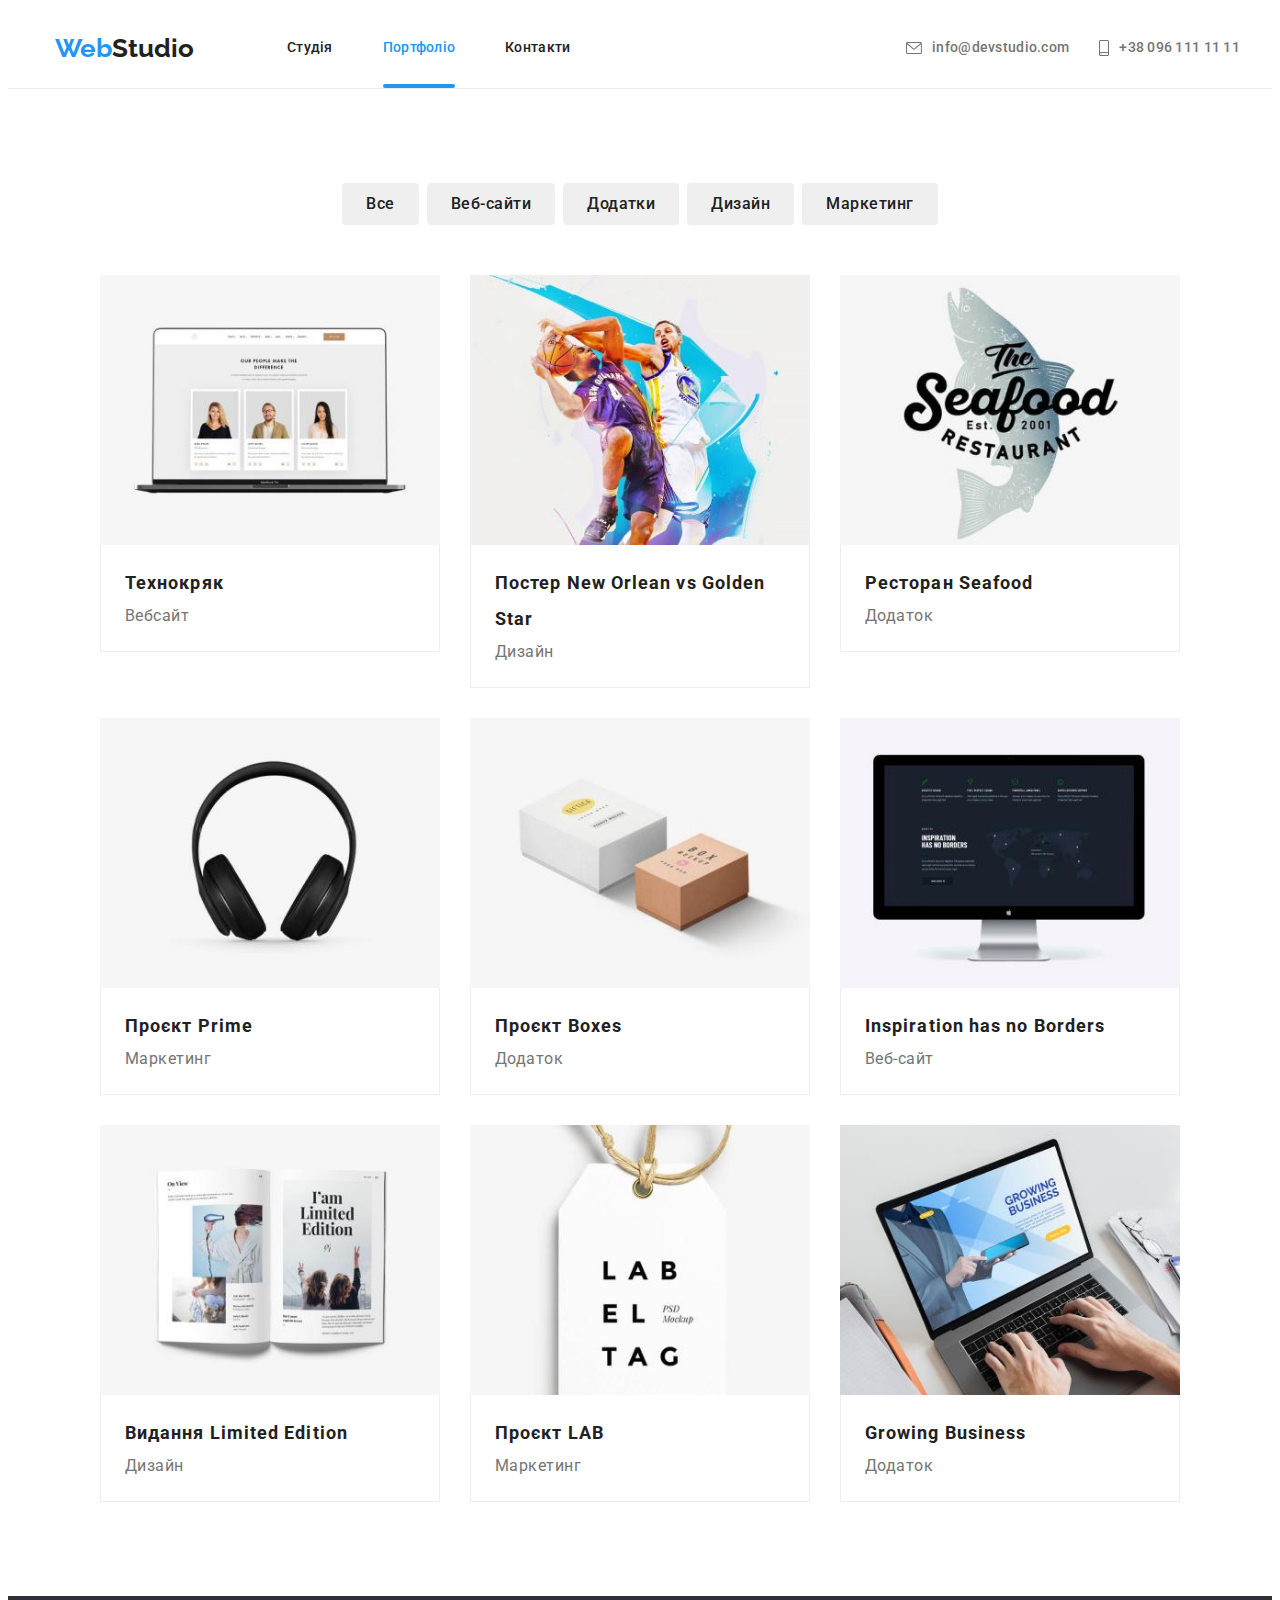
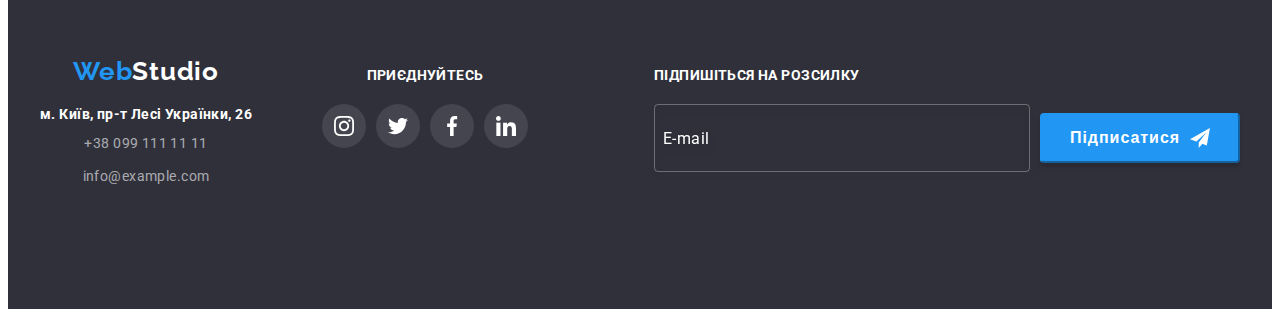
==== portfolio.html @ 53c293bf "Add" ====
<!DOCTYPE html>
<html lang="uk">
  <head>
    <meta charset="UTF-8" />
    <meta http-equiv="X-UA-Compatible" content="IE=edge" />
    <meta name="viewport" content="width=device-width, initial-scale=1.0" />
    <link
      href="https://fonts.googleapis.com/css2?family=Raleway:wght@700&family=Roboto:wght@400;500;700;900&display=swap"
      rel="stylesheet"
    />
    <link
      rel="stylesheet"
      href="https://cdnjs.cloudflare.com/ajax/libs/modern-normalize/1.1.0/modern-normalize.min.css"
      integrity="sha512-wpPYUAdjBVSE4KJnH1VR1HeZfpl1ub8YT/NKx4PuQ5NmX2tKuGu6U/JRp5y+Y8XG2tV+wKQpNHVUX03MfMFn9Q=="
      crossorigin="anonymous"
      referrerpolicy="no-referrer"
    />
    <link rel="stylesheet" href="./css/main.min.css" />
    <title>Document</title>
  </head>
  <body>
    <header class="header">
      <div class="container">
        <a class="web-studio link" href="./index.html" lang="en">
          Web<span class="studio">Studio</span></a
        >
        <button class="menu-open" type="button">
          <svg class="open-icon" width="40" height="40">
            <use href="./images/symbol-defs.svg#icon-menu-icon"></use>
          </svg>
        </button>
        <nav class="navigation">
          <ul class="navigation__list list">
            <li class="navigation__ item">
              <a href="./index.html" class="navigation__link link">Студія</a>
            </li>
            <li class="navigation__item">
              <a href="" class="navigation__link current-page link"
                >Портфоліо</a
              >
            </li>
            <li class="navigation__item">
              <a href="" class="navigation__link link">Контакти</a>
            </li>
          </ul>
        </nav>
        <ul class="contacts list">
          <li class="contacts__item list">
            <a href="mailto:info@devstudio.com" class="contacts__mail link"
              ><svg width="16" height="12" class="contacts__icon">
                <use
                  href="./images/icomoon (1)/contacts.svg#icon-mail"
                ></use></svg
              >info@devstudio.com
            </a>
          </li>
          <li class="contacts__item list">
            <a href="tel:+380961111111" class="contacts__tel link"
              ><svg width="10" height="16" class="contacts__icon">
                <use
                  href="./images/icomoon (1)/contacts.svg#icon-phone"
                ></use></svg
              >+38 096 111 11 11</a
            >
          </li>
        </ul>
      </div>
      <div class="mob-menu is-hidden">
        <div class="container">
          <button class="menu-close" type="button">
            <svg class="close-icon" width="40" height="40">
              <use href="./images/symbol-defs.svg#icon-close-icon"></use>
            </svg>
          </button>
          <nav class="mob-menu-navigation">
            <ul class="mob-menu-list list">
              <li class="mob-menu-item">
                <a href="" class="mob-menu-link link">Студія</a>
              </li>
              <li class="mob-menu-item">
                <a href="./portfolio.html" class="mob-menu-link link"
                  >Портфоліо</a
                >
              </li>
              <li class="mob-menu-item">
                <a href="" class="mob-menu-link link">Контакти</a>
              </li>
            </ul>
          </nav>
          <ul class="mob-contacts list">
            <li class="mob-contacts-item list">
              <a
                href="mailto:info@devstudio.com"
                class="mob-contacts-mail link"
              >
                info@devstudio.com
              </a>
            </li>
            <li class="mob-contacts-item list">
              <a href="tel:+380961111111" class="mob-contacts-tel link">
                +38 096 111 11 11
              </a>
            </li>
          </ul>
          <ul class="mob-soc-list list">
            <li class="mob-soc-item">
              <a href="" class="mob-soc-link link">Instagram</a>
            </li>
            <li class="mob-soc-item"><span class="mob-soc-border"></span></li>
            <li class="mob-soc-item">
              <a href="" class="mob-soc-link link">Twitter</a>
            </li>
            <li class="mob-soc-item"><span class="mob-soc-border"></span></li>
            <li class="mob-soc-item">
              <a href="" class="mob-soc-link link">Facebook</a>
            </li>
            <li class="mob-soc-item"><span class="mob-soc-border"></span></li>
            <li class="mob-soc-item">
              <a href="" class="mob-soc-link link">LinkedIn</a>
            </li>
          </ul>
        </div>
      </div>
    </header>
    <main>
      <section class="page-sections">
        <div class="container">
          <h1 class="visually-hidden">menu</h1>
          <ul class="menu-list list">
            <li class="menu-item">
              <button type="button" class="menu-button current-button">
                Все
              </button>
            </li>
            <li class="menu-item">
              <button type="button" class="menu-button">Веб-сайти</button>
            </li>
            <li class="menu-item">
              <button type="button" class="menu-button">Додатки</button>
            </li>
            <li class="menu-item">
              <button type="button" class="menu-button">Дизайн</button>
            </li>
            <li class="menu-item">
              <button type="button" class="menu-button">Маркетинг</button>
            </li>
          </ul>
          <ul class="projects-list list">
            <li class="project-item">
              <a href="" class="portfolio-icon link">
                <div class="portfolio-overlay">
                  <picture>
                    <img src="./images/технокряк.jpg" alt="employees" />
                    <source srcset="./images/технокряк-mob-1x.jpg 1x,
                    ./images/технокряк-mob-2x.jpg 2x" media="(max-width:767px)
                    /> <source srcset="./images/технокряк-tab-1x.jpg 1x,
                    ./images/технокряк-tab-2x.jpg 2x" media="(min-width:768px)
                    />
                    <source
                      srcset="
                        ./images/технокряк.jpg    1x,
                        ./images/технокряк-2x.jpg 2x
                      "
                      media="(min-width:1200px)"
                    />
                  </picture>

                  <p class="portfolio-text">
                    Ресурс пропонує комплексні пропозиції з різним рівнем
                    функціоналу та сервісів. Все це дозволить відвідувачу
                    отримати вичерпні відомості про компанію чи приватну особу.
                  </p>
                </div>

                <div class="portfolio-box">
                  <h2 class="projects-title">Технокряк</h2>
                  <p id="websites" class="project-description">Вебсайт</p>
                </div>
              </a>
            </li>
            <li class="project-item">
              <a href="" class="portfolio-icon link">
                <div class="portfolio-overlay">
                  <picture>
                    <img src="./images/постер.jpg" alt="basketball" />
                    <source srcset="./images/постер-mob-1x.jpg 1x,
                    ./images/постер-mob-2x.jpg 2x" media="(max-width:767px) />
                    <source srcset="./images/постер-tab-1x.jpg 1x,
                    ./images/постер-tab-2x.jpg 2x" media="(min-width:768px) />
                    <source
                      srcset="./images/постер.jpg 1x, ./images/постер-2x.jpg 2x"
                      media="(min-width:1200px)"
                    />
                  </picture>

                  <p class="portfolio-text">
                    Ресурс пропонує комплексні пропозиції з різним рівнем
                    функціоналу та сервісів. Все це дозволить відвідувачу
                    отримати вичерпні відомості про компанію чи приватну особу.
                  </p>
                </div>

                <div class="portfolio-box">
                  <h2 class="projects-title">
                    Постер <span lang="en">New Orlean vs Golden Star</span>
                  </h2>
                  <p class="project-description">Дизайн</p>
                </div>
              </a>
            </li>
            <li class="project-item">
              <a href="" class="portfolio-icon link">
                <div class="portfolio-overlay">
                  <picture>
                    <img src="./images/ресторан.jpg" alt="restaurant seafood" />
                    <source srcset="./images/ресторан-mob-1x.jpg 1x,
                    ./images/ресторан-mob-2x.jpg 2x" media="(max-width:767px) />
                    <source srcset="./images/ресторан-tab-1x.jpg 1x,
                    ./images/ресторан-tab-2x.jpg 2x" media="(min-width:768px) />
                    <source
                      srcset="
                        ./images/ресторан.jpg    1x,
                        ./images/ресторан-2x.jpg 2x
                      "
                      media="(min-width:1200px)"
                    />
                  </picture>

                  <p class="portfolio-text">
                    Ресурс пропонує комплексні пропозиції з різним рівнем
                    функціоналу та сервісів. Все це дозволить відвідувачу
                    отримати вичерпні відомості про компанію чи приватну особу.
                  </p>
                </div>

                <div class="portfolio-box">
                  <h2 class="projects-title">
                    Ресторан <span lang="en">Seafood</span>
                  </h2>
                  <p class="project-description">Додаток</p>
                </div>
              </a>
            </li>
            <li class="project-item">
              <a href="" class="portfolio-icon link">
                <div class="portfolio-overlay">
                  <picture>
                    <img src="./images/prime.jpg" alt="headphone" />
                    <source srcset="./images/prime-mob-1x.jpg 1x,
                    ./images/prime-mob-2x.jpg 2x" media="(max-width:767px) />
                    <source srcset="./images/prime-tab-1x.jpg 1x,
                    ./images/prime-tab-2x.jpg 2x" media="(min-width:768px) />
                    <source
                      srcset="./images/prime.jpg 1x, ./images/prime-2x.jpg 2x"
                      media="(min-width:1200px)"
                    />
                  </picture>

                  <p class="portfolio-text">
                    Ресурс пропонує комплексні пропозиції з різним рівнем
                    функціоналу та сервісів. Все це дозволить відвідувачу
                    отримати вичерпні відомості про компанію чи приватну особу.
                  </p>
                </div>

                <div class="portfolio-box">
                  <h2 class="projects-title">
                    Проєкт <span lang="en">Prime</span>
                  </h2>
                  <p class="project-description">Маркетинг</p>
                </div>
              </a>
            </li>
            <li class="project-item">
              <a href="" class="portfolio-icon link">
                <div class="portfolio-overlay">
                  <picture>
                    <img src="./images/boxes.jpg" alt="boxes" />
                    <source srcset="./images/boxes-mob-1x.jpg 1x,
                    ./images/boxes-mob-2x.jpg 2x" media="(max-width:767px) />
                    <source srcset="./images/boxes-tab-1x.jpg 1x,
                    ./images/boxes-tab-2x.jpg 2x" media="(min-width:768px) />
                    <source
                      srcset="./images/boxes.jpg 1x, ./images/boxes-2x.jpg 2x"
                      media="(min-width:1200px)"
                    />
                  </picture>

                  <p class="portfolio-text">
                    Ресурс пропонує комплексні пропозиції з різним рівнем
                    функціоналу та сервісів. Все це дозволить відвідувачу
                    отримати вичерпні відомості про компанію чи приватну особу.
                  </p>
                </div>

                <div class="portfolio-box">
                  <h2 class="projects-title">
                    Проєкт <span lang="en">Boxes</span>
                  </h2>
                  <p class="project-description">Додаток</p>
                </div>
              </a>
            </li>
            <li class="project-item">
              <a href="" class="portfolio-icon link">
                <div class="portfolio-overlay">
                  <picture>
                    <img src="./images/inspiration.jpg" alt="mac monitor" />
                    <source srcset="./images/inspiration-mob-1x.jpg 1x,
                    ./images/inspiration-mob-2x.jpg 2x" media="(max-width:767px)
                    /> <source srcset="./images/inspiration-tab-1x.jpg 1x,
                    ./imagesinspirations-tab-2x.jpg 2x" media="(min-width:768px)
                    />
                    <source
                      srcset="
                        ./images/inspiration.jpg    1x,
                        ./images/inspiration-2x.jpg 2x
                      "
                      media="(min-width:1200px)"
                    />
                  </picture>

                  <p class="portfolio-text">
                    Ресурс пропонує комплексні пропозиції з різним рівнем
                    функціоналу та сервісів. Все це дозволить відвідувачу
                    отримати вичерпні відомості про компанію чи приватну особу.
                  </p>
                </div>

                <div class="portfolio-box">
                  <h2 lang="en" class="projects-title">
                    Inspiration has no Borders
                  </h2>
                  <p class="project-description">Веб-сайт</p>
                </div>
              </a>
            </li>
            <li class="project-item">
              <a href="" class="portfolio-icon link">
                <div class="portfolio-overlay">
                  <picture>
                    <img
                      src="./images/limited-edition.jpg"
                      alt="females-hair"
                    />
                    <source srcset="./images/limited-edition-mob-1x.jpg 1x,
                    ./images/limited-edition-mob-2x.jpg 2x"
                    media="(max-width:767px) /> <source
                    srcset="./images/limited-edition-tab-1x.jpg 1x,
                    ./images/ilimited-edition-tab-2x.jpg 2x"
                    media="(min-width:768px) />
                    <source
                      srcset="
                        ./images/limited-edition.jpg    1x,
                        ./images/limited-edition-2x.jpg 2x
                      "
                      media="(min-width:1200px)"
                    />
                  </picture>

                  <p class="portfolio-text">
                    Ресурс пропонує комплексні пропозиції з різним рівнем
                    функціоналу та сервісів. Все це дозволить відвідувачу
                    отримати вичерпні відомості про компанію чи приватну особу.
                  </p>
                </div>

                <div class="portfolio-box">
                  <h2 class="projects-title">
                    Видання <span lang="en">Limited Edition</span>
                  </h2>
                  <p class="project-description">Дизайн</p>
                </div>
              </a>
            </li>
            <li class="project-item">
              <a href="" class="portfolio-icon link">
                <div class="portfolio-overlay">
                  <picture>
                    <img src="./images/lab.jpg" alt="label" />
                    <source srcset="./images/lab-mob-1x.jpg 1x,
                    ./images/lab-mob-2x.jpg 2x" media="(max-width:767px) />
                    <source srcset="./images/lab-tab-1x.jpg 1x,
                    ./images/ilab-tab-2x.jpg 2x" media="(min-width:768px) />
                    <source
                      srcset="./images/lab.jpg 1x, ./images/lab-2x.jpg 2x"
                      media="(min-width:1200px)"
                    />
                  </picture>

                  <p class="portfolio-text">
                    Ресурс пропонує комплексні пропозиції з різним рівнем
                    функціоналу та сервісів. Все це дозволить відвідувачу
                    отримати вичерпні відомості про компанію чи приватну особу.
                  </p>
                </div>

                <div class="portfolio-box">
                  <h2 class="projects-title">
                    Проєкт <span lang="en">LAB</span>
                  </h2>
                  <p class="project-description">Маркетинг</p>
                </div>
              </a>
            </li>
            <li class="project-item">
              <a href="" class="portfolio-icon link">
                <div class="portfolio-overlay">
                  <picture>
                    <img
                      src="./images/growing-bussness.jpg"
                      alt="arms on the laptop"
                    />
                    <source srcset="./images/growing-bussness-mob-1x.jpg 1x,
                    ./images/growing-bussness-mob-2x.jpg 2x"
                    media="(max-width:767px) /> <source
                    srcset="./images/growing-bussness-tab-1x.jpg 1x,
                    ./images/igrowing-bussness-tab-2x.jpg 2x"
                    media="(min-width:768px) />
                    <source
                      srcset="
                        ./images/growing-bussness.jpg    1x,
                        ./images/growing-bussness-2x.jpg 2x
                      "
                      media="(min-width:1200px)"
                    />
                  </picture>

                  <p class="portfolio-text">
                    Ресурс пропонує комплексні пропозиції з різним рівнем
                    функціоналу та сервісів. Все це дозволить відвідувачу
                    отримати вичерпні відомості про компанію чи приватну особу.
                  </p>
                </div>

                <div class="portfolio-box">
                  <h2 lang="en" class="projects-title">Growing Business</h2>
                  <p class="project-description">Додаток</p>
                </div>
              </a>
            </li>
          </ul>
        </div>
      </section>
    </main>
    <footer class="footer">
      <div class="container footer-display">
        <div class="footer-mob">
          <div class="footer-contacts">
            <a href="./index.html" lang="en" class="footer-logo"
              >Web<span class="studio-footer link">Studio</span></a
            >
            <address class="address">
              <ul class="footer-list list">
                <li class="footer-address">м. Київ, пр-т Лесі Українки, 26</li>
                <li class="footer-item">
                  <a href="tel:+380991111111" class="footer-tel link"
                    >+38 099 111 11 11</a
                  >
                </li>
                <li class="footer-item">
                  <a href="mailto:info@example.com" class="footer-mail link"
                    >info@example.com</a
                  >
                </li>
              </ul>
            </address>
          </div>
          <div class="join-us">
            <p class="join-us-title">приєднуйтесь</p>
            <ul class="join-us-list list">
              <li class="join-us-item">
                <a href="" class="join-us-link link">
                  <svg class="join-us-icon" width="20" height="20">
                    <use
                      href="./images/icomoon 4/join-us.svg#icon-instagram-2"
                    ></use>
                  </svg>
                </a>
              </li>
              <li class="join-us-item">
                <a href="" class="join-us-link link">
                  <svg class="join-us-icon" width="20" height="20">
                    <use
                      href="./images/icomoon 4/join-us.svg#icon-twitter-2"
                    ></use>
                  </svg>
                </a>
              </li>
              <li class="join-us-item">
                <a href="" class="join-us-link link">
                  <svg class="join-us-icon" width="20" height="20">
                    <use
                      href="./images/icomoon 4/join-us.svg#icon-facebook-2"
                    ></use>
                  </svg>
                </a>
              </li>
              <li class="join-us-item">
                <a href="" class="join-us-link link">
                  <svg class="join-us-icon" width="20" height="20">
                    <use
                      href="./images/icomoon 4/join-us.svg#icon-linkedin-2"
                    ></use>
                  </svg>
                </a>
              </li>
            </ul>
          </div>
        </div>
        <div class="subscribe">
          <p class="subscribe__text">Підпишіться на розсилку</p>
          <form class="subscribe__form">
            <input
              type="email"
              class="subscribe__input"
              name="email"
              placeholder="E-mail"
            />
            <button type="submit" class="subscribe__button">
              Підписатися
              <svg class="subscribe__icon" width="24" height="24">
                <use href="./images/symbol-defs.svg#icon-telegram"></use>
              </svg>
            </button>
          </form>
        </div>
      </div>
    </footer>
    <script src="./js/menu.js"></script>
  </body>
</html>
---- css/main.min.css ----
:root{--primary-text-color: #212121;--secondary-text-color: #757575;--hover-color: #2196f3;--background-color: #ffffff;--footer-background: #2f303a;--our-team-background: #f5f4fa;--features-background: #2f303a;--button-bacground: #188ce8;--our-job-bacground: #e5e5e5;--button-text: #ffffff;--hover-button: #188ce8;--icon-color: #afb1b8}body{background-color:var(--background-color);font-family:"Roboto"}.list{list-style:none}.link{text-decoration:none}p,h1,h2,h3,h4,h5,h6{margin:0}ul,ol{margin:0;padding-left:0}a{color:currentColor}input{padding:8px;font-family:inherit;width:440px;top:50px;left:50px}label{display:flex;flex-direction:column;margin-bottom:18px}img{display:block;max-width:100%;height:auto}.visually-hidden{position:absolute;white-space:nowrap;width:1px;height:1px;overflow:hidden;border:0;padding:0;clip:rect(0 0 0 0);clip-path:inset(50%);margin:-1px}.container{min-width:320px;margin:0 auto;padding:0 15px}@media screen and (max-width: 767px){.container{max-width:480px}}@media screen and (min-width: 768px){.container{max-width:768px}}@media screen and (min-width: 1200px){.container{max-width:1200px}}.web-studio{display:block;margin-left:15px;padding-top:24px;padding-bottom:24px;text-align:center;font-family:Raleway;font-weight:700;font-size:26px;line-height:1.19;text-decoration:none;color:var(--hover-color)}@media screen and (min-width: 1200px){.web-studio{font-size:26px}}.studio{color:var(--primary-text-color)}.button{padding:10px 32px;text-align:center;font-family:inherit;display:block;margin:0 auto;font-weight:700;font-size:16px;line-height:1.87;letter-spacing:.06em;color:var(--button-text);background-color:var(--button-bacground);box-sizing:border-box;border-radius:5px;border:none;min-width:200px;height:50px;box-shadow:0px 4px 4px rgba(0,0,0,.15);transition:background-color 250ms cubic-bezier(0.4, 0, 0.2, 1)}.button:hover,.button:focus{background-color:var(--hover-color)}.menu{background-color:var(--background-color)}@media screen and (min-width: 480px){.menu{padding-left:0;padding-top:60px;padding-right:124px;padding-bottom:40px}}@media screen and (min-width: 768px){.menu{padding-left:71px;padding-top:60px;padding-right:71px;padding-bottom:30px}}@media screen and (min-width: 1200px){.menu{padding-left:282px;padding-top:94px;padding-right:282px;padding-bottom:34px}}.menu-list{display:flex;flex-wrap:wrap;gap:8px;margin-bottom:50px}@media screen and (min-width: 768px){.menu-list{display:flex;justify-content:center}}@media screen and (min-width: 768px){.menu-item{max-width:calc(33.3333333333% - 16px)}}.menu-button{font-family:inherit;font-weight:500;font-size:16px;line-height:1.62;letter-spacing:.03em;text-align:center;cursor:pointer;color:var(--primary-text-color);padding:6px 22px;border-radius:4px;border-color:rgba(0,0,0,0);transition:box-shadow 250ms cubic-bezier(0.4, 0, 0.2, 1),color 250ms cubic-bezier(0.4, 0, 0.2, 1),background-color 250ms cubic-bezier(0.4, 0, 0.2, 1)}.menu-button .current-button,.menu-button:hover,.menu-button:focus{color:var(--button-text);background-color:var(--hover-button);box-shadow:0px 1px 1px rgba(0,0,0,.12),0px 4px 4px rgba(0,0,0,.06),1px 4px 6px rgba(0,0,0,.16)}.footer-logo{display:block;margin-bottom:20px;font-family:"Raleway";font-style:normal;font-weight:700;font-size:26px;line-height:1.19;letter-spacing:.03em;text-decoration:none;color:var(--hover-color)}@media screen and (min-width: 480px){.footer-logo{display:block;align-items:center;justify-content:center}}.studio-footer{color:var(--button-text)}.backdrop{position:fixed;top:0;width:100vw;height:100vh;background-color:rgba(0,0,0,.2);transition:opacity 250ms cubic-bezier(0.4, 0, 0.2, 1),visibility 250ms cubic-bezier(0.4, 0, 0.2, 1)}.backdrop.is-hidden .modal{transform:translate(-50%, -50%) scale(0) rotate(360deg)}.modal{background-color:var(--background-color);border-radius:4px;width:528px;height:581px;position:absolute;top:50%;left:50%;transform:translate(-50%, -50%) scale(1) rotate(0);transition:transform 250ms cubic-bezier(0.4, 0, 0.2, 1);padding:40px;box-shadow:0px 1px 3px rgba(0,0,0,.12),0px 1px 1px rgba(0,0,0,.14),0px 2px 1px rgba(0,0,0,.2);border-radius:4px}.close-button{position:absolute;top:10px;right:10px;width:30px;height:30px;border:1px solid rgba(0,0,0,.1);border-radius:50%;background-color:rgba(0,0,0,0);display:flex;align-items:center;justify-content:center}.close-button:hover,.close-button:focus{color:var(--icon-color)}.is-hidden{opacity:0;visibility:hidden;pointer-events:none}.modal-title{display:block;font-weight:700;font-size:20px;line-height:1.15;letter-spacing:.03em;text-align:center;color:var(--primary-text-color);margin-bottom:12px}.modal-input{width:448px;height:40px;border:1px solid rgba(33,33,33,.2);border-radius:4px;padding-left:35px;transition:border 250ms cubic-bezier(0.4, 0, 0.2, 1);outline:rgba(0,0,0,0);transition:border-color 250ms cubic-bezier(0.4, 0, 0.2, 1)}.modal-input:hover,.modal-input:focus{border-color:var(--hover-color)}.modal-icon{position:relative}.icon-input{position:absolute;left:8px;top:50%;transform:translateY(-50%);transition:fill 250ms cubic-bezier(0.4, 0, 0.2, 1)}.icon-input:hover,.icon-input:focus{fill:var(--hover-color)}.modal-input:hover+.icon-input,.modal-input:focus+.icon-input{fill:var(--hover-color)}.modal-label{font-weight:400;font-size:12px;line-height:1.16;letter-spacing:.01em;color:var(--secondary-text-color);margin-bottom:4px}.modal-window{margin-bottom:10px}.modal-comment{display:block;width:100%;height:120px;border:1px solid rgba(33,33,33,.2);border-radius:4px;resize:none;padding:12px 16px;outline:rgba(0,0,0,0)}.modal-comment:hover,.modal-comment:focus{border-color:var(--hover-color)}.modal-comment::placeholder{font-weight:400;font-size:12px;line-height:1.16;letter-spacing:.01em;color:rgba(117,117,117,.5)}.checkbox{margin-bottom:30px;padding:0 12px}.modal-checkbox{position:relative;left:30px;display:block;align-items:center;justify-content:center;margin:0;font-weight:400;font-size:14px;line-height:1.71;letter-spacing:.03em;color:var(--secondary-text-color);transition:color 250ms cubic-bezier(0.4, 0, 0.2, 1)}.icon-checkbox{position:absolute;left:-28px;top:3px;width:16px;height:15px;border:2px solid var(--primary-text-color);border-radius:3px;display:flex;align-items:center;justify-content:center;transition:border-color 250ms cubic-bezier(0.4, 0, 0.2, 1)}.checkbox-input:checked+.modal-checkbox .icon-checkbox{background-color:var(--hover-color);border-color:var(--hover-color)}.checkbox-input:focus+.icon-checkbox{border-color:var(--hover-color)}.icon-check{fill:rgba(0,0,0,0)}.checkbox-input:checked+.modal-checkbox .icon-check{fill:var(--background-color)}.checkbox-link-span{top:0;margin-left:28px;padding:0}.checkbox-link{color:var(--hover-color)}.send-button{display:flex;align-items:center;justify-content:center}.checkbox-button{margin-left:124px;margin:0;width:200px;height:50px;font-weight:700;font-size:16px;line-height:1.87;letter-spacing:.06em;justify-content:center;color:var(--button-text);background-color:var(--hover-color);box-shadow:0px 4px 4px rgba(0,0,0,.15);border-radius:4px;border:1px solid var(--hover-color);transition:color 250ms cubic-bezier(0.4, 0, 0.2, 1),bacground-color 250ms cubic-bezier(0.4, 0, 0.2, 1),box-shadow 250ms cubic-bezier(0.4, 0, 0.2, 1)}.checkbox-button:hover,.checkbox-button:focus{color:var(--hover-button);background-color:var(--hover-color);box-shadow:0px 4px 4px rgba(0,0,0,.15)}.close-icon{fill:currentColor}.close-icon:hover,.close-icon:focus{fill:var(--button-bacground)}.header{display:flex;align-items:center;justify-content:center;background-color:var(--background-color);border-bottom:1px solid #ececec;width:100%}.header>.container{display:flex;align-items:center;width:100%}.navigation{align-items:center;margin-left:93px}.navigation__list{display:none}@media screen and (min-width: 768px){.navigation__list{display:flex;gap:50px}}@media screen and (min-width: 1200px){.navigation__list{display:flex}}.navigation__item{display:block}.navigation__link{padding:30px 0;display:block;font-weight:500;font-size:14px;line-height:1.14;letter-spacing:.02em;color:var(--primary-text-color);transition:color 250ms cubic-bezier(0.4, 0, 0.2, 1)}.current-page{color:var(--hover-color);position:relative}.current-page::after{content:"";position:absolute;left:0;bottom:-2px;display:block;width:100%;height:4px;background-color:var(--hover-color);border-radius:2px}.current-page,.header-link:hover,.header-link:focus{color:var(--hover-color)}.contacts{display:none}@media screen and (min-width: 768px){.contacts{display:block;margin-left:auto}}@media screen and (min-width: 1200px){.contacts{display:flex;gap:30px;margin-left:auto}}.contacts__mail{padding-top:32px;padding-bottom:32px;display:flex;align-items:center;font-weight:500;font-size:14px;line-height:1.14;letter-spacing:.02em;color:var(--secondary-text-color);transition:color 250ms cubic-bezier(0.4, 0, 0.2, 1)}.contacts__mail:hover,.contacts__mail:focus{color:var(--hover-color)}@media screen and (min-width: 768px){.contacts__mail{display:flex;padding:0;margin-bottom:10px}}@media screen and (min-width: 1200px){.contacts__mail{display:flex;padding:32px 0;margin-bottom:0}}.contacts__tel{padding-top:32px;padding-bottom:32px;display:flex;align-items:center;font-weight:500;font-size:14px;line-height:1.14;letter-spacing:.02em;color:var(--secondary-text-color);transition:color 250ms cubic-bezier(0.4, 0, 0.2, 1)}.contacts__tel:hover,.contacts__tel:focus{color:var(--hover-color)}@media screen and (min-width: 768px){.contacts__tel{padding:0}}@media screen and (min-width: 1200px){.contacts__tel{padding:32px 0}}.contacts__icon{display:inline-block;margin-right:10px;fill:currentColor}.menu-open{position:relative;display:inline-flex;margin-left:276px;padding:0;border:none;background-color:var(--background-color)}@media screen and (min-width: 768px){.menu-open{display:none}}@media screen and (min-width: 1200px){.menu-open{display:none}}.mob-menu{position:fixed;z-index:2;width:100%;height:100%;top:0;padding:48px 40px;background-color:var(--background-color);transition:transform 250ms cubic-bezier(0.4, 0, 0.2, 1)}@media screen and (min-width: 768px){.mob-menu{display:none}}@media screen and (min-width: 1200px){.mob-menu{display:none}}.menu-close{display:block;margin-left:auto;margin-bottom:10px;border:none;background-color:rgba(0,0,0,0)}.close-icon{background-color:rgba(0,0,0,0)}.close-icon:hover,.close-icon:focus{color:var(--hover-color)}.mob-menu-list{margin-bottom:306px}.mob-menu-item:not(:last-child){margin-bottom:32px}.mob-menu-link{font-weight:500;font-size:40px;line-height:1.17;letter-spacing:.02em;color:var(--primary-text-color)}.mob-contacts{margin-bottom:64px}.mob-contacts-item:not(:last-child){margin-bottom:32px}.mob-contacts-mail{font-weight:500;font-size:34px;line-height:1.17;letter-spacing:.02em;color:var(--hover-color)}.mob-contacts-tel{font-weight:500;font-size:24px;line-height:1.16;letter-spacing:.02em;color:var(--secondary-text-color)}.mob-soc-list{display:flex;gap:20px}.mob-soc-link{font-weight:500;font-size:18px;line-height:1.22;letter-spacing:.02em;color:var(--hover-color)}.mob-soc-border{border:1px solid rgba(33,33,33,.2)}.hero{margin:0 auto;background-color:var(--features-background);padding:118px 60px;background-image:linear-gradient(rgba(47, 48, 58, 0.4), rgba(47, 48, 58, 0.4)),url(../images/Hero-bg-mob.jpg);background-repeat:no-repeat;background-position:center;background-size:cover;width:100%;height:400px}@media(min-device-pixel-ratio: 2),(min-resolution: 192dpi),(min-resolution: 2dppx){.hero{background-image:linear-gradient(rgba(47, 48, 58, 0.4), rgba(47, 48, 58, 0.4)),url(../images/Hero-bg-mob-2x.jpg)}}@media screen and (min-width: 768px){.hero{margin:0 auto;padding:118px 204px;background-color:var(--features-background);background-image:linear-gradient(rgba(47, 48, 58, 0.4), rgba(47, 48, 58, 0.4)),url(../images/Hero-bg-tab.jpg);background-repeat:no-repeat;background-position:center;background-size:cover;width:100%;height:400px}}@media screen and (min-width: 768px)and (min-device-pixel-ratio: 2),screen and (min-width: 768px)and (min-resolution: 192dpi),screen and (min-width: 768px)and (min-resolution: 2dppx){.hero{background-image:linear-gradient(rgba(47, 48, 58, 0.4), rgba(47, 48, 58, 0.4)),url(../images/Hero-bg-tab-2x.jpg)}}@media screen and (min-width: 1200px){.hero{margin:0 auto;width:100%;height:600px;background-color:var(--features-background);padding:200px 0;background-image:linear-gradient(rgba(47, 48, 58, 0.4), rgba(47, 48, 58, 0.4)),url(../images/Fone.jpg);background-repeat:no-repeat;background-position:center;background-size:cover}}@media screen and (min-width: 1200px)and (min-device-pixel-ratio: 2),screen and (min-width: 1200px)and (min-resolution: 192dpi),screen and (min-width: 1200px)and (min-resolution: 2dppx){.hero{background-image:linear-gradient(rgba(47, 48, 58, 0.4), rgba(47, 48, 58, 0.4)),url(../images/Fone-2x.jpg)}}.hero .container{width:100%}@media screen and (min-width: 1200px){.hero .container{width:696px;padding:0}}.features-main{margin-bottom:30px;color:var(--button-text);text-align:center;display:flex;align-items:center;justify-content:center;font-weight:900;font-size:26px;line-height:1.61;letter-spacing:.06em;text-transform:uppercase}@media screen and (min-width: 1200px){.features-main{margin-bottom:20px;text-align:center;font-weight:900;font-size:44px;line-height:1.36;letter-spacing:.06em;text-transform:uppercase;color:var(--background-color)}}@media screen and (min-width: 480px){.page-sections{padding:60px 0}}@media screen and (min-width: 768px){.page-sections{padding:60px 0}}@media screen and (min-width: 1200px){.page-sections{padding:94px 0}}.features-list{display:flex;flex-wrap:wrap;gap:30px}.features-item{width:100%}@media screen and (min-width: 768px){.features-item{width:calc((100% - 30px)/2)}}@media screen and (min-width: 1200px){.features-item{width:calc(25% - 30px)}}.page-icons{margin-bottom:30px;gap:30px;width:100%;height:120px;background-color:var(--our-team-background);border-radius:4px;display:flex;align-items:center;justify-content:center}.page-social-icon{fill:var(--primary-text-color)}.features-sub-title{display:flex;align-items:center;justify-content:center;margin-bottom:10px;font-weight:700;font-size:14px;line-height:1.14;letter-spacing:.03em;text-transform:uppercase;color:var(--primary-text-color)}.features-description{font-size:14px;line-height:1.71;letter-spacing:.03em;color:var(--secondary-text-color)}.our-job{display:none}@media screen and (min-width: 768px){.our-job{display:none}}@media screen and (min-width: 1200px){.our-job{display:flex;padding-top:0}}.our-job-title{text-align:center;margin-bottom:50px;font-weight:700;font-size:36px;line-height:1.16;letter-spacing:.03em;color:var(--primary-text-color)}.our-job-list{display:flex;gap:30px}.our-job-item{background-color:var(--background-color);position:relative}.our-job-element{background-color:rgba(47,48,58,.8);width:370px;height:70px;position:absolute;bottom:0;font-weight:700;font-size:14px;line-height:1.14;letter-spacing:.03em;display:flex;align-items:center;justify-content:center;text-align:center;text-transform:uppercase;color:var(--button-text)}.our-team{background-color:var(--our-team-background)}@media screen and (min-width: 480px){.our-team{padding:60px 15px}}@media screen and (min-width: 768px){.our-team{padding:60px 15px}}@media screen and (min-width: 1200px){.our-team{padding:94px 0}}.our-team__title{font-weight:700;font-size:28px;line-height:1.17;letter-spacing:.03em;text-align:center;margin-bottom:30px}@media screen and (min-width: 768px){.our-team__title{font-weight:700;font-size:28px;line-height:1.17;letter-spacing:.03em;text-align:center;margin-bottom:30px}}@media screen and (min-width: 1200px){.our-team__title{text-align:center;margin-bottom:50px;font-weight:700;font-size:36px;line-height:1.16;letter-spacing:.03em;color:var(--primary-text-color)}}.our-team__list{display:flex;flex-wrap:wrap;gap:30px}.our-team__item{width:100%;background-color:var(--background-color);box-shadow:0px 1px 3px rgba(0,0,0,.12),0px 1px 1px rgba(0,0,0,.14),0px 2px 1px rgba(0,0,0,.2);border-radius:0px 0px 4px 4px}@media screen and (min-width: 768px){.our-team__item{width:calc(50% - 30px)}}@media screen and (min-width: 1200px){.our-team__item{width:calc(25% - 30px)}}.team{padding:30px 0}.team__emoloyees{margin-bottom:10px;font-weight:500;font-size:16px;line-height:1.18;letter-spacing:.03em;text-align:center;color:var(--primary-text-color)}.team__position{margin-bottom:16px;line-height:1.19;text-align:center;letter-spacing:.03em;color:var(--secondary-text-color)}.networks{display:flex;justify-content:center;gap:10px}.networks__link{border-radius:50%;width:44px;height:44px;display:flex;align-items:center;justify-content:center;background-color:rgba(0,0,0,0);transition:background-color 250ms cubic-bezier(0.4, 0, 0.2, 1)}.networks__link:hover,.networks__link:focus{background-color:var(--hover-color)}.networks__icon{display:inline-flex;fill:var(--icon-color);transition:fill 250ms cubic-bezier(0.4, 0, 0.2, 1)}.networks__link:hover .networks__icon,.networks__link:focus .networks__icon{fill:var(--button-text)}@media screen and (min-width: 480px){.regular-clients{padding-left:15px;padding-top:123px;padding-right:15px;padding-bottom:60px}}@media screen and (min-width: 768px){.regular-clients{padding-left:15px;padding-top:123px;padding-right:15px;padding-bottom:60px}}@media screen and (min-width: 1200px){.regular-clients{padding:94px 0}}.regular-clients__title{font-weight:700;font-size:28px;line-height:1.17;letter-spacing:.03em;text-align:center;margin-bottom:30px}@media screen and (min-width: 768px){.regular-clients__title{font-weight:700;font-size:28px;line-height:1.17;letter-spacing:.03em;text-align:center;margin-bottom:30px}}@media screen and (min-width: 1200px){.regular-clients__title{font-weight:700;font-size:36px;line-height:1.16;letter-spacing:.03em;text-align:center;color:var(--primary-text-color);margin-bottom:50px}}.regular-clients__list{display:flex;flex-wrap:wrap;gap:30px}.regular-clients__item{width:100%;width:calc((100% - 30px)/2)}@media screen and (min-width: 768px){.regular-clients__item{width:calc((100% - 60px)/3)}}@media screen and (min-width: 1200px){.regular-clients__item{width:calc((100% - 150px)/6)}}.regular-clients__link{border:1px solid #afb1b8;border-radius:4px;width:170px;height:92px;outline:rgba(0,0,0,0);display:flex;align-items:center;justify-content:center;transition:border 250ms cubic-bezier(0.4, 0, 0.2, 1)}@media screen and (min-width: 480px){.regular-clients__link{width:100%}}@media screen and (min-width: 768px){.regular-clients__link{width:100%}}@media screen and (min-width: 1200px){.regular-clients__link{width:100%}}.regular-clients__link:hover,.regular-clients__link:focus{border:1px solid var(--hover-color);fill:var(--hover-color)}.regular-clients__icon{display:inline-flex;fill:var(--icon-color);transition:fill 250ms cubic-bezier(0.4, 0, 0.2, 1)}.regular-clients__link:hover .regular-clients__icon,.regular-clients__link:focus .regular-clients__icon{fill:var(--hover-color)}.footer{padding:60px 0;background-color:var(--footer-background)}.footer-display{display:block}@media screen and (min-width: 1200px){.footer-display{display:flex;align-items:baseline}}.footer-mob{display:flex;flex-direction:column;flex-wrap:wrap;text-align:center;align-items:center;justify-content:center}@media screen and (min-width: 768px){.footer-mob{display:flex;align-items:baseline;flex-direction:row}}@media screen and (min-width: 1200px){.footer-mob{display:flex;align-items:baseline;flex-direction:row}}.footer-contacts{display:block;align-items:center;justify-content:center;margin-bottom:60px}@media screen and (min-width: 768px){.footer-contacts{display:block}}@media screen and (min-width: 1200px){.footer-contacts{display:block}}.address{color:var(--button-text);font-style:normal;font-size:14px;line-height:1.7}.footer-list{display:block;align-items:center;justify-content:center}.footer-item:not(:last-child){margin-bottom:9px}.footer-address{margin-bottom:9px;font-weight:700;font-size:14px;line-height:1.14;letter-spacing:.03em;color:var(--button-text);transition:color 250ms cubic-bezier(0.4, 0, 0.2, 1)}.footer-address:hover,.footer-address:focus{color:var(--hover-color)}.footer-tel{font-size:14px;line-height:1.71;letter-spacing:.03em;color:rgba(255,255,255,.6);transition:color 250ms cubic-bezier(0.4, 0, 0.2, 1)}.footer-tel:hover,.footer-tel:focus{color:var(--hover-color)}.footer-mail{font-size:14px;line-height:1.71;letter-spacing:.03em;color:rgba(255,255,255,.6);transition:color 250ms cubic-bezier(0.4, 0, 0.2, 1)}.footer-mail:hover,.footer-mail:focus{color:var(--hover-color)}.join-us{margin-bottom:60px}@media screen and (min-width: 768px){.join-us{display:block;margin-left:70px}}@media screen and (min-width: 1200px){.join-us{display:block;margin-left:70px}}.join-us-title{display:flex;align-items:center;justify-content:center;margin-bottom:20px;font-weight:700;font-size:14px;line-height:1.14;letter-spacing:.03em;text-transform:uppercase;color:var(--button-text);transition:color 250ms cubic-bezier(0.4, 0, 0.2, 1)}.join-us-list{display:flex;align-items:center;justify-content:center;gap:10px}@media screen and (min-width: 768px){.join-us-list{display:flex;gap:10px}}@media screen and (min-width: 1200px){.join-us-list{display:flex;gap:10px}}.join-us-link{border-radius:50%;background-color:rgba(255,255,255,.1);width:44px;height:44px;display:flex;align-items:center;justify-content:center;transition:bacground-color 250ms cubic-bezier(0.4, 0, 0.2, 1)}.join-us-link:hover,.join-us-link:focus{background-color:var(--hover-color)}.join-us-icon{fill:var(--button-text)}.subscribe{margin-left:auto;display:flex;flex-direction:column}.subscribe__form{display:flex;align-items:center;justify-content:center;flex-direction:column;gap:20px}@media screen and (min-width: 768px){.subscribe__form{display:flex;align-items:center;justify-content:center;width:auto;flex-direction:column;gap:20px}}@media screen and (min-width: 1200px){.subscribe__form{display:flex;flex-direction:row;gap:0}}.subscribe__text{display:flex;align-items:center;justify-content:center;margin-bottom:20px;font-weight:700;font-size:14px;line-height:1.14;letter-spacing:.03em;text-transform:uppercase;color:var(--button-text)}@media screen and (min-width: 1200px){.subscribe__text{display:flex;align-items:start;justify-content:start}}.subscribe__input{display:flex;margin-right:10px;width:480px;height:50px;color:var(--button-text);font-weight:400;font-size:16px;line-height:1.25;letter-spacing:.03em;background-color:rgba(0,0,0,0);border:1px solid rgba(255,255,255,.3);filter:drop-shadow(0px 4px 4px rgba(0, 0, 0, 0.15));border-radius:4px;outline:rgba(0,0,0,0)}@media screen and (min-width: 768px){.subscribe__input{width:450px}}@media screen and (min-width: 1200px){.subscribe__input{width:358px}}.subscribe__input::placeholder{font-size:16px;line-height:1.25;letter-spacing:.03em;color:var(--button-text)}.subscribe__input:hover,.subscribe__input:focus{border:1px solid var(--hover-color)}.subscribe__button{padding:10px 28px;width:200px;height:50px;background-color:var(--hover-color);box-shadow:0px 4px 4px rgba(0,0,0,.15);border-radius:4px;border-color:var(--hover-color);font-weight:700;font-size:16px;line-height:1.87;letter-spacing:.06em;color:var(--button-text);display:flex;align-items:center;transition:background-color 250ms cubic-bezier(0.4, 0, 0.2, 1)}.subscribe__button:hover,.subscribe__button:focus{background-color:var(--hover-color)}.subscribe__icon{fill:var(--background-color);margin-left:10px}.projects{background-color:var(--background-color)}@media screen and (min-width: 480px){.projects{padding:60px 15px}}@media screen and (min-width: 768px){.projects{padding:60px 15px}}@media screen and (min-width: 1200px){.projects{padding:94px 0}}.projects-list{display:flex;flex-wrap:wrap}@media screen and (min-width: 480px){.projects-list{display:flex;flex-wrap:wrap;gap:30px}}@media screen and (min-width: 768px){.projects-list{display:flex;flex-wrap:wrap;justify-content:center;gap:30px}}@media screen and (min-width: 1200px){.projects-list{display:flex;flex-wrap:wrap;justify-content:center;gap:30px}}.project-item{max-width:450px;height:100%}@media screen and (min-width: 768px){.project-item{max-width:calc(50% - 60px)}}@media screen and (min-width: 1200px){.project-item{max-width:calc(33.3333333333% - 60px);display:flex;flex-direction:column;height:100%}}.portfolio-icon{display:flex;flex-direction:column;height:100%;outline:rgba(0,0,0,0);transition:transform 250ms cubic-bezier(0.4, 0, 0.2, 1),box-shadow 250ms cubic-bezier(0.4, 0, 0.2, 1)}@media screen and (min-width: 768px){.portfolio-icon{display:flex;flex-direction:column;height:100%}}@media screen and (min-width: 768px){.portfolio-icon{display:flex;flex-direction:column;height:100%}}.portfolio-icon:hover,.portfolio-icon:focus{box-shadow:0px 1px 1px rgba(0,0,0,.12),0px 4px 4px rgba(0,0,0,.06),1px 4px 6px rgba(0,0,0,.16)}.portfolio-icon:hover,.portfolio-icon:focus{display:block;box-shadow:0px 1px 1px rgba(0,0,0,.12),0px 4px 4px rgba(0,0,0,.06),1px 4px 6px rgba(0,0,0,.16)}.portfolio-box{padding:20px 24px;border:1px solid #eee;border-top:0}.portfolio-overlay{position:relative;overflow:hidden}.portfolio-text{top:0;left:0;width:100%;height:100%;flex-grow:1;padding:63px 24px;color:var(--button-text);font-size:18px;line-height:1.56;background-color:rgba(33,150,243,.9);content:"";position:absolute;transform:translateY(101%);transition:transform 250ms cubic-bezier(0.4, 0, 0.2, 1)}.portfolio-icon:hover .portfolio-text,.portfolio-icon:focus .portfolio-text{transform:translateY(0);box-shadow:0px 1px 1px rgba(0,0,0,.12),0px 4px 4px rgba(0,0,0,.06),1px 4px 6px rgba(0,0,0,.16)}.projects-title{font-weight:700;font-size:18px;line-height:2;letter-spacing:.06em;color:var(--primary-text-color)}.project-description{font-weight:400;font-size:16px;line-height:1.87;letter-spacing:.03em;color:var(--secondary-text-color)}/*# sourceMappingURL=main.min.css.map */
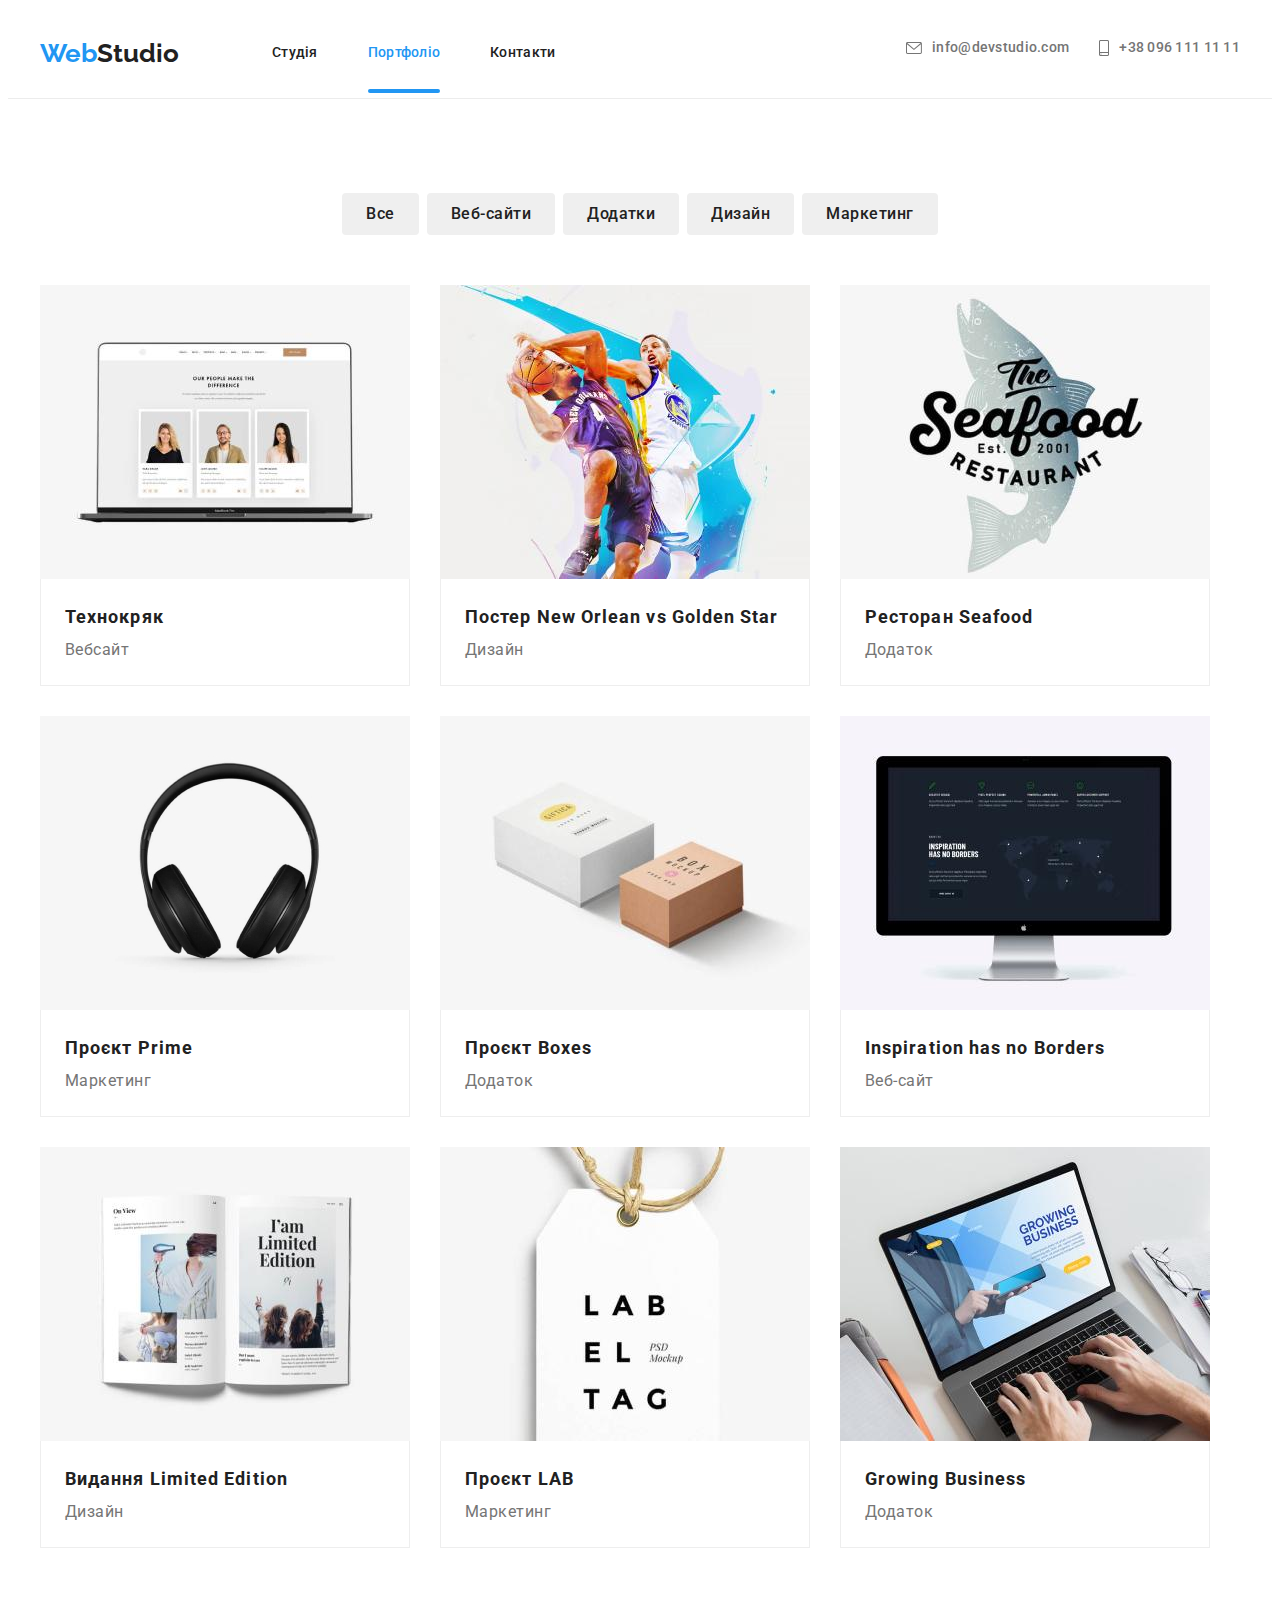
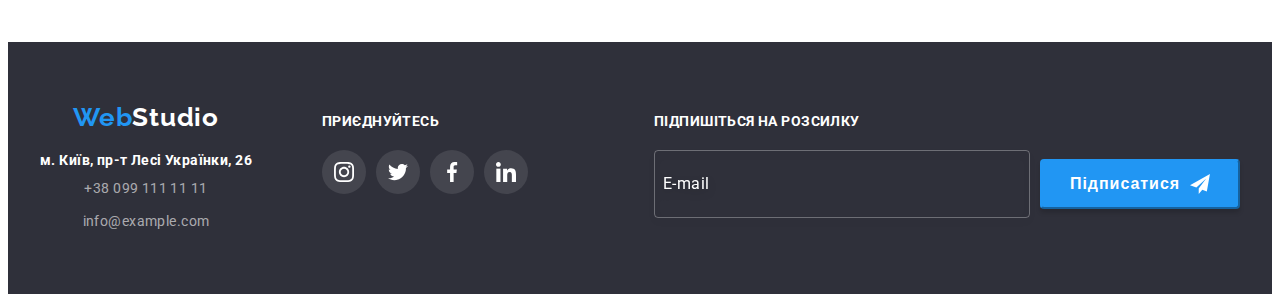
==== commit 3951cf89: "Edited" ====
--- a/portfolio.html
+++ b/portfolio.html
@@ -66,12 +66,12 @@
         </ul>
       </div>
       <div class="mob-menu is-hidden">
-        <div class="container">
-          <button class="menu-close" type="button">
-            <svg class="close-icon" width="40" height="40">
-              <use href="./images/symbol-defs.svg#icon-close-icon"></use>
-            </svg>
-          </button>
+        <button class="menu-close" type="button">
+          <svg class="close-icon" width="40" height="40">
+            <use href="./images/symbol-defs.svg#icon-close-icon"></use>
+          </svg>
+        </button>
+        <div class="container mobile-menu">
           <nav class="mob-menu-navigation">
             <ul class="mob-menu-list list">
               <li class="mob-menu-item">
@@ -87,38 +87,40 @@
               </li>
             </ul>
           </nav>
-          <ul class="mob-contacts list">
-            <li class="mob-contacts-item list">
-              <a
-                href="mailto:info@devstudio.com"
-                class="mob-contacts-mail link"
-              >
-                info@devstudio.com
-              </a>
-            </li>
-            <li class="mob-contacts-item list">
-              <a href="tel:+380961111111" class="mob-contacts-tel link">
-                +38 096 111 11 11
-              </a>
-            </li>
-          </ul>
-          <ul class="mob-soc-list list">
-            <li class="mob-soc-item">
-              <a href="" class="mob-soc-link link">Instagram</a>
-            </li>
-            <li class="mob-soc-item"><span class="mob-soc-border"></span></li>
-            <li class="mob-soc-item">
-              <a href="" class="mob-soc-link link">Twitter</a>
-            </li>
-            <li class="mob-soc-item"><span class="mob-soc-border"></span></li>
-            <li class="mob-soc-item">
-              <a href="" class="mob-soc-link link">Facebook</a>
-            </li>
-            <li class="mob-soc-item"><span class="mob-soc-border"></span></li>
-            <li class="mob-soc-item">
-              <a href="" class="mob-soc-link link">LinkedIn</a>
-            </li>
-          </ul>
+          <div class="mobile-contacts">
+            <ul class="mob-contacts list">
+              <li class="mob-contacts-item list">
+                <a href="tel:+380961111111" class="mob-contacts-tel link">
+                  +38 096 111 11 11
+                </a>
+              </li>
+              <li class="mob-contacts-item list">
+                <a
+                  href="mailto:info@devstudio.com"
+                  class="mob-contacts-mail link"
+                >
+                  info@devstudio.com
+                </a>
+              </li>
+            </ul>
+            <ul class="mob-soc-list list">
+              <li class="mob-soc-item">
+                <a href="" class="mob-soc-link link">Instagram</a>
+              </li>
+
+              <li class="mob-soc-item">
+                <a href="" class="mob-soc-link link">Twitter</a>
+              </li>
+
+              <li class="mob-soc-item">
+                <a href="" class="mob-soc-link link">Facebook</a>
+              </li>
+
+              <li class="mob-soc-item">
+                <a href="" class="mob-soc-link link">LinkedIn</a>
+              </li>
+            </ul>
+          </div>
         </div>
       </div>
     </header>
@@ -150,19 +152,29 @@
               <a href="" class="portfolio-icon link">
                 <div class="portfolio-overlay">
                   <picture>
-                    <img src="./images/технокряк.jpg" alt="employees" />
-                    <source srcset="./images/технокряк-mob-1x.jpg 1x,
-                    ./images/технокряк-mob-2x.jpg 2x" media="(max-width:767px)
-                    /> <source srcset="./images/технокряк-tab-1x.jpg 1x,
-                    ./images/технокряк-tab-2x.jpg 2x" media="(min-width:768px)
-                    />
-                    <source
-                      srcset="
-                        ./images/технокряк.jpg    1x,
-                        ./images/технокряк-2x.jpg 2x
-                      "
-                      media="(min-width:1200px)"
-                    />
+                    <source
+                      srcset="
+                        ./images/tehnokrak.jpg    1x,
+                        ./images/tehnokrak-2x.jpg 2x
+                      "
+                      media="(min-width:1200px)"
+                    />
+                    <source
+                      srcset="
+                        ./images/tehnokrak-tab-1x.jpg 1x,
+                        ./images/tehnokrak-tab-2x.jpg 2x
+                      "
+                      media="(min-width:768px)"
+                    />
+                    <source
+                      srcset="
+                        ./images/tehnokrak-mob-1x.jpg 1x,
+                        ./images/tehnokrak-mob-2x.jpg 2x
+                      "
+                      media="(max-width:767px)"
+                    />
+
+                    <img src="./images/tehnokrak.jpg" alt="marketing" />
                   </picture>
 
                   <p class="portfolio-text">
@@ -182,15 +194,26 @@
               <a href="" class="portfolio-icon link">
                 <div class="portfolio-overlay">
                   <picture>
-                    <img src="./images/постер.jpg" alt="basketball" />
-                    <source srcset="./images/постер-mob-1x.jpg 1x,
-                    ./images/постер-mob-2x.jpg 2x" media="(max-width:767px) />
-                    <source srcset="./images/постер-tab-1x.jpg 1x,
-                    ./images/постер-tab-2x.jpg 2x" media="(min-width:768px) />
-                    <source
-                      srcset="./images/постер.jpg 1x, ./images/постер-2x.jpg 2x"
-                      media="(min-width:1200px)"
-                    />
+                    <source
+                      srcset="./images/poster.jpg 1x, ./images/poster-2x.jpg 2x"
+                      media="(min-width:1200px)"
+                    />
+                    <source
+                      srcset="
+                        ./images/poster-tab-1x.jpg 1x,
+                        ./images/poster-tab-2x.jpg 2x
+                      "
+                      media="(min-width:768px)"
+                    />
+                    <source
+                      srcset="
+                        ./images/poster-mob-1x.jpg 1x,
+                        ./images/poster-mob-2x.jpg 2x
+                      "
+                      media="(max-width:767px)"
+                    />
+
+                    <img src="./images/poster.jpg" alt="marketing" />
                   </picture>
 
                   <p class="portfolio-text">
@@ -212,18 +235,29 @@
               <a href="" class="portfolio-icon link">
                 <div class="portfolio-overlay">
                   <picture>
-                    <img src="./images/ресторан.jpg" alt="restaurant seafood" />
-                    <source srcset="./images/ресторан-mob-1x.jpg 1x,
-                    ./images/ресторан-mob-2x.jpg 2x" media="(max-width:767px) />
-                    <source srcset="./images/ресторан-tab-1x.jpg 1x,
-                    ./images/ресторан-tab-2x.jpg 2x" media="(min-width:768px) />
-                    <source
-                      srcset="
-                        ./images/ресторан.jpg    1x,
-                        ./images/ресторан-2x.jpg 2x
-                      "
-                      media="(min-width:1200px)"
-                    />
+                    <source
+                      srcset="
+                        ./images/restoran.jpg    1x,
+                        ./images/restoran-2x.jpg 2x
+                      "
+                      media="(min-width:1200px)"
+                    />
+                    <source
+                      srcset="
+                        ./images/restoran-tab-1x.jpg 1x,
+                        ./images/restoran-tab-2x.jpg 2x
+                      "
+                      media="(min-width:768px)"
+                    />
+                    <source
+                      srcset="
+                        ./images/restoran-mob-1x.jpg 1x,
+                        ./images/restoran-mob-2x.jpg 2x
+                      "
+                      media="(max-width:767px)"
+                    />
+
+                    <img src="./images/restoran.jpg" alt="marketing" />
                   </picture>
 
                   <p class="portfolio-text">
@@ -245,15 +279,26 @@
               <a href="" class="portfolio-icon link">
                 <div class="portfolio-overlay">
                   <picture>
-                    <img src="./images/prime.jpg" alt="headphone" />
-                    <source srcset="./images/prime-mob-1x.jpg 1x,
-                    ./images/prime-mob-2x.jpg 2x" media="(max-width:767px) />
-                    <source srcset="./images/prime-tab-1x.jpg 1x,
-                    ./images/prime-tab-2x.jpg 2x" media="(min-width:768px) />
                     <source
                       srcset="./images/prime.jpg 1x, ./images/prime-2x.jpg 2x"
                       media="(min-width:1200px)"
                     />
+                    <source
+                      srcset="
+                        ./images/prime-tab-1x.jpg 1x,
+                        ./images/prime-tab-2x.jpg 2x
+                      "
+                      media="(min-width:768px)"
+                    />
+                    <source
+                      srcset="
+                        ./images/prime-mob-1x.jpg 1x,
+                        ./images/prime-mob-2x.jpg 2x
+                      "
+                      media="(max-width:767px)"
+                    />
+
+                    <img src="./images/prime.jpg" alt="marketing" />
                   </picture>
 
                   <p class="portfolio-text">
@@ -271,19 +316,71 @@
                 </div>
               </a>
             </li>
-            <li class="project-item">
-              <a href="" class="portfolio-icon link">
-                <div class="portfolio-overlay">
-                  <picture>
-                    <img src="./images/boxes.jpg" alt="boxes" />
-                    <source srcset="./images/boxes-mob-1x.jpg 1x,
-                    ./images/boxes-mob-2x.jpg 2x" media="(max-width:767px) />
-                    <source srcset="./images/boxes-tab-1x.jpg 1x,
-                    ./images/boxes-tab-2x.jpg 2x" media="(min-width:768px) />
+            <!-- <li class="project-item">
+              <a href="" class="portfolio-icon link">
+                <div class="portfolio-overlay">
+                  <picture>
+                    <source
+                      srcset="./images/prime.jpg 1x, ./images/prime-2x.jpg 2x"
+                      media="(min-width:1200px)"
+                    />
+                    <source
+                      srcset="
+                        ./images/prime-tab-1x.jpg 1x,
+                        ./images/prime-tab-2x.jpg 2x
+                      "
+                      media="(min-width:768px)"
+                    />
+                    <source
+                      srcset="
+                        ./images/prime-mob-1x.jpg 1x,
+                        ./images/prime-mob-2x.jpg 2x
+                      "
+                      media="(max-width:767px)"
+                    />
+
+                    <img src="./images/prime.jpg" alt="marketing" />
+                  </picture>
+
+                  <p class="portfolio-text">
+                    Ресурс пропонує комплексні пропозиції з різним рівнем
+                    функціоналу та сервісів. Все це дозволить відвідувачу
+                    отримати вичерпні відомості про компанію чи приватну особу.
+                  </p>
+                </div>
+
+                <div class="portfolio-box">
+                  <h2 class="projects-title">
+                    Проєкт <span lang="en">Prime</span>
+                  </h2>
+                  <p class="project-description">Маркетинг</p>
+                </div>
+              </a>
+            </li> -->
+            <li class="project-item">
+              <a href="" class="portfolio-icon link">
+                <div class="portfolio-overlay">
+                  <picture>
                     <source
                       srcset="./images/boxes.jpg 1x, ./images/boxes-2x.jpg 2x"
                       media="(min-width:1200px)"
                     />
+                    <source
+                      srcset="
+                        ./images/boxes-tab-1x.jpg 1x,
+                        ./images/boxes-tab-2x.jpg 2x
+                      "
+                      media="(min-width:768px)"
+                    />
+                    <source
+                      srcset="
+                        ./images/boxes-mob-1x.jpg 1x,
+                        ./images/boxes-mob-2x.jpg 2x
+                      "
+                      media="(max-width:767px)"
+                    />
+
+                    <img src="./images/boxes.jpg" alt="marketing" />
                   </picture>
 
                   <p class="portfolio-text">
@@ -305,12 +402,6 @@
               <a href="" class="portfolio-icon link">
                 <div class="portfolio-overlay">
                   <picture>
-                    <img src="./images/inspiration.jpg" alt="mac monitor" />
-                    <source srcset="./images/inspiration-mob-1x.jpg 1x,
-                    ./images/inspiration-mob-2x.jpg 2x" media="(max-width:767px)
-                    /> <source srcset="./images/inspiration-tab-1x.jpg 1x,
-                    ./imagesinspirations-tab-2x.jpg 2x" media="(min-width:768px)
-                    />
                     <source
                       srcset="
                         ./images/inspiration.jpg    1x,
@@ -318,6 +409,21 @@
                       "
                       media="(min-width:1200px)"
                     />
+                    <source
+                      srcset="
+                        ./images/inspiration-tab-1x.jpg 1x,
+                        ./images/inspiration-tab-2x.jpg 2x
+                      "
+                      media="(min-width:768px)"
+                    />
+                    <source
+                      srcset="
+                        ./images/inspiration-mob-1x.jpg 1x,
+                        ./images/inspiration-mob-2x.jpg 2x
+                      "
+                      media="(max-width:767px)"
+                    />
+                    <img src="./images/inspiration.jpg" alt="marketing" />
                   </picture>
 
                   <p class="portfolio-text">
@@ -339,16 +445,6 @@
               <a href="" class="portfolio-icon link">
                 <div class="portfolio-overlay">
                   <picture>
-                    <img
-                      src="./images/limited-edition.jpg"
-                      alt="females-hair"
-                    />
-                    <source srcset="./images/limited-edition-mob-1x.jpg 1x,
-                    ./images/limited-edition-mob-2x.jpg 2x"
-                    media="(max-width:767px) /> <source
-                    srcset="./images/limited-edition-tab-1x.jpg 1x,
-                    ./images/ilimited-edition-tab-2x.jpg 2x"
-                    media="(min-width:768px) />
                     <source
                       srcset="
                         ./images/limited-edition.jpg    1x,
@@ -356,6 +452,22 @@
                       "
                       media="(min-width:1200px)"
                     />
+                    <source
+                      srcset="
+                        ./images/limited-edition-tab-1x.jpg 1x,
+                        ./images/limited-edition-tab-2x.jpg 2x
+                      "
+                      media="(min-width:768px)"
+                    />
+                    <source
+                      srcset="
+                        ./images/limited-edition-mob-1x.jpg 1x,
+                        ./images/limited-edition-mob-2x.jpg 2x
+                      "
+                      media="(max-width:767px)"
+                    />
+
+                    <img src="./images/limited-edition.jpg" alt="marketing" />
                   </picture>
 
                   <p class="portfolio-text">
@@ -377,15 +489,26 @@
               <a href="" class="portfolio-icon link">
                 <div class="portfolio-overlay">
                   <picture>
-                    <img src="./images/lab.jpg" alt="label" />
-                    <source srcset="./images/lab-mob-1x.jpg 1x,
-                    ./images/lab-mob-2x.jpg 2x" media="(max-width:767px) />
-                    <source srcset="./images/lab-tab-1x.jpg 1x,
-                    ./images/ilab-tab-2x.jpg 2x" media="(min-width:768px) />
                     <source
                       srcset="./images/lab.jpg 1x, ./images/lab-2x.jpg 2x"
                       media="(min-width:1200px)"
                     />
+                    <source
+                      srcset="
+                        ./images/lab-tab-1x.jpg 1x,
+                        ./images/lab-tab-2x.jpg 2x
+                      "
+                      media="(min-width:768px)"
+                    />
+                    <source
+                      srcset="
+                        ./images/lab-mob-1x.jpg 1x,
+                        ./images/lab-mob-2x.jpg 2x
+                      "
+                      media="(max-width:767px)"
+                    />
+
+                    <img src="./images/lab.jpg" alt="marketing" />
                   </picture>
 
                   <p class="portfolio-text">
@@ -407,16 +530,6 @@
               <a href="" class="portfolio-icon link">
                 <div class="portfolio-overlay">
                   <picture>
-                    <img
-                      src="./images/growing-bussness.jpg"
-                      alt="arms on the laptop"
-                    />
-                    <source srcset="./images/growing-bussness-mob-1x.jpg 1x,
-                    ./images/growing-bussness-mob-2x.jpg 2x"
-                    media="(max-width:767px) /> <source
-                    srcset="./images/growing-bussness-tab-1x.jpg 1x,
-                    ./images/igrowing-bussness-tab-2x.jpg 2x"
-                    media="(min-width:768px) />
                     <source
                       srcset="
                         ./images/growing-bussness.jpg    1x,
@@ -424,6 +537,22 @@
                       "
                       media="(min-width:1200px)"
                     />
+                    <source
+                      srcset="
+                        ./images/growing-bussness-tab-1x.jpg 1x,
+                        ./images/growing-bussness-tab-2x.jpg 2x
+                      "
+                      media="(min-width:768px)"
+                    />
+                    <source
+                      srcset="
+                        ./images/growing-bussness-mob-1x.jpg 1x,
+                        ./images/growing-bussness-mob-2x.jpg 2x
+                      "
+                      media="(max-width:767px)"
+                    />
+
+                    <img src="./images/growing-bussness.jpg" alt="marketing" />
                   </picture>
 
                   <p class="portfolio-text">
--- a/css/main.min.css
+++ b/css/main.min.css
@@ -1 +1 @@
-:root{--primary-text-color: #212121;--secondary-text-color: #757575;--hover-color: #2196f3;--background-color: #ffffff;--footer-background: #2f303a;--our-team-background: #f5f4fa;--features-background: #2f303a;--button-bacground: #188ce8;--our-job-bacground: #e5e5e5;--button-text: #ffffff;--hover-button: #188ce8;--icon-color: #afb1b8}body{background-color:var(--background-color);font-family:"Roboto"}.list{list-style:none}.link{text-decoration:none}p,h1,h2,h3,h4,h5,h6{margin:0}ul,ol{margin:0;padding-left:0}a{color:currentColor}input{padding:8px;font-family:inherit;width:440px;top:50px;left:50px}label{display:flex;flex-direction:column;margin-bottom:18px}img{display:block;max-width:100%;height:auto}.visually-hidden{position:absolute;white-space:nowrap;width:1px;height:1px;overflow:hidden;border:0;padding:0;clip:rect(0 0 0 0);clip-path:inset(50%);margin:-1px}.container{min-width:320px;margin:0 auto;padding:0 15px}@media screen and (max-width: 767px){.container{max-width:480px}}@media screen and (min-width: 768px){.container{max-width:768px}}@media screen and (min-width: 1200px){.container{max-width:1200px}}.web-studio{display:block;margin-left:15px;padding-top:24px;padding-bottom:24px;text-align:center;font-family:Raleway;font-weight:700;font-size:26px;line-height:1.19;text-decoration:none;color:var(--hover-color)}@media screen and (min-width: 1200px){.web-studio{font-size:26px}}.studio{color:var(--primary-text-color)}.button{padding:10px 32px;text-align:center;font-family:inherit;display:block;margin:0 auto;font-weight:700;font-size:16px;line-height:1.87;letter-spacing:.06em;color:var(--button-text);background-color:var(--button-bacground);box-sizing:border-box;border-radius:5px;border:none;min-width:200px;height:50px;box-shadow:0px 4px 4px rgba(0,0,0,.15);transition:background-color 250ms cubic-bezier(0.4, 0, 0.2, 1)}.button:hover,.button:focus{background-color:var(--hover-color)}.menu{background-color:var(--background-color)}@media screen and (min-width: 480px){.menu{padding-left:0;padding-top:60px;padding-right:124px;padding-bottom:40px}}@media screen and (min-width: 768px){.menu{padding-left:71px;padding-top:60px;padding-right:71px;padding-bottom:30px}}@media screen and (min-width: 1200px){.menu{padding-left:282px;padding-top:94px;padding-right:282px;padding-bottom:34px}}.menu-list{display:flex;flex-wrap:wrap;gap:8px;margin-bottom:50px}@media screen and (min-width: 768px){.menu-list{display:flex;justify-content:center}}@media screen and (min-width: 768px){.menu-item{max-width:calc(33.3333333333% - 16px)}}.menu-button{font-family:inherit;font-weight:500;font-size:16px;line-height:1.62;letter-spacing:.03em;text-align:center;cursor:pointer;color:var(--primary-text-color);padding:6px 22px;border-radius:4px;border-color:rgba(0,0,0,0);transition:box-shadow 250ms cubic-bezier(0.4, 0, 0.2, 1),color 250ms cubic-bezier(0.4, 0, 0.2, 1),background-color 250ms cubic-bezier(0.4, 0, 0.2, 1)}.menu-button .current-button,.menu-button:hover,.menu-button:focus{color:var(--button-text);background-color:var(--hover-button);box-shadow:0px 1px 1px rgba(0,0,0,.12),0px 4px 4px rgba(0,0,0,.06),1px 4px 6px rgba(0,0,0,.16)}.footer-logo{display:block;margin-bottom:20px;font-family:"Raleway";font-style:normal;font-weight:700;font-size:26px;line-height:1.19;letter-spacing:.03em;text-decoration:none;color:var(--hover-color)}@media screen and (min-width: 480px){.footer-logo{display:block;align-items:center;justify-content:center}}.studio-footer{color:var(--button-text)}.backdrop{position:fixed;top:0;width:100vw;height:100vh;background-color:rgba(0,0,0,.2);transition:opacity 250ms cubic-bezier(0.4, 0, 0.2, 1),visibility 250ms cubic-bezier(0.4, 0, 0.2, 1)}.backdrop.is-hidden .modal{transform:translate(-50%, -50%) scale(0) rotate(360deg)}.modal{background-color:var(--background-color);border-radius:4px;width:528px;height:581px;position:absolute;top:50%;left:50%;transform:translate(-50%, -50%) scale(1) rotate(0);transition:transform 250ms cubic-bezier(0.4, 0, 0.2, 1);padding:40px;box-shadow:0px 1px 3px rgba(0,0,0,.12),0px 1px 1px rgba(0,0,0,.14),0px 2px 1px rgba(0,0,0,.2);border-radius:4px}.close-button{position:absolute;top:10px;right:10px;width:30px;height:30px;border:1px solid rgba(0,0,0,.1);border-radius:50%;background-color:rgba(0,0,0,0);display:flex;align-items:center;justify-content:center}.close-button:hover,.close-button:focus{color:var(--icon-color)}.is-hidden{opacity:0;visibility:hidden;pointer-events:none}.modal-title{display:block;font-weight:700;font-size:20px;line-height:1.15;letter-spacing:.03em;text-align:center;color:var(--primary-text-color);margin-bottom:12px}.modal-input{width:448px;height:40px;border:1px solid rgba(33,33,33,.2);border-radius:4px;padding-left:35px;transition:border 250ms cubic-bezier(0.4, 0, 0.2, 1);outline:rgba(0,0,0,0);transition:border-color 250ms cubic-bezier(0.4, 0, 0.2, 1)}.modal-input:hover,.modal-input:focus{border-color:var(--hover-color)}.modal-icon{position:relative}.icon-input{position:absolute;left:8px;top:50%;transform:translateY(-50%);transition:fill 250ms cubic-bezier(0.4, 0, 0.2, 1)}.icon-input:hover,.icon-input:focus{fill:var(--hover-color)}.modal-input:hover+.icon-input,.modal-input:focus+.icon-input{fill:var(--hover-color)}.modal-label{font-weight:400;font-size:12px;line-height:1.16;letter-spacing:.01em;color:var(--secondary-text-color);margin-bottom:4px}.modal-window{margin-bottom:10px}.modal-comment{display:block;width:100%;height:120px;border:1px solid rgba(33,33,33,.2);border-radius:4px;resize:none;padding:12px 16px;outline:rgba(0,0,0,0)}.modal-comment:hover,.modal-comment:focus{border-color:var(--hover-color)}.modal-comment::placeholder{font-weight:400;font-size:12px;line-height:1.16;letter-spacing:.01em;color:rgba(117,117,117,.5)}.checkbox{margin-bottom:30px;padding:0 12px}.modal-checkbox{position:relative;left:30px;display:block;align-items:center;justify-content:center;margin:0;font-weight:400;font-size:14px;line-height:1.71;letter-spacing:.03em;color:var(--secondary-text-color);transition:color 250ms cubic-bezier(0.4, 0, 0.2, 1)}.icon-checkbox{position:absolute;left:-28px;top:3px;width:16px;height:15px;border:2px solid var(--primary-text-color);border-radius:3px;display:flex;align-items:center;justify-content:center;transition:border-color 250ms cubic-bezier(0.4, 0, 0.2, 1)}.checkbox-input:checked+.modal-checkbox .icon-checkbox{background-color:var(--hover-color);border-color:var(--hover-color)}.checkbox-input:focus+.icon-checkbox{border-color:var(--hover-color)}.icon-check{fill:rgba(0,0,0,0)}.checkbox-input:checked+.modal-checkbox .icon-check{fill:var(--background-color)}.checkbox-link-span{top:0;margin-left:28px;padding:0}.checkbox-link{color:var(--hover-color)}.send-button{display:flex;align-items:center;justify-content:center}.checkbox-button{margin-left:124px;margin:0;width:200px;height:50px;font-weight:700;font-size:16px;line-height:1.87;letter-spacing:.06em;justify-content:center;color:var(--button-text);background-color:var(--hover-color);box-shadow:0px 4px 4px rgba(0,0,0,.15);border-radius:4px;border:1px solid var(--hover-color);transition:color 250ms cubic-bezier(0.4, 0, 0.2, 1),bacground-color 250ms cubic-bezier(0.4, 0, 0.2, 1),box-shadow 250ms cubic-bezier(0.4, 0, 0.2, 1)}.checkbox-button:hover,.checkbox-button:focus{color:var(--hover-button);background-color:var(--hover-color);box-shadow:0px 4px 4px rgba(0,0,0,.15)}.close-icon{fill:currentColor}.close-icon:hover,.close-icon:focus{fill:var(--button-bacground)}.header{display:flex;align-items:center;justify-content:center;background-color:var(--background-color);border-bottom:1px solid #ececec;width:100%}.header>.container{display:flex;align-items:center;width:100%}.navigation{align-items:center;margin-left:93px}.navigation__list{display:none}@media screen and (min-width: 768px){.navigation__list{display:flex;gap:50px}}@media screen and (min-width: 1200px){.navigation__list{display:flex}}.navigation__item{display:block}.navigation__link{padding:30px 0;display:block;font-weight:500;font-size:14px;line-height:1.14;letter-spacing:.02em;color:var(--primary-text-color);transition:color 250ms cubic-bezier(0.4, 0, 0.2, 1)}.current-page{color:var(--hover-color);position:relative}.current-page::after{content:"";position:absolute;left:0;bottom:-2px;display:block;width:100%;height:4px;background-color:var(--hover-color);border-radius:2px}.current-page,.header-link:hover,.header-link:focus{color:var(--hover-color)}.contacts{display:none}@media screen and (min-width: 768px){.contacts{display:block;margin-left:auto}}@media screen and (min-width: 1200px){.contacts{display:flex;gap:30px;margin-left:auto}}.contacts__mail{padding-top:32px;padding-bottom:32px;display:flex;align-items:center;font-weight:500;font-size:14px;line-height:1.14;letter-spacing:.02em;color:var(--secondary-text-color);transition:color 250ms cubic-bezier(0.4, 0, 0.2, 1)}.contacts__mail:hover,.contacts__mail:focus{color:var(--hover-color)}@media screen and (min-width: 768px){.contacts__mail{display:flex;padding:0;margin-bottom:10px}}@media screen and (min-width: 1200px){.contacts__mail{display:flex;padding:32px 0;margin-bottom:0}}.contacts__tel{padding-top:32px;padding-bottom:32px;display:flex;align-items:center;font-weight:500;font-size:14px;line-height:1.14;letter-spacing:.02em;color:var(--secondary-text-color);transition:color 250ms cubic-bezier(0.4, 0, 0.2, 1)}.contacts__tel:hover,.contacts__tel:focus{color:var(--hover-color)}@media screen and (min-width: 768px){.contacts__tel{padding:0}}@media screen and (min-width: 1200px){.contacts__tel{padding:32px 0}}.contacts__icon{display:inline-block;margin-right:10px;fill:currentColor}.menu-open{position:relative;display:inline-flex;margin-left:276px;padding:0;border:none;background-color:var(--background-color)}@media screen and (min-width: 768px){.menu-open{display:none}}@media screen and (min-width: 1200px){.menu-open{display:none}}.mob-menu{position:fixed;z-index:2;width:100%;height:100%;top:0;padding:48px 40px;background-color:var(--background-color);transition:transform 250ms cubic-bezier(0.4, 0, 0.2, 1)}@media screen and (min-width: 768px){.mob-menu{display:none}}@media screen and (min-width: 1200px){.mob-menu{display:none}}.menu-close{display:block;margin-left:auto;margin-bottom:10px;border:none;background-color:rgba(0,0,0,0)}.close-icon{background-color:rgba(0,0,0,0)}.close-icon:hover,.close-icon:focus{color:var(--hover-color)}.mob-menu-list{margin-bottom:306px}.mob-menu-item:not(:last-child){margin-bottom:32px}.mob-menu-link{font-weight:500;font-size:40px;line-height:1.17;letter-spacing:.02em;color:var(--primary-text-color)}.mob-contacts{margin-bottom:64px}.mob-contacts-item:not(:last-child){margin-bottom:32px}.mob-contacts-mail{font-weight:500;font-size:34px;line-height:1.17;letter-spacing:.02em;color:var(--hover-color)}.mob-contacts-tel{font-weight:500;font-size:24px;line-height:1.16;letter-spacing:.02em;color:var(--secondary-text-color)}.mob-soc-list{display:flex;gap:20px}.mob-soc-link{font-weight:500;font-size:18px;line-height:1.22;letter-spacing:.02em;color:var(--hover-color)}.mob-soc-border{border:1px solid rgba(33,33,33,.2)}.hero{margin:0 auto;background-color:var(--features-background);padding:118px 60px;background-image:linear-gradient(rgba(47, 48, 58, 0.4), rgba(47, 48, 58, 0.4)),url(../images/Hero-bg-mob.jpg);background-repeat:no-repeat;background-position:center;background-size:cover;width:100%;height:400px}@media(min-device-pixel-ratio: 2),(min-resolution: 192dpi),(min-resolution: 2dppx){.hero{background-image:linear-gradient(rgba(47, 48, 58, 0.4), rgba(47, 48, 58, 0.4)),url(../images/Hero-bg-mob-2x.jpg)}}@media screen and (min-width: 768px){.hero{margin:0 auto;padding:118px 204px;background-color:var(--features-background);background-image:linear-gradient(rgba(47, 48, 58, 0.4), rgba(47, 48, 58, 0.4)),url(../images/Hero-bg-tab.jpg);background-repeat:no-repeat;background-position:center;background-size:cover;width:100%;height:400px}}@media screen and (min-width: 768px)and (min-device-pixel-ratio: 2),screen and (min-width: 768px)and (min-resolution: 192dpi),screen and (min-width: 768px)and (min-resolution: 2dppx){.hero{background-image:linear-gradient(rgba(47, 48, 58, 0.4), rgba(47, 48, 58, 0.4)),url(../images/Hero-bg-tab-2x.jpg)}}@media screen and (min-width: 1200px){.hero{margin:0 auto;width:100%;height:600px;background-color:var(--features-background);padding:200px 0;background-image:linear-gradient(rgba(47, 48, 58, 0.4), rgba(47, 48, 58, 0.4)),url(../images/Fone.jpg);background-repeat:no-repeat;background-position:center;background-size:cover}}@media screen and (min-width: 1200px)and (min-device-pixel-ratio: 2),screen and (min-width: 1200px)and (min-resolution: 192dpi),screen and (min-width: 1200px)and (min-resolution: 2dppx){.hero{background-image:linear-gradient(rgba(47, 48, 58, 0.4), rgba(47, 48, 58, 0.4)),url(../images/Fone-2x.jpg)}}.hero .container{width:100%}@media screen and (min-width: 1200px){.hero .container{width:696px;padding:0}}.features-main{margin-bottom:30px;color:var(--button-text);text-align:center;display:flex;align-items:center;justify-content:center;font-weight:900;font-size:26px;line-height:1.61;letter-spacing:.06em;text-transform:uppercase}@media screen and (min-width: 1200px){.features-main{margin-bottom:20px;text-align:center;font-weight:900;font-size:44px;line-height:1.36;letter-spacing:.06em;text-transform:uppercase;color:var(--background-color)}}@media screen and (min-width: 480px){.page-sections{padding:60px 0}}@media screen and (min-width: 768px){.page-sections{padding:60px 0}}@media screen and (min-width: 1200px){.page-sections{padding:94px 0}}.features-list{display:flex;flex-wrap:wrap;gap:30px}.features-item{width:100%}@media screen and (min-width: 768px){.features-item{width:calc((100% - 30px)/2)}}@media screen and (min-width: 1200px){.features-item{width:calc(25% - 30px)}}.page-icons{margin-bottom:30px;gap:30px;width:100%;height:120px;background-color:var(--our-team-background);border-radius:4px;display:flex;align-items:center;justify-content:center}.page-social-icon{fill:var(--primary-text-color)}.features-sub-title{display:flex;align-items:center;justify-content:center;margin-bottom:10px;font-weight:700;font-size:14px;line-height:1.14;letter-spacing:.03em;text-transform:uppercase;color:var(--primary-text-color)}.features-description{font-size:14px;line-height:1.71;letter-spacing:.03em;color:var(--secondary-text-color)}.our-job{display:none}@media screen and (min-width: 768px){.our-job{display:none}}@media screen and (min-width: 1200px){.our-job{display:flex;padding-top:0}}.our-job-title{text-align:center;margin-bottom:50px;font-weight:700;font-size:36px;line-height:1.16;letter-spacing:.03em;color:var(--primary-text-color)}.our-job-list{display:flex;gap:30px}.our-job-item{background-color:var(--background-color);position:relative}.our-job-element{background-color:rgba(47,48,58,.8);width:370px;height:70px;position:absolute;bottom:0;font-weight:700;font-size:14px;line-height:1.14;letter-spacing:.03em;display:flex;align-items:center;justify-content:center;text-align:center;text-transform:uppercase;color:var(--button-text)}.our-team{background-color:var(--our-team-background)}@media screen and (min-width: 480px){.our-team{padding:60px 15px}}@media screen and (min-width: 768px){.our-team{padding:60px 15px}}@media screen and (min-width: 1200px){.our-team{padding:94px 0}}.our-team__title{font-weight:700;font-size:28px;line-height:1.17;letter-spacing:.03em;text-align:center;margin-bottom:30px}@media screen and (min-width: 768px){.our-team__title{font-weight:700;font-size:28px;line-height:1.17;letter-spacing:.03em;text-align:center;margin-bottom:30px}}@media screen and (min-width: 1200px){.our-team__title{text-align:center;margin-bottom:50px;font-weight:700;font-size:36px;line-height:1.16;letter-spacing:.03em;color:var(--primary-text-color)}}.our-team__list{display:flex;flex-wrap:wrap;gap:30px}.our-team__item{width:100%;background-color:var(--background-color);box-shadow:0px 1px 3px rgba(0,0,0,.12),0px 1px 1px rgba(0,0,0,.14),0px 2px 1px rgba(0,0,0,.2);border-radius:0px 0px 4px 4px}@media screen and (min-width: 768px){.our-team__item{width:calc(50% - 30px)}}@media screen and (min-width: 1200px){.our-team__item{width:calc(25% - 30px)}}.team{padding:30px 0}.team__emoloyees{margin-bottom:10px;font-weight:500;font-size:16px;line-height:1.18;letter-spacing:.03em;text-align:center;color:var(--primary-text-color)}.team__position{margin-bottom:16px;line-height:1.19;text-align:center;letter-spacing:.03em;color:var(--secondary-text-color)}.networks{display:flex;justify-content:center;gap:10px}.networks__link{border-radius:50%;width:44px;height:44px;display:flex;align-items:center;justify-content:center;background-color:rgba(0,0,0,0);transition:background-color 250ms cubic-bezier(0.4, 0, 0.2, 1)}.networks__link:hover,.networks__link:focus{background-color:var(--hover-color)}.networks__icon{display:inline-flex;fill:var(--icon-color);transition:fill 250ms cubic-bezier(0.4, 0, 0.2, 1)}.networks__link:hover .networks__icon,.networks__link:focus .networks__icon{fill:var(--button-text)}@media screen and (min-width: 480px){.regular-clients{padding-left:15px;padding-top:123px;padding-right:15px;padding-bottom:60px}}@media screen and (min-width: 768px){.regular-clients{padding-left:15px;padding-top:123px;padding-right:15px;padding-bottom:60px}}@media screen and (min-width: 1200px){.regular-clients{padding:94px 0}}.regular-clients__title{font-weight:700;font-size:28px;line-height:1.17;letter-spacing:.03em;text-align:center;margin-bottom:30px}@media screen and (min-width: 768px){.regular-clients__title{font-weight:700;font-size:28px;line-height:1.17;letter-spacing:.03em;text-align:center;margin-bottom:30px}}@media screen and (min-width: 1200px){.regular-clients__title{font-weight:700;font-size:36px;line-height:1.16;letter-spacing:.03em;text-align:center;color:var(--primary-text-color);margin-bottom:50px}}.regular-clients__list{display:flex;flex-wrap:wrap;gap:30px}.regular-clients__item{width:100%;width:calc((100% - 30px)/2)}@media screen and (min-width: 768px){.regular-clients__item{width:calc((100% - 60px)/3)}}@media screen and (min-width: 1200px){.regular-clients__item{width:calc((100% - 150px)/6)}}.regular-clients__link{border:1px solid #afb1b8;border-radius:4px;width:170px;height:92px;outline:rgba(0,0,0,0);display:flex;align-items:center;justify-content:center;transition:border 250ms cubic-bezier(0.4, 0, 0.2, 1)}@media screen and (min-width: 480px){.regular-clients__link{width:100%}}@media screen and (min-width: 768px){.regular-clients__link{width:100%}}@media screen and (min-width: 1200px){.regular-clients__link{width:100%}}.regular-clients__link:hover,.regular-clients__link:focus{border:1px solid var(--hover-color);fill:var(--hover-color)}.regular-clients__icon{display:inline-flex;fill:var(--icon-color);transition:fill 250ms cubic-bezier(0.4, 0, 0.2, 1)}.regular-clients__link:hover .regular-clients__icon,.regular-clients__link:focus .regular-clients__icon{fill:var(--hover-color)}.footer{padding:60px 0;background-color:var(--footer-background)}.footer-display{display:block}@media screen and (min-width: 1200px){.footer-display{display:flex;align-items:baseline}}.footer-mob{display:flex;flex-direction:column;flex-wrap:wrap;text-align:center;align-items:center;justify-content:center}@media screen and (min-width: 768px){.footer-mob{display:flex;align-items:baseline;flex-direction:row}}@media screen and (min-width: 1200px){.footer-mob{display:flex;align-items:baseline;flex-direction:row}}.footer-contacts{display:block;align-items:center;justify-content:center;margin-bottom:60px}@media screen and (min-width: 768px){.footer-contacts{display:block}}@media screen and (min-width: 1200px){.footer-contacts{display:block}}.address{color:var(--button-text);font-style:normal;font-size:14px;line-height:1.7}.footer-list{display:block;align-items:center;justify-content:center}.footer-item:not(:last-child){margin-bottom:9px}.footer-address{margin-bottom:9px;font-weight:700;font-size:14px;line-height:1.14;letter-spacing:.03em;color:var(--button-text);transition:color 250ms cubic-bezier(0.4, 0, 0.2, 1)}.footer-address:hover,.footer-address:focus{color:var(--hover-color)}.footer-tel{font-size:14px;line-height:1.71;letter-spacing:.03em;color:rgba(255,255,255,.6);transition:color 250ms cubic-bezier(0.4, 0, 0.2, 1)}.footer-tel:hover,.footer-tel:focus{color:var(--hover-color)}.footer-mail{font-size:14px;line-height:1.71;letter-spacing:.03em;color:rgba(255,255,255,.6);transition:color 250ms cubic-bezier(0.4, 0, 0.2, 1)}.footer-mail:hover,.footer-mail:focus{color:var(--hover-color)}.join-us{margin-bottom:60px}@media screen and (min-width: 768px){.join-us{display:block;margin-left:70px}}@media screen and (min-width: 1200px){.join-us{display:block;margin-left:70px}}.join-us-title{display:flex;align-items:center;justify-content:center;margin-bottom:20px;font-weight:700;font-size:14px;line-height:1.14;letter-spacing:.03em;text-transform:uppercase;color:var(--button-text);transition:color 250ms cubic-bezier(0.4, 0, 0.2, 1)}.join-us-list{display:flex;align-items:center;justify-content:center;gap:10px}@media screen and (min-width: 768px){.join-us-list{display:flex;gap:10px}}@media screen and (min-width: 1200px){.join-us-list{display:flex;gap:10px}}.join-us-link{border-radius:50%;background-color:rgba(255,255,255,.1);width:44px;height:44px;display:flex;align-items:center;justify-content:center;transition:bacground-color 250ms cubic-bezier(0.4, 0, 0.2, 1)}.join-us-link:hover,.join-us-link:focus{background-color:var(--hover-color)}.join-us-icon{fill:var(--button-text)}.subscribe{margin-left:auto;display:flex;flex-direction:column}.subscribe__form{display:flex;align-items:center;justify-content:center;flex-direction:column;gap:20px}@media screen and (min-width: 768px){.subscribe__form{display:flex;align-items:center;justify-content:center;width:auto;flex-direction:column;gap:20px}}@media screen and (min-width: 1200px){.subscribe__form{display:flex;flex-direction:row;gap:0}}.subscribe__text{display:flex;align-items:center;justify-content:center;margin-bottom:20px;font-weight:700;font-size:14px;line-height:1.14;letter-spacing:.03em;text-transform:uppercase;color:var(--button-text)}@media screen and (min-width: 1200px){.subscribe__text{display:flex;align-items:start;justify-content:start}}.subscribe__input{display:flex;margin-right:10px;width:480px;height:50px;color:var(--button-text);font-weight:400;font-size:16px;line-height:1.25;letter-spacing:.03em;background-color:rgba(0,0,0,0);border:1px solid rgba(255,255,255,.3);filter:drop-shadow(0px 4px 4px rgba(0, 0, 0, 0.15));border-radius:4px;outline:rgba(0,0,0,0)}@media screen and (min-width: 768px){.subscribe__input{width:450px}}@media screen and (min-width: 1200px){.subscribe__input{width:358px}}.subscribe__input::placeholder{font-size:16px;line-height:1.25;letter-spacing:.03em;color:var(--button-text)}.subscribe__input:hover,.subscribe__input:focus{border:1px solid var(--hover-color)}.subscribe__button{padding:10px 28px;width:200px;height:50px;background-color:var(--hover-color);box-shadow:0px 4px 4px rgba(0,0,0,.15);border-radius:4px;border-color:var(--hover-color);font-weight:700;font-size:16px;line-height:1.87;letter-spacing:.06em;color:var(--button-text);display:flex;align-items:center;transition:background-color 250ms cubic-bezier(0.4, 0, 0.2, 1)}.subscribe__button:hover,.subscribe__button:focus{background-color:var(--hover-color)}.subscribe__icon{fill:var(--background-color);margin-left:10px}.projects{background-color:var(--background-color)}@media screen and (min-width: 480px){.projects{padding:60px 15px}}@media screen and (min-width: 768px){.projects{padding:60px 15px}}@media screen and (min-width: 1200px){.projects{padding:94px 0}}.projects-list{display:flex;flex-wrap:wrap}@media screen and (min-width: 480px){.projects-list{display:flex;flex-wrap:wrap;gap:30px}}@media screen and (min-width: 768px){.projects-list{display:flex;flex-wrap:wrap;justify-content:center;gap:30px}}@media screen and (min-width: 1200px){.projects-list{display:flex;flex-wrap:wrap;justify-content:center;gap:30px}}.project-item{max-width:450px;height:100%}@media screen and (min-width: 768px){.project-item{max-width:calc(50% - 60px)}}@media screen and (min-width: 1200px){.project-item{max-width:calc(33.3333333333% - 60px);display:flex;flex-direction:column;height:100%}}.portfolio-icon{display:flex;flex-direction:column;height:100%;outline:rgba(0,0,0,0);transition:transform 250ms cubic-bezier(0.4, 0, 0.2, 1),box-shadow 250ms cubic-bezier(0.4, 0, 0.2, 1)}@media screen and (min-width: 768px){.portfolio-icon{display:flex;flex-direction:column;height:100%}}@media screen and (min-width: 768px){.portfolio-icon{display:flex;flex-direction:column;height:100%}}.portfolio-icon:hover,.portfolio-icon:focus{box-shadow:0px 1px 1px rgba(0,0,0,.12),0px 4px 4px rgba(0,0,0,.06),1px 4px 6px rgba(0,0,0,.16)}.portfolio-icon:hover,.portfolio-icon:focus{display:block;box-shadow:0px 1px 1px rgba(0,0,0,.12),0px 4px 4px rgba(0,0,0,.06),1px 4px 6px rgba(0,0,0,.16)}.portfolio-box{padding:20px 24px;border:1px solid #eee;border-top:0}.portfolio-overlay{position:relative;overflow:hidden}.portfolio-text{top:0;left:0;width:100%;height:100%;flex-grow:1;padding:63px 24px;color:var(--button-text);font-size:18px;line-height:1.56;background-color:rgba(33,150,243,.9);content:"";position:absolute;transform:translateY(101%);transition:transform 250ms cubic-bezier(0.4, 0, 0.2, 1)}.portfolio-icon:hover .portfolio-text,.portfolio-icon:focus .portfolio-text{transform:translateY(0);box-shadow:0px 1px 1px rgba(0,0,0,.12),0px 4px 4px rgba(0,0,0,.06),1px 4px 6px rgba(0,0,0,.16)}.projects-title{font-weight:700;font-size:18px;line-height:2;letter-spacing:.06em;color:var(--primary-text-color)}.project-description{font-weight:400;font-size:16px;line-height:1.87;letter-spacing:.03em;color:var(--secondary-text-color)}/*# sourceMappingURL=main.min.css.map */+:root{--primary-text-color: #212121;--secondary-text-color: #757575;--hover-color: #2196f3;--background-color: #ffffff;--footer-background: #2f303a;--our-team-background: #f5f4fa;--features-background: #2f303a;--button-bacground: #188ce8;--our-job-bacground: #e5e5e5;--button-text: #ffffff;--hover-button: #188ce8;--icon-color: #afb1b8}body{background-color:var(--background-color);font-family:"Roboto"}.list{list-style:none}.link{text-decoration:none}p,h1,h2,h3,h4,h5,h6{margin:0}ul,ol{margin:0;padding-left:0}a{color:currentColor}input{padding:8px;font-family:inherit;width:440px;top:50px;left:50px}label{display:flex;flex-direction:column;margin-bottom:18px}img{display:block;max-width:100%;height:auto}.visually-hidden{position:absolute;white-space:nowrap;width:1px;height:1px;overflow:hidden;border:0;padding:0;clip:rect(0 0 0 0);clip-path:inset(50%);margin:-1px}.container{min-width:320px;margin:0 auto;padding:0 15px}@media screen and (max-width: 767px){.container{max-width:480px}}@media screen and (min-width: 768px){.container{max-width:768px}}@media screen and (min-width: 1200px){.container{max-width:1200px}}.web-studio{display:block;padding-top:24px;padding-bottom:24px;text-align:center;font-family:Raleway;font-weight:700;font-size:26px;line-height:1.19;text-decoration:none;color:var(--hover-color)}@media screen and (min-width: 1200px){.web-studio{font-size:26px}}.studio{color:var(--primary-text-color)}.button{padding:10px 32px;text-align:center;align-items:center;justify-content:center;font-family:inherit;display:block;margin:0 auto;margin-left:auto;margin-right:auto;font-weight:700;font-size:16px;line-height:1.87;letter-spacing:.06em;color:var(--button-text);background-color:var(--button-bacground);box-sizing:border-box;border-radius:5px;border:none;min-width:200px;height:50px;box-shadow:0px 4px 4px rgba(0,0,0,.15);transition:background-color 250ms cubic-bezier(0.4, 0, 0.2, 1)}.button:hover,.button:focus{background-color:var(--hover-color)}.menu{transition:transform 550ms cubic-bezier(0.4, 0, 0.2, 1);background-color:var(--background-color)}@media screen and (max-width: 330px){.menu{padding:40px 10px}}@media screen and (min-width: 480px){.menu{padding-left:0;padding-top:60px;padding-right:124px;padding-bottom:40px}}@media screen and (min-width: 768px){.menu{padding-left:71px;padding-top:60px;padding-right:71px;padding-bottom:30px}}@media screen and (min-width: 1200px){.menu{padding-left:282px;padding-top:94px;padding-right:282px;padding-bottom:34px}}.menu-list{display:flex;flex-wrap:wrap;gap:8px;margin-bottom:50px}@media screen and (min-width: 768px){.menu-list{display:flex;justify-content:center}}@media screen and (min-width: 768px){.menu-item{max-width:calc(33.3333333333% - 16px)}}.menu-button{font-family:inherit;font-weight:500;font-size:16px;line-height:1.62;letter-spacing:.03em;text-align:center;cursor:pointer;color:var(--primary-text-color);padding:6px 22px;border-radius:4px;border-color:rgba(0,0,0,0);transition:box-shadow 250ms cubic-bezier(0.4, 0, 0.2, 1),color 250ms cubic-bezier(0.4, 0, 0.2, 1),background-color 250ms cubic-bezier(0.4, 0, 0.2, 1)}.menu-button .current-button,.menu-button:hover,.menu-button:focus{color:var(--button-text);background-color:var(--hover-button);box-shadow:0px 1px 1px rgba(0,0,0,.12),0px 4px 4px rgba(0,0,0,.06),1px 4px 6px rgba(0,0,0,.16)}.footer-logo{display:block;margin-bottom:20px;font-family:"Raleway";font-style:normal;font-weight:700;font-size:26px;line-height:1.19;letter-spacing:.03em;text-decoration:none;color:var(--hover-color)}@media screen and (min-width: 480px){.footer-logo{display:block;align-items:center;justify-content:center}}.studio-footer{color:var(--button-text)}.backdrop{position:fixed;top:0;width:100vw;height:100vh;background-color:rgba(0,0,0,.2);transition:opacity 250ms cubic-bezier(0.4, 0, 0.2, 1),visibility 250ms cubic-bezier(0.4, 0, 0.2, 1)}.backdrop.is-hidden .modal{transform:translate(-50%, -50%) scale(0) rotate(360deg)}.modal{background-color:var(--background-color);border-radius:4px;width:100%;height:609px;position:absolute;top:50%;left:50%;transform:translate(-50%, -50%) scale(1) rotate(0);transition:transform 250ms cubic-bezier(0.4, 0, 0.2, 1);padding:40px;box-shadow:0px 1px 3px rgba(0,0,0,.12),0px 1px 1px rgba(0,0,0,.14),0px 2px 1px rgba(0,0,0,.2);border-radius:4px}@media screen and (max-width: 330px){.modal{padding:40px 10px}}@media screen and (min-width: 450px){.modal{width:450px;padding:40px}}@media screen and (min-width: 768px){.modal{width:450px;height:609px}}@media screen and (min-width: 1200px){.modal{width:528px;height:581px}}.modal-form{display:block;align-items:center;justify-content:center}.close-button{position:absolute;top:10px;right:10px;width:30px;height:30px;border:1px solid rgba(0,0,0,.1);border-radius:50%;background-color:rgba(0,0,0,0);display:flex;align-items:center;justify-content:center}.close-button:hover,.close-button:focus{color:var(--hover-color)}.is-hidden{opacity:0;visibility:hidden;pointer-events:none}.modal-title{display:block;font-weight:700;font-size:20px;line-height:1.5;text-align:center;letter-spacing:.03em;color:var(--primary-text-color);margin-bottom:12px}@media screen and (min-width: 1200px){.modal-title{font-weight:700;font-size:20px;line-height:1.15;letter-spacing:.03em;text-align:center}}.modal-input{width:100%;height:40px;border:1px solid rgba(33,33,33,.2);border-radius:4px;padding-left:35px;transition:border 250ms cubic-bezier(0.4, 0, 0.2, 1);outline:rgba(0,0,0,0);transition:border-color 250ms cubic-bezier(0.4, 0, 0.2, 1)}.modal-input:hover,.modal-input:focus{border-color:var(--hover-color)}.modal-icon{position:relative}.icon-input{position:absolute;left:8px;top:50%;transform:translateY(-50%);transition:fill 250ms cubic-bezier(0.4, 0, 0.2, 1)}.icon-input:hover,.icon-input:focus{fill:var(--hover-color)}.modal-input:hover+.icon-input,.modal-input:focus+.icon-input{fill:var(--hover-color)}.modal-label{font-weight:400;font-size:12px;line-height:1.16;letter-spacing:.01em;color:var(--secondary-text-color);margin-bottom:4px}.modal-window{margin-bottom:10px}.modal-window-comment{margin-bottom:20px}.modal-comment{display:block;width:100%;height:120px;border:1px solid rgba(33,33,33,.2);border-radius:4px;resize:none;padding:12px 16px;outline:rgba(0,0,0,0)}.modal-comment:hover,.modal-comment:focus{border-color:var(--hover-color)}.modal-comment::placeholder{font-weight:400;font-size:12px;line-height:1.16;letter-spacing:.01em;color:rgba(117,117,117,.5)}.checkbox{margin-bottom:30px;padding:0 12px}.modal-checkbox{position:relative;left:20px;display:block;align-items:center;justify-content:center;margin:0;font-weight:400;font-size:12px;line-height:1.16;letter-spacing:.03em;color:var(--secondary-text-color);transition:color 250ms cubic-bezier(0.4, 0, 0.2, 1)}@media screen and (min-width: 1200px){.modal-checkbox{font-weight:400;font-size:14px;line-height:1.71;letter-spacing:.03em}}.icon-checkbox{position:absolute;left:-28px;top:0;width:16px;height:15px;border:2px solid var(--primary-text-color);border-radius:3px;display:flex;align-items:center;justify-content:center;transition:border-color 250ms cubic-bezier(0.4, 0, 0.2, 1)}@media screen and (min-width: 1200px){.icon-checkbox{top:3px}}.checkbox-input:checked+.modal-checkbox .icon-checkbox{background-color:var(--hover-color);border-color:var(--hover-color)}.checkbox-input:focus+.icon-checkbox{border-color:var(--hover-color)}.icon-checkbox:hover,.icon-checkbox:focus{border-color:var(--hover-color)}.icon-check{fill:rgba(0,0,0,0)}.checkbox-input:checked+.modal-checkbox .icon-check{fill:var(--background-color)}.checkbox-link-span{top:0;margin-left:28px;padding:0}.checkbox-link{color:var(--hover-color)}.checkbox-button{display:flex;text-align:center;align-items:center;justify-content:center;margin:0 84px;width:200px;height:50px;font-weight:700;font-size:16px;line-height:1.87;letter-spacing:.06em;color:var(--button-text);background-color:var(--hover-color);box-shadow:0px 4px 4px rgba(0,0,0,.15);border-radius:4px;border:1px solid var(--hover-color);transition:color 250ms cubic-bezier(0.4, 0, 0.2, 1),bacground-color 250ms cubic-bezier(0.4, 0, 0.2, 1),box-shadow 250ms cubic-bezier(0.4, 0, 0.2, 1)}@media screen and (min-width: 1200px){.checkbox-button{margin:0 124px}}.checkbox-button:hover,.checkbox-button:focus{background-color:var(--hover-color);box-shadow:0px 4px 4px rgba(0,0,0,.15)}.close-icon{fill:currentColor}.close-icon:hover,.close-icon:focus{fill:var(--button-bacground)}.header{display:flex;align-items:center;justify-content:center;background-color:var(--background-color);border-bottom:1px solid #ececec;width:100%}.header>.container{display:flex;align-items:center;width:100%}.navigation{align-items:center;margin-left:93px}.navigation__list{display:none}@media screen and (min-width: 768px){.navigation__list{display:flex;gap:50px}}@media screen and (min-width: 1200px){.navigation__list{display:flex}}.navigation__item{display:block}.navigation__link{padding:30px 0;display:block;font-weight:500;font-size:14px;line-height:1.14;letter-spacing:.02em;color:var(--primary-text-color);transition:color 250ms cubic-bezier(0.4, 0, 0.2, 1)}.navigation__link:hover,.navigation__link:focus{color:var(--hover-color)}.current-page{color:var(--hover-color);position:relative}.current-page::after{content:"";position:absolute;left:0;bottom:-2px;display:block;width:100%;height:4px;background-color:var(--hover-color);border-radius:2px}.current-page,.header-link:hover,.header-link:focus{color:var(--hover-color)}.contacts{display:none}@media screen and (min-width: 768px){.contacts{display:block;margin-left:auto}}@media screen and (min-width: 1200px){.contacts{display:flex;gap:30px;margin-left:auto}}.contacts__item:not(:last-child){margin-bottom:10px}.contacts__mail{padding-top:20px;display:flex;align-items:center;font-weight:500;font-size:14px;line-height:1.14;letter-spacing:.02em;color:var(--secondary-text-color);transition:color 250ms cubic-bezier(0.4, 0, 0.2, 1)}.contacts__mail:hover,.contacts__mail:focus{color:var(--hover-color)}@media screen and (min-width: 768px){.contacts__mail{display:flex}}@media screen and (min-width: 1200px){.contacts__mail{display:flex;padding:32px 0}}.contacts__tel{padding-bottom:20px;display:flex;align-items:center;font-weight:500;font-size:14px;line-height:1.14;letter-spacing:.02em;color:var(--secondary-text-color);transition:color 250ms cubic-bezier(0.4, 0, 0.2, 1)}.contacts__tel:hover,.contacts__tel:focus{color:var(--hover-color)}@media screen and (min-width: 1200px){.contacts__tel{padding:32px 0}}.contacts__icon{display:inline-block;margin-right:10px;fill:currentColor}.menu-open{position:relative;display:inline-flex;margin:0;margin-left:auto;padding:0;border:none;color:var(--primary-text-color);background-color:var(--background-color)}@media screen and (min-width: 768px){.menu-open{display:none}}@media screen and (min-width: 1200px){.menu-open{display:none}}.menu-open:hover,.menu-open:focus{fill:var(--hover-color)}.open-icon{margin-left:auto}.mob-menu{display:flex;flex-direction:column;justify-content:space-between;position:fixed;z-index:2;width:100%;height:100%;top:0;padding:48px 40px;background-color:var(--background-color);transition:transform 250ms cubic-bezier(0.4, 0, 0.2, 1)}@media screen and (min-width: 768px){.mob-menu{display:none}}@media screen and (min-width: 1200px){.mob-menu{display:none}}.mobile-menu{display:flex;flex-direction:column;flex-wrap:wrap;justify-content:space-between;width:100%;height:100%}.menu-close{display:block;margin-left:auto;margin-bottom:10px;border:none;background-color:rgba(0,0,0,0)}.close-icon{background-color:rgba(0,0,0,0)}.close-icon:hover,.close-icon:focus{color:var(--hover-color)}.mob-menu-navigation{display:flex;flex-direction:column}.mob-menu-item:not(:last-child){margin-bottom:32px}.mob-menu-link{font-weight:500;font-size:24px;line-height:1.17;letter-spacing:.02em;color:var(--primary-text-color)}@media screen and (min-width: 480px){.mob-menu-link{font-size:40px}}.mob-contacts{margin-bottom:64px}.mob-contacts-item:not(:last-child){margin-bottom:32px}.mob-contacts-tel{font-weight:500;font-size:16px;line-height:1.16;letter-spacing:.02em;color:var(--secondary-text-color)}@media screen and (min-width: 480px){.mob-contacts-tel{font-size:34px}}.mob-contacts-mail{font-weight:500;font-size:16px;line-height:1.17;letter-spacing:.02em;color:var(--hover-color)}@media screen and (min-width: 480px){.mob-contacts-mail{font-size:24px}}.mob-soc-list{display:flex;flex-wrap:wrap;gap:20px}.mob-soc-item:not(:last-child){border-right:1px solid rgba(33,33,33,.2);padding-right:15px}.mob-soc-link{font-weight:500;font-size:14px;line-height:1.22;letter-spacing:.02em;color:var(--hover-color)}.hero{margin:0 auto;background-color:var(--features-background);padding:118px 60px;background-image:linear-gradient(rgba(47, 48, 58, 0.4), rgba(47, 48, 58, 0.4)),url(../images/Hero-bg-mob.jpg);background-repeat:no-repeat;background-position:center;background-size:cover;max-width:1600px;width:100%}@media(min-device-pixel-ratio: 2),(min-resolution: 192dpi),(min-resolution: 2dppx){.hero{background-image:linear-gradient(rgba(47, 48, 58, 0.4), rgba(47, 48, 58, 0.4)),url(../images/Hero-bg-mob-2x.jpg)}}@media screen and (min-width: 768px){.hero{margin:0 auto;padding:118px 204px;background-color:var(--features-background);background-image:linear-gradient(rgba(47, 48, 58, 0.4), rgba(47, 48, 58, 0.4)),url(../images/Hero-bg-tab.jpg);background-repeat:no-repeat;background-position:center;background-size:cover;height:400px}}@media screen and (min-width: 768px)and (min-device-pixel-ratio: 2),screen and (min-width: 768px)and (min-resolution: 192dpi),screen and (min-width: 768px)and (min-resolution: 2dppx){.hero{background-image:linear-gradient(rgba(47, 48, 58, 0.4), rgba(47, 48, 58, 0.4)),url(../images/Hero-bg-tab-2x.jpg)}}@media screen and (min-width: 1200px){.hero{margin:0 auto;height:600px;background-color:var(--features-background);padding:200px 0;background-image:linear-gradient(rgba(47, 48, 58, 0.4), rgba(47, 48, 58, 0.4)),url(../images/Fone.jpg);background-repeat:no-repeat;background-position:center;background-size:cover}}@media screen and (min-width: 1200px)and (min-device-pixel-ratio: 2),screen and (min-width: 1200px)and (min-resolution: 192dpi),screen and (min-width: 1200px)and (min-resolution: 2dppx){.hero{background-image:linear-gradient(rgba(47, 48, 58, 0.4), rgba(47, 48, 58, 0.4)),url(../images/Fone-2x.jpg)}}.hero-container{display:flex;flex-direction:column;align-items:center;justify-content:center}.features-main{margin-bottom:30px;color:var(--button-text);text-align:center;display:flex;align-items:center;justify-content:center;font-weight:900;font-size:26px;line-height:1.61;letter-spacing:.06em;text-transform:uppercase}@media screen and (min-width: 1200px){.features-main{margin-bottom:20px;text-align:center;font-weight:900;font-size:44px;line-height:1.36;letter-spacing:.06em;text-transform:uppercase;color:var(--background-color)}}.page-sections{padding:60px 0}@media screen and (min-width: 768px){.page-sections{padding:60px 0}}@media screen and (min-width: 1200px){.page-sections{padding:94px 0}}.features-list{display:flex;flex-wrap:wrap;gap:30px}.features-item{width:100%}@media screen and (min-width: 768px){.features-item{flex-basis:calc((100% - 30px)/2)}}@media screen and (min-width: 1200px){.features-item{flex-basis:calc((100% - 90px)/4)}}.page-icons{margin-bottom:30px;gap:30px;width:100%;height:120px;background-color:var(--our-team-background);border-radius:4px;display:flex;align-items:center;justify-content:center}.page-social-icon{fill:var(--primary-text-color)}.features-sub-title{display:flex;align-items:center;justify-content:center;margin-bottom:10px;font-weight:700;font-size:14px;line-height:1.14;letter-spacing:.03em;text-transform:uppercase;color:var(--primary-text-color)}@media screen and (min-width: 768px){.features-sub-title{display:block;text-align:start;align-items:start}}@media screen and (min-width: 1200px){.features-sub-title{display:block;text-align:start;align-items:start}}.features-description{font-size:14px;line-height:1.71;letter-spacing:.03em;color:var(--secondary-text-color)}.our-job{display:none}@media screen and (min-width: 768px){.our-job{display:none}}@media screen and (min-width: 1200px){.our-job{display:flex;padding-top:0}}.our-job-title{text-align:center;margin-bottom:50px;font-weight:700;font-size:36px;line-height:1.16;letter-spacing:.03em;color:var(--primary-text-color)}.our-job-list{display:flex;gap:30px}.our-job-item{background-color:var(--background-color);position:relative}.our-job-element{background-color:rgba(47,48,58,.8);width:370px;height:70px;position:absolute;bottom:0;font-weight:700;font-size:14px;line-height:1.14;letter-spacing:.03em;display:flex;align-items:center;justify-content:center;text-align:center;text-transform:uppercase;color:var(--button-text)}.our-team{background-color:var(--our-team-background)}@media screen and (min-width: 480px){.our-team{padding:60px 0}}@media screen and (min-width: 768px){.our-team{padding:60px 0}}@media screen and (min-width: 1200px){.our-team{padding:94px 0}}.our-team__title{font-weight:700;font-size:28px;line-height:1.17;letter-spacing:.03em;text-align:center;margin-bottom:30px}@media screen and (min-width: 768px){.our-team__title{font-weight:700;font-size:28px;line-height:1.17;letter-spacing:.03em;text-align:center;margin-bottom:30px}}@media screen and (min-width: 1200px){.our-team__title{text-align:center;margin-bottom:50px;font-weight:700;font-size:36px;line-height:1.16;letter-spacing:.03em;color:var(--primary-text-color)}}.our-team__list{display:flex;flex-wrap:wrap;gap:30px}.our-team__item{width:100%;background-color:var(--background-color);box-shadow:0px 1px 3px rgba(0,0,0,.12),0px 1px 1px rgba(0,0,0,.14),0px 2px 1px rgba(0,0,0,.2);border-radius:0px 0px 4px 4px}@media screen and (min-width: 768px){.our-team__item{width:calc((100% - 30px)/2)}}@media screen and (min-width: 1200px){.our-team__item{width:calc((100% - 90px)/4)}}.team{padding:30px 0}.team__emoloyees{margin-bottom:10px;font-weight:500;font-size:16px;line-height:1.18;letter-spacing:.03em;text-align:center;color:var(--primary-text-color)}.team__position{margin-bottom:16px;line-height:1.19;text-align:center;letter-spacing:.03em;color:var(--secondary-text-color)}.networks{display:flex;justify-content:center;gap:10px}.networks__link{border-radius:50%;width:44px;height:44px;display:flex;align-items:center;justify-content:center;background-color:rgba(0,0,0,0);transition:background-color 250ms cubic-bezier(0.4, 0, 0.2, 1)}.networks__link:hover,.networks__link:focus{background-color:var(--hover-color)}.networks__icon{display:inline-flex;fill:var(--icon-color);transition:fill 250ms cubic-bezier(0.4, 0, 0.2, 1)}.networks__link:hover .networks__icon,.networks__link:focus .networks__icon{fill:var(--button-text)}.regular-clients{padding-top:123px;padding-bottom:60px}@media screen and (min-width: 768px){.regular-clients{padding:60px 0}}@media screen and (min-width: 1200px){.regular-clients{padding:94px 0}}.regular-clients__title{font-weight:700;font-size:28px;line-height:1.17;letter-spacing:.03em;text-align:center;margin-bottom:30px}@media screen and (min-width: 768px){.regular-clients__title{font-weight:700;font-size:28px;line-height:1.17;letter-spacing:.03em;text-align:center;margin-bottom:30px}}@media screen and (min-width: 1200px){.regular-clients__title{font-weight:700;font-size:36px;line-height:1.16;letter-spacing:.03em;text-align:center;color:var(--primary-text-color);margin-bottom:50px}}.regular-clients__list{display:flex;flex-wrap:wrap;gap:30px}.regular-clients__item{width:100%;width:calc((100% - 30px)/2)}@media screen and (min-width: 768px){.regular-clients__item{width:calc((100% - 60px)/3)}}@media screen and (min-width: 1200px){.regular-clients__item{width:calc((100% - 150px)/6)}}.regular-clients__link{border:1px solid #afb1b8;border-radius:4px;width:100%;height:92px;outline:rgba(0,0,0,0);display:flex;align-items:center;justify-content:center;transition:border 250ms cubic-bezier(0.4, 0, 0.2, 1)}@media screen and (min-width: 480px){.regular-clients__link{width:100%}}@media screen and (min-width: 768px){.regular-clients__link{width:100%}}@media screen and (min-width: 1200px){.regular-clients__link{width:100%}}.regular-clients__link:hover,.regular-clients__link:focus{border:1px solid var(--hover-color);fill:var(--hover-color)}.regular-clients__icon{display:inline-flex;fill:var(--icon-color);transition:fill 250ms cubic-bezier(0.4, 0, 0.2, 1)}.regular-clients__link:hover .regular-clients__icon,.regular-clients__link:focus .regular-clients__icon{fill:var(--hover-color)}.footer{padding:60px 0;background-color:var(--footer-background)}.footer-display{display:block}@media screen and (min-width: 1200px){.footer-display{display:flex;align-items:baseline}}.footer-mob{display:block;flex-direction:column;flex-wrap:wrap;text-align:center;align-items:center;justify-content:center;margin-bottom:60px}@media screen and (min-width: 768px){.footer-mob{display:flex;align-items:baseline;flex-direction:row;justify-content:space-around}}@media screen and (min-width: 1200px){.footer-mob{display:flex;align-items:baseline;flex-direction:row;margin-bottom:0}}.footer-contacts{display:block;align-items:center;justify-content:center;margin-bottom:60px}@media screen and (min-width: 768px){.footer-contacts{display:block;margin-bottom:0}}@media screen and (min-width: 1200px){.footer-contacts{display:block;margin-bottom:0}}.address{color:var(--button-text);font-style:normal;font-size:14px;line-height:1.7}.footer-list{display:block;align-items:center;justify-content:center}.footer-item:not(:last-child){margin-bottom:9px}.footer-address{margin-bottom:9px;font-weight:700;font-size:14px;line-height:1.14;letter-spacing:.03em;color:var(--button-text);transition:color 250ms cubic-bezier(0.4, 0, 0.2, 1)}.footer-address:hover,.footer-address:focus{color:var(--hover-color)}.footer-tel{font-size:14px;line-height:1.71;letter-spacing:.03em;color:rgba(255,255,255,.6);transition:color 250ms cubic-bezier(0.4, 0, 0.2, 1)}.footer-tel:hover,.footer-tel:focus{color:var(--hover-color)}.footer-mail{font-size:14px;line-height:1.71;letter-spacing:.03em;color:rgba(255,255,255,.6);transition:color 250ms cubic-bezier(0.4, 0, 0.2, 1)}.footer-mail:hover,.footer-mail:focus{color:var(--hover-color)}@media screen and (min-width: 768px){.join-us{display:block}}@media screen and (min-width: 1200px){.join-us{display:block;margin-left:70px;margin-bottom:0}}.join-us-title{display:flex;align-items:center;justify-content:center;margin-bottom:20px;font-weight:700;font-size:14px;line-height:1.14;letter-spacing:.03em;text-transform:uppercase;color:var(--button-text);transition:color 250ms cubic-bezier(0.4, 0, 0.2, 1)}@media screen and (min-width: 1200px){.join-us-title{display:block;text-align:left}}.join-us-list{display:flex;align-items:center;justify-content:center;gap:10px}@media screen and (min-width: 768px){.join-us-list{display:flex;gap:10px}}@media screen and (min-width: 1200px){.join-us-list{display:flex;gap:10px}}.join-us-link{border-radius:50%;background-color:rgba(255,255,255,.1);width:44px;height:44px;display:flex;align-items:center;justify-content:center;transition:bacground-color 250ms cubic-bezier(0.4, 0, 0.2, 1)}.join-us-link:hover,.join-us-link:focus{background-color:var(--hover-color)}.join-us-icon{fill:var(--button-text)}.subscribe{margin-left:auto;display:flex;flex-direction:column}.subscribe__form{display:flex;align-items:center;justify-content:center;flex-direction:column;gap:20px}@media screen and (min-width: 768px){.subscribe__form{display:flex;align-items:center;justify-content:center;width:auto;flex-direction:column;gap:20px}}@media screen and (min-width: 1200px){.subscribe__form{display:flex;flex-direction:row;gap:0}}.subscribe__text{display:flex;align-items:center;justify-content:center;margin-bottom:20px;font-weight:700;font-size:14px;line-height:1.14;letter-spacing:.03em;text-transform:uppercase;color:var(--button-text)}@media screen and (min-width: 1200px){.subscribe__text{display:flex;align-items:start;justify-content:start}}.subscribe__input{display:flex;margin-right:10px;width:100%;height:50px;color:var(--button-text);font-weight:400;font-size:16px;line-height:1.25;letter-spacing:.03em;background-color:rgba(0,0,0,0);border:1px solid rgba(255,255,255,.3);filter:drop-shadow(0px 4px 4px rgba(0, 0, 0, 0.15));border-radius:4px;outline:rgba(0,0,0,0)}@media screen and (min-width: 768px){.subscribe__input{width:450px}}@media screen and (min-width: 1200px){.subscribe__input{width:358px}}.subscribe__input::placeholder{font-size:16px;line-height:1.25;letter-spacing:.03em;color:var(--button-text)}.subscribe__input:hover,.subscribe__input:focus{border:1px solid var(--hover-color)}.subscribe__button{padding:10px 28px;width:200px;height:50px;background-color:var(--hover-color);box-shadow:0px 4px 4px rgba(0,0,0,.15);border-radius:4px;border-color:var(--hover-color);font-weight:700;font-size:16px;line-height:1.87;letter-spacing:.06em;color:var(--button-text);display:flex;align-items:center;transition:background-color 250ms cubic-bezier(0.4, 0, 0.2, 1)}.subscribe__button:hover,.subscribe__button:focus{background-color:var(--hover-color)}.subscribe__icon{fill:var(--background-color);margin-left:10px}.projects{display:block;background-color:var(--background-color)}@media screen and (min-width: 480px){.projects{padding:60px 15px}}@media screen and (min-width: 768px){.projects{padding:60px 15px}}@media screen and (min-width: 1200px){.projects{padding:94px 0}}.projects-list{display:flex;flex-wrap:wrap;gap:30px}.project-item{max-width:450px}@media screen and (min-width: 768px){.project-item{max-width:calc((100% - 30px)/2)}}@media screen and (min-width: 1200px){.project-item{max-width:calc((100% - 60px)/3)}}.portfolio-icon{display:flex;flex-direction:column;height:100%;outline:rgba(0,0,0,0);transition:transform 250ms cubic-bezier(0.4, 0, 0.2, 1),box-shadow 250ms cubic-bezier(0.4, 0, 0.2, 1)}@media screen and (min-width: 768px){.portfolio-icon{display:flex;flex-direction:column;height:100%}}@media screen and (min-width: 1200px){.portfolio-icon{display:flex;flex-direction:column;height:100%}}.portfolio-icon:hover,.portfolio-icon:focus{box-shadow:0px 1px 1px rgba(0,0,0,.12),0px 4px 4px rgba(0,0,0,.06),1px 4px 6px rgba(0,0,0,.16)}.portfolio-icon:hover,.portfolio-icon:focus{display:block;box-shadow:0px 1px 1px rgba(0,0,0,.12),0px 4px 4px rgba(0,0,0,.06),1px 4px 6px rgba(0,0,0,.16)}.portfolio-box{display:block;flex-grow:1;padding:20px 24px;border:1px solid #eee;border-top:0}.portfolio-overlay{position:relative;overflow:hidden}.portfolio-text{top:0;left:0;overflow-y:scroll;width:100%;height:100%;flex-grow:1;padding:63px 24px;color:var(--button-text);font-size:18px;line-height:1.56;background-color:rgba(33,150,243,.9);content:"";position:absolute;transform:translateY(101%);transition:transform 250ms cubic-bezier(0.4, 0, 0.2, 1)}.portfolio-icon:hover .portfolio-text,.portfolio-icon:focus .portfolio-text{transform:translateY(0);box-shadow:0px 1px 1px rgba(0,0,0,.12),0px 4px 4px rgba(0,0,0,.06),1px 4px 6px rgba(0,0,0,.16)}.projects-title{font-weight:700;font-size:18px;line-height:2;letter-spacing:.06em;color:var(--primary-text-color)}.project-description{font-weight:400;font-size:16px;line-height:1.87;letter-spacing:.03em;color:var(--secondary-text-color)}/*# sourceMappingURL=main.min.css.map */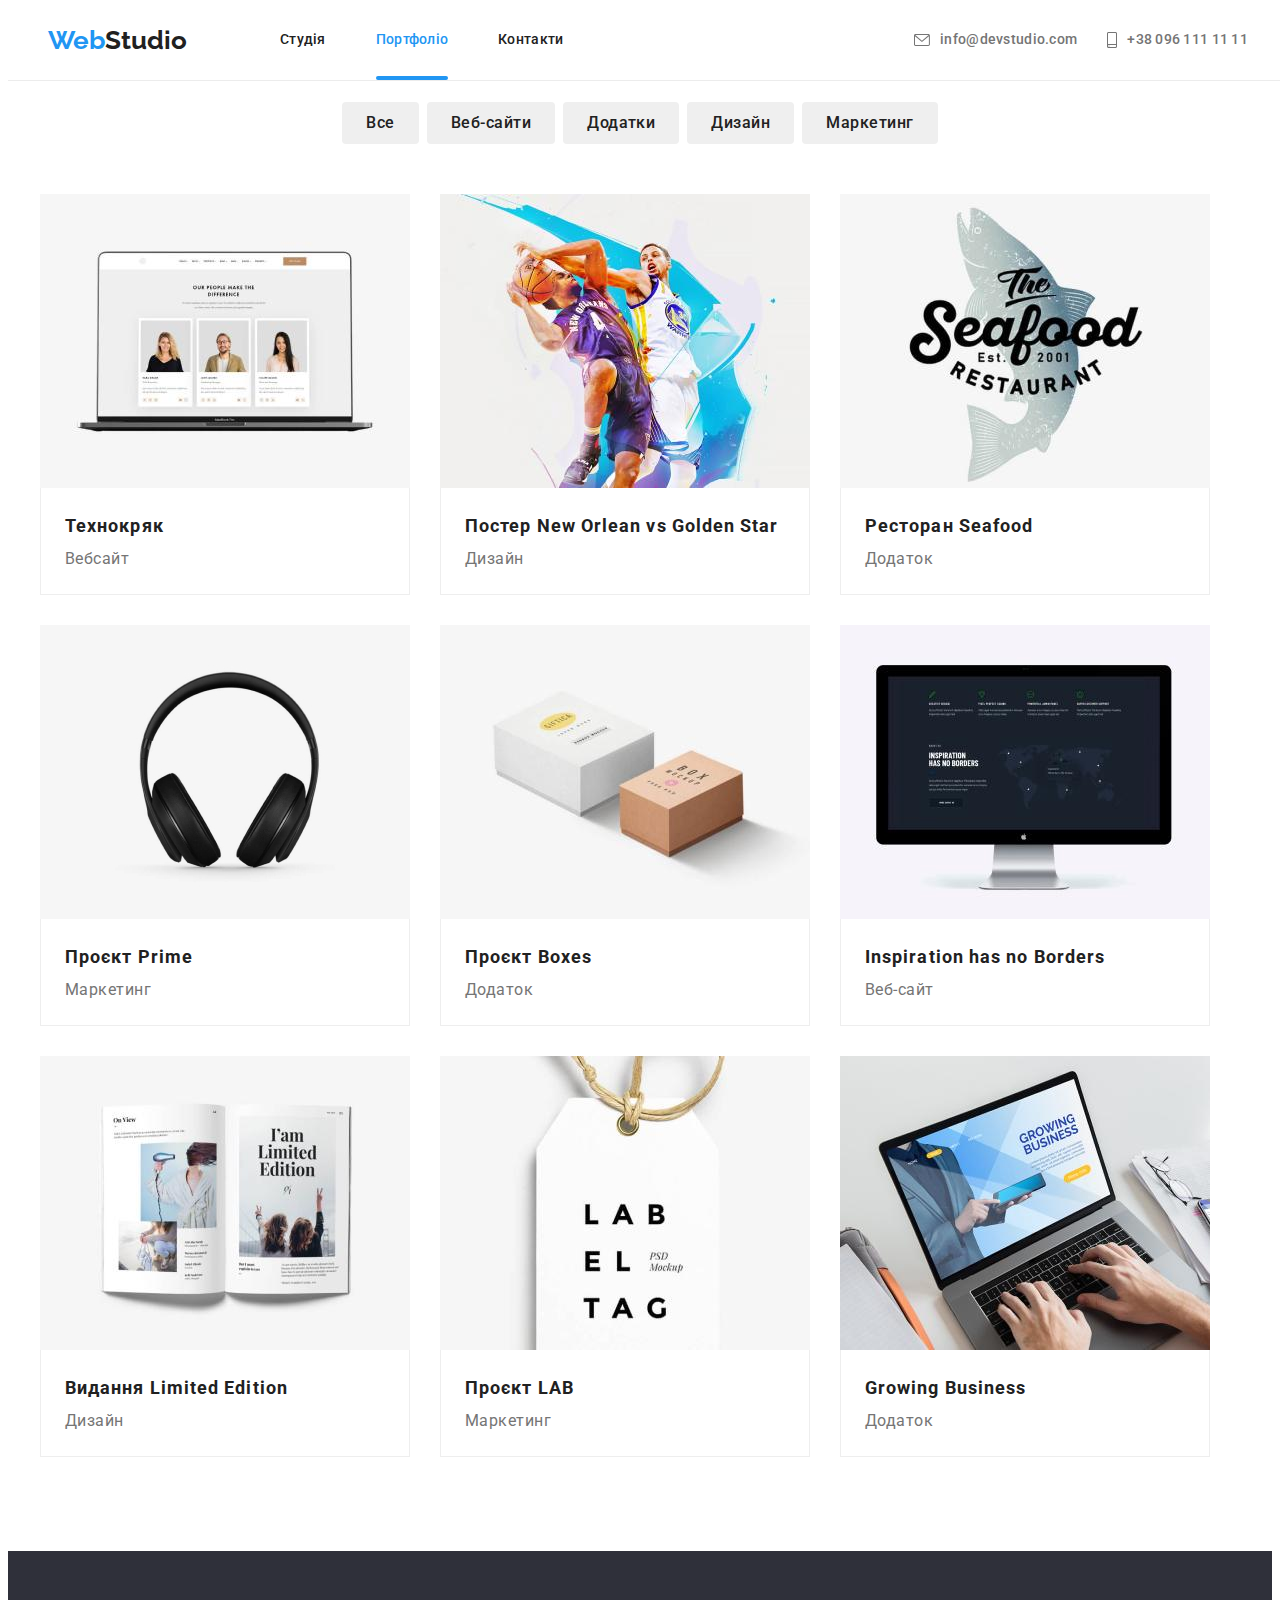
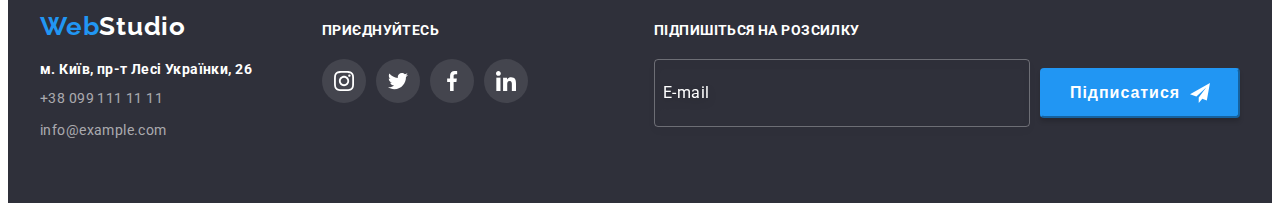
==== commit 8d799f4c: "Edited" ====
--- a/portfolio.html
+++ b/portfolio.html
@@ -20,12 +20,12 @@
   </head>
   <body>
     <header class="header">
-      <div class="container">
+      <div class="container header-container">
         <a class="web-studio link" href="./index.html" lang="en">
           Web<span class="studio">Studio</span></a
         >
         <button class="menu-open" type="button">
-          <svg class="open-icon" width="40" height="40">
+          <svg class="open-icon" width="24" height="16">
             <use href="./images/symbol-defs.svg#icon-menu-icon"></use>
           </svg>
         </button>
@@ -75,10 +75,10 @@
           <nav class="mob-menu-navigation">
             <ul class="mob-menu-list list">
               <li class="mob-menu-item">
-                <a href="" class="mob-menu-link link">Студія</a>
+                <a href="./index.html" class="mob-menu-link link">Студія</a>
               </li>
               <li class="mob-menu-item">
-                <a href="./portfolio.html" class="mob-menu-link link"
+                <a href="" class="mob-menu-link current-page-mob link"
                   >Портфоліо</a
                 >
               </li>
--- a/css/main.min.css
+++ b/css/main.min.css
@@ -1 +1 @@
-:root{--primary-text-color: #212121;--secondary-text-color: #757575;--hover-color: #2196f3;--background-color: #ffffff;--footer-background: #2f303a;--our-team-background: #f5f4fa;--features-background: #2f303a;--button-bacground: #188ce8;--our-job-bacground: #e5e5e5;--button-text: #ffffff;--hover-button: #188ce8;--icon-color: #afb1b8}body{background-color:var(--background-color);font-family:"Roboto"}.list{list-style:none}.link{text-decoration:none}p,h1,h2,h3,h4,h5,h6{margin:0}ul,ol{margin:0;padding-left:0}a{color:currentColor}input{padding:8px;font-family:inherit;width:440px;top:50px;left:50px}label{display:flex;flex-direction:column;margin-bottom:18px}img{display:block;max-width:100%;height:auto}.visually-hidden{position:absolute;white-space:nowrap;width:1px;height:1px;overflow:hidden;border:0;padding:0;clip:rect(0 0 0 0);clip-path:inset(50%);margin:-1px}.container{min-width:320px;margin:0 auto;padding:0 15px}@media screen and (max-width: 767px){.container{max-width:480px}}@media screen and (min-width: 768px){.container{max-width:768px}}@media screen and (min-width: 1200px){.container{max-width:1200px}}.web-studio{display:block;padding-top:24px;padding-bottom:24px;text-align:center;font-family:Raleway;font-weight:700;font-size:26px;line-height:1.19;text-decoration:none;color:var(--hover-color)}@media screen and (min-width: 1200px){.web-studio{font-size:26px}}.studio{color:var(--primary-text-color)}.button{padding:10px 32px;text-align:center;align-items:center;justify-content:center;font-family:inherit;display:block;margin:0 auto;margin-left:auto;margin-right:auto;font-weight:700;font-size:16px;line-height:1.87;letter-spacing:.06em;color:var(--button-text);background-color:var(--button-bacground);box-sizing:border-box;border-radius:5px;border:none;min-width:200px;height:50px;box-shadow:0px 4px 4px rgba(0,0,0,.15);transition:background-color 250ms cubic-bezier(0.4, 0, 0.2, 1)}.button:hover,.button:focus{background-color:var(--hover-color)}.menu{transition:transform 550ms cubic-bezier(0.4, 0, 0.2, 1);background-color:var(--background-color)}@media screen and (max-width: 330px){.menu{padding:40px 10px}}@media screen and (min-width: 480px){.menu{padding-left:0;padding-top:60px;padding-right:124px;padding-bottom:40px}}@media screen and (min-width: 768px){.menu{padding-left:71px;padding-top:60px;padding-right:71px;padding-bottom:30px}}@media screen and (min-width: 1200px){.menu{padding-left:282px;padding-top:94px;padding-right:282px;padding-bottom:34px}}.menu-list{display:flex;flex-wrap:wrap;gap:8px;margin-bottom:50px}@media screen and (min-width: 768px){.menu-list{display:flex;justify-content:center}}@media screen and (min-width: 768px){.menu-item{max-width:calc(33.3333333333% - 16px)}}.menu-button{font-family:inherit;font-weight:500;font-size:16px;line-height:1.62;letter-spacing:.03em;text-align:center;cursor:pointer;color:var(--primary-text-color);padding:6px 22px;border-radius:4px;border-color:rgba(0,0,0,0);transition:box-shadow 250ms cubic-bezier(0.4, 0, 0.2, 1),color 250ms cubic-bezier(0.4, 0, 0.2, 1),background-color 250ms cubic-bezier(0.4, 0, 0.2, 1)}.menu-button .current-button,.menu-button:hover,.menu-button:focus{color:var(--button-text);background-color:var(--hover-button);box-shadow:0px 1px 1px rgba(0,0,0,.12),0px 4px 4px rgba(0,0,0,.06),1px 4px 6px rgba(0,0,0,.16)}.footer-logo{display:block;margin-bottom:20px;font-family:"Raleway";font-style:normal;font-weight:700;font-size:26px;line-height:1.19;letter-spacing:.03em;text-decoration:none;color:var(--hover-color)}@media screen and (min-width: 480px){.footer-logo{display:block;align-items:center;justify-content:center}}.studio-footer{color:var(--button-text)}.backdrop{position:fixed;top:0;width:100vw;height:100vh;background-color:rgba(0,0,0,.2);transition:opacity 250ms cubic-bezier(0.4, 0, 0.2, 1),visibility 250ms cubic-bezier(0.4, 0, 0.2, 1)}.backdrop.is-hidden .modal{transform:translate(-50%, -50%) scale(0) rotate(360deg)}.modal{background-color:var(--background-color);border-radius:4px;width:100%;height:609px;position:absolute;top:50%;left:50%;transform:translate(-50%, -50%) scale(1) rotate(0);transition:transform 250ms cubic-bezier(0.4, 0, 0.2, 1);padding:40px;box-shadow:0px 1px 3px rgba(0,0,0,.12),0px 1px 1px rgba(0,0,0,.14),0px 2px 1px rgba(0,0,0,.2);border-radius:4px}@media screen and (max-width: 330px){.modal{padding:40px 10px}}@media screen and (min-width: 450px){.modal{width:450px;padding:40px}}@media screen and (min-width: 768px){.modal{width:450px;height:609px}}@media screen and (min-width: 1200px){.modal{width:528px;height:581px}}.modal-form{display:block;align-items:center;justify-content:center}.close-button{position:absolute;top:10px;right:10px;width:30px;height:30px;border:1px solid rgba(0,0,0,.1);border-radius:50%;background-color:rgba(0,0,0,0);display:flex;align-items:center;justify-content:center}.close-button:hover,.close-button:focus{color:var(--hover-color)}.is-hidden{opacity:0;visibility:hidden;pointer-events:none}.modal-title{display:block;font-weight:700;font-size:20px;line-height:1.5;text-align:center;letter-spacing:.03em;color:var(--primary-text-color);margin-bottom:12px}@media screen and (min-width: 1200px){.modal-title{font-weight:700;font-size:20px;line-height:1.15;letter-spacing:.03em;text-align:center}}.modal-input{width:100%;height:40px;border:1px solid rgba(33,33,33,.2);border-radius:4px;padding-left:35px;transition:border 250ms cubic-bezier(0.4, 0, 0.2, 1);outline:rgba(0,0,0,0);transition:border-color 250ms cubic-bezier(0.4, 0, 0.2, 1)}.modal-input:hover,.modal-input:focus{border-color:var(--hover-color)}.modal-icon{position:relative}.icon-input{position:absolute;left:8px;top:50%;transform:translateY(-50%);transition:fill 250ms cubic-bezier(0.4, 0, 0.2, 1)}.icon-input:hover,.icon-input:focus{fill:var(--hover-color)}.modal-input:hover+.icon-input,.modal-input:focus+.icon-input{fill:var(--hover-color)}.modal-label{font-weight:400;font-size:12px;line-height:1.16;letter-spacing:.01em;color:var(--secondary-text-color);margin-bottom:4px}.modal-window{margin-bottom:10px}.modal-window-comment{margin-bottom:20px}.modal-comment{display:block;width:100%;height:120px;border:1px solid rgba(33,33,33,.2);border-radius:4px;resize:none;padding:12px 16px;outline:rgba(0,0,0,0)}.modal-comment:hover,.modal-comment:focus{border-color:var(--hover-color)}.modal-comment::placeholder{font-weight:400;font-size:12px;line-height:1.16;letter-spacing:.01em;color:rgba(117,117,117,.5)}.checkbox{margin-bottom:30px;padding:0 12px}.modal-checkbox{position:relative;left:20px;display:block;align-items:center;justify-content:center;margin:0;font-weight:400;font-size:12px;line-height:1.16;letter-spacing:.03em;color:var(--secondary-text-color);transition:color 250ms cubic-bezier(0.4, 0, 0.2, 1)}@media screen and (min-width: 1200px){.modal-checkbox{font-weight:400;font-size:14px;line-height:1.71;letter-spacing:.03em}}.icon-checkbox{position:absolute;left:-28px;top:0;width:16px;height:15px;border:2px solid var(--primary-text-color);border-radius:3px;display:flex;align-items:center;justify-content:center;transition:border-color 250ms cubic-bezier(0.4, 0, 0.2, 1)}@media screen and (min-width: 1200px){.icon-checkbox{top:3px}}.checkbox-input:checked+.modal-checkbox .icon-checkbox{background-color:var(--hover-color);border-color:var(--hover-color)}.checkbox-input:focus+.icon-checkbox{border-color:var(--hover-color)}.icon-checkbox:hover,.icon-checkbox:focus{border-color:var(--hover-color)}.icon-check{fill:rgba(0,0,0,0)}.checkbox-input:checked+.modal-checkbox .icon-check{fill:var(--background-color)}.checkbox-link-span{top:0;margin-left:28px;padding:0}.checkbox-link{color:var(--hover-color)}.checkbox-button{display:flex;text-align:center;align-items:center;justify-content:center;margin:0 84px;width:200px;height:50px;font-weight:700;font-size:16px;line-height:1.87;letter-spacing:.06em;color:var(--button-text);background-color:var(--hover-color);box-shadow:0px 4px 4px rgba(0,0,0,.15);border-radius:4px;border:1px solid var(--hover-color);transition:color 250ms cubic-bezier(0.4, 0, 0.2, 1),bacground-color 250ms cubic-bezier(0.4, 0, 0.2, 1),box-shadow 250ms cubic-bezier(0.4, 0, 0.2, 1)}@media screen and (min-width: 1200px){.checkbox-button{margin:0 124px}}.checkbox-button:hover,.checkbox-button:focus{background-color:var(--hover-color);box-shadow:0px 4px 4px rgba(0,0,0,.15)}.close-icon{fill:currentColor}.close-icon:hover,.close-icon:focus{fill:var(--button-bacground)}.header{display:flex;align-items:center;justify-content:center;background-color:var(--background-color);border-bottom:1px solid #ececec;width:100%}.header>.container{display:flex;align-items:center;width:100%}.navigation{align-items:center;margin-left:93px}.navigation__list{display:none}@media screen and (min-width: 768px){.navigation__list{display:flex;gap:50px}}@media screen and (min-width: 1200px){.navigation__list{display:flex}}.navigation__item{display:block}.navigation__link{padding:30px 0;display:block;font-weight:500;font-size:14px;line-height:1.14;letter-spacing:.02em;color:var(--primary-text-color);transition:color 250ms cubic-bezier(0.4, 0, 0.2, 1)}.navigation__link:hover,.navigation__link:focus{color:var(--hover-color)}.current-page{color:var(--hover-color);position:relative}.current-page::after{content:"";position:absolute;left:0;bottom:-2px;display:block;width:100%;height:4px;background-color:var(--hover-color);border-radius:2px}.current-page,.header-link:hover,.header-link:focus{color:var(--hover-color)}.contacts{display:none}@media screen and (min-width: 768px){.contacts{display:block;margin-left:auto}}@media screen and (min-width: 1200px){.contacts{display:flex;gap:30px;margin-left:auto}}.contacts__item:not(:last-child){margin-bottom:10px}.contacts__mail{padding-top:20px;display:flex;align-items:center;font-weight:500;font-size:14px;line-height:1.14;letter-spacing:.02em;color:var(--secondary-text-color);transition:color 250ms cubic-bezier(0.4, 0, 0.2, 1)}.contacts__mail:hover,.contacts__mail:focus{color:var(--hover-color)}@media screen and (min-width: 768px){.contacts__mail{display:flex}}@media screen and (min-width: 1200px){.contacts__mail{display:flex;padding:32px 0}}.contacts__tel{padding-bottom:20px;display:flex;align-items:center;font-weight:500;font-size:14px;line-height:1.14;letter-spacing:.02em;color:var(--secondary-text-color);transition:color 250ms cubic-bezier(0.4, 0, 0.2, 1)}.contacts__tel:hover,.contacts__tel:focus{color:var(--hover-color)}@media screen and (min-width: 1200px){.contacts__tel{padding:32px 0}}.contacts__icon{display:inline-block;margin-right:10px;fill:currentColor}.menu-open{position:relative;display:inline-flex;margin:0;margin-left:auto;padding:0;border:none;color:var(--primary-text-color);background-color:var(--background-color)}@media screen and (min-width: 768px){.menu-open{display:none}}@media screen and (min-width: 1200px){.menu-open{display:none}}.menu-open:hover,.menu-open:focus{fill:var(--hover-color)}.open-icon{margin-left:auto}.mob-menu{display:flex;flex-direction:column;justify-content:space-between;position:fixed;z-index:2;width:100%;height:100%;top:0;padding:48px 40px;background-color:var(--background-color);transition:transform 250ms cubic-bezier(0.4, 0, 0.2, 1)}@media screen and (min-width: 768px){.mob-menu{display:none}}@media screen and (min-width: 1200px){.mob-menu{display:none}}.mobile-menu{display:flex;flex-direction:column;flex-wrap:wrap;justify-content:space-between;width:100%;height:100%}.menu-close{display:block;margin-left:auto;margin-bottom:10px;border:none;background-color:rgba(0,0,0,0)}.close-icon{background-color:rgba(0,0,0,0)}.close-icon:hover,.close-icon:focus{color:var(--hover-color)}.mob-menu-navigation{display:flex;flex-direction:column}.mob-menu-item:not(:last-child){margin-bottom:32px}.mob-menu-link{font-weight:500;font-size:24px;line-height:1.17;letter-spacing:.02em;color:var(--primary-text-color)}@media screen and (min-width: 480px){.mob-menu-link{font-size:40px}}.mob-contacts{margin-bottom:64px}.mob-contacts-item:not(:last-child){margin-bottom:32px}.mob-contacts-tel{font-weight:500;font-size:16px;line-height:1.16;letter-spacing:.02em;color:var(--secondary-text-color)}@media screen and (min-width: 480px){.mob-contacts-tel{font-size:34px}}.mob-contacts-mail{font-weight:500;font-size:16px;line-height:1.17;letter-spacing:.02em;color:var(--hover-color)}@media screen and (min-width: 480px){.mob-contacts-mail{font-size:24px}}.mob-soc-list{display:flex;flex-wrap:wrap;gap:20px}.mob-soc-item:not(:last-child){border-right:1px solid rgba(33,33,33,.2);padding-right:15px}.mob-soc-link{font-weight:500;font-size:14px;line-height:1.22;letter-spacing:.02em;color:var(--hover-color)}.hero{margin:0 auto;background-color:var(--features-background);padding:118px 60px;background-image:linear-gradient(rgba(47, 48, 58, 0.4), rgba(47, 48, 58, 0.4)),url(../images/Hero-bg-mob.jpg);background-repeat:no-repeat;background-position:center;background-size:cover;max-width:1600px;width:100%}@media(min-device-pixel-ratio: 2),(min-resolution: 192dpi),(min-resolution: 2dppx){.hero{background-image:linear-gradient(rgba(47, 48, 58, 0.4), rgba(47, 48, 58, 0.4)),url(../images/Hero-bg-mob-2x.jpg)}}@media screen and (min-width: 768px){.hero{margin:0 auto;padding:118px 204px;background-color:var(--features-background);background-image:linear-gradient(rgba(47, 48, 58, 0.4), rgba(47, 48, 58, 0.4)),url(../images/Hero-bg-tab.jpg);background-repeat:no-repeat;background-position:center;background-size:cover;height:400px}}@media screen and (min-width: 768px)and (min-device-pixel-ratio: 2),screen and (min-width: 768px)and (min-resolution: 192dpi),screen and (min-width: 768px)and (min-resolution: 2dppx){.hero{background-image:linear-gradient(rgba(47, 48, 58, 0.4), rgba(47, 48, 58, 0.4)),url(../images/Hero-bg-tab-2x.jpg)}}@media screen and (min-width: 1200px){.hero{margin:0 auto;height:600px;background-color:var(--features-background);padding:200px 0;background-image:linear-gradient(rgba(47, 48, 58, 0.4), rgba(47, 48, 58, 0.4)),url(../images/Fone.jpg);background-repeat:no-repeat;background-position:center;background-size:cover}}@media screen and (min-width: 1200px)and (min-device-pixel-ratio: 2),screen and (min-width: 1200px)and (min-resolution: 192dpi),screen and (min-width: 1200px)and (min-resolution: 2dppx){.hero{background-image:linear-gradient(rgba(47, 48, 58, 0.4), rgba(47, 48, 58, 0.4)),url(../images/Fone-2x.jpg)}}.hero-container{display:flex;flex-direction:column;align-items:center;justify-content:center}.features-main{margin-bottom:30px;color:var(--button-text);text-align:center;display:flex;align-items:center;justify-content:center;font-weight:900;font-size:26px;line-height:1.61;letter-spacing:.06em;text-transform:uppercase}@media screen and (min-width: 1200px){.features-main{margin-bottom:20px;text-align:center;font-weight:900;font-size:44px;line-height:1.36;letter-spacing:.06em;text-transform:uppercase;color:var(--background-color)}}.page-sections{padding:60px 0}@media screen and (min-width: 768px){.page-sections{padding:60px 0}}@media screen and (min-width: 1200px){.page-sections{padding:94px 0}}.features-list{display:flex;flex-wrap:wrap;gap:30px}.features-item{width:100%}@media screen and (min-width: 768px){.features-item{flex-basis:calc((100% - 30px)/2)}}@media screen and (min-width: 1200px){.features-item{flex-basis:calc((100% - 90px)/4)}}.page-icons{margin-bottom:30px;gap:30px;width:100%;height:120px;background-color:var(--our-team-background);border-radius:4px;display:flex;align-items:center;justify-content:center}.page-social-icon{fill:var(--primary-text-color)}.features-sub-title{display:flex;align-items:center;justify-content:center;margin-bottom:10px;font-weight:700;font-size:14px;line-height:1.14;letter-spacing:.03em;text-transform:uppercase;color:var(--primary-text-color)}@media screen and (min-width: 768px){.features-sub-title{display:block;text-align:start;align-items:start}}@media screen and (min-width: 1200px){.features-sub-title{display:block;text-align:start;align-items:start}}.features-description{font-size:14px;line-height:1.71;letter-spacing:.03em;color:var(--secondary-text-color)}.our-job{display:none}@media screen and (min-width: 768px){.our-job{display:none}}@media screen and (min-width: 1200px){.our-job{display:flex;padding-top:0}}.our-job-title{text-align:center;margin-bottom:50px;font-weight:700;font-size:36px;line-height:1.16;letter-spacing:.03em;color:var(--primary-text-color)}.our-job-list{display:flex;gap:30px}.our-job-item{background-color:var(--background-color);position:relative}.our-job-element{background-color:rgba(47,48,58,.8);width:370px;height:70px;position:absolute;bottom:0;font-weight:700;font-size:14px;line-height:1.14;letter-spacing:.03em;display:flex;align-items:center;justify-content:center;text-align:center;text-transform:uppercase;color:var(--button-text)}.our-team{background-color:var(--our-team-background)}@media screen and (min-width: 480px){.our-team{padding:60px 0}}@media screen and (min-width: 768px){.our-team{padding:60px 0}}@media screen and (min-width: 1200px){.our-team{padding:94px 0}}.our-team__title{font-weight:700;font-size:28px;line-height:1.17;letter-spacing:.03em;text-align:center;margin-bottom:30px}@media screen and (min-width: 768px){.our-team__title{font-weight:700;font-size:28px;line-height:1.17;letter-spacing:.03em;text-align:center;margin-bottom:30px}}@media screen and (min-width: 1200px){.our-team__title{text-align:center;margin-bottom:50px;font-weight:700;font-size:36px;line-height:1.16;letter-spacing:.03em;color:var(--primary-text-color)}}.our-team__list{display:flex;flex-wrap:wrap;gap:30px}.our-team__item{width:100%;background-color:var(--background-color);box-shadow:0px 1px 3px rgba(0,0,0,.12),0px 1px 1px rgba(0,0,0,.14),0px 2px 1px rgba(0,0,0,.2);border-radius:0px 0px 4px 4px}@media screen and (min-width: 768px){.our-team__item{width:calc((100% - 30px)/2)}}@media screen and (min-width: 1200px){.our-team__item{width:calc((100% - 90px)/4)}}.team{padding:30px 0}.team__emoloyees{margin-bottom:10px;font-weight:500;font-size:16px;line-height:1.18;letter-spacing:.03em;text-align:center;color:var(--primary-text-color)}.team__position{margin-bottom:16px;line-height:1.19;text-align:center;letter-spacing:.03em;color:var(--secondary-text-color)}.networks{display:flex;justify-content:center;gap:10px}.networks__link{border-radius:50%;width:44px;height:44px;display:flex;align-items:center;justify-content:center;background-color:rgba(0,0,0,0);transition:background-color 250ms cubic-bezier(0.4, 0, 0.2, 1)}.networks__link:hover,.networks__link:focus{background-color:var(--hover-color)}.networks__icon{display:inline-flex;fill:var(--icon-color);transition:fill 250ms cubic-bezier(0.4, 0, 0.2, 1)}.networks__link:hover .networks__icon,.networks__link:focus .networks__icon{fill:var(--button-text)}.regular-clients{padding-top:123px;padding-bottom:60px}@media screen and (min-width: 768px){.regular-clients{padding:60px 0}}@media screen and (min-width: 1200px){.regular-clients{padding:94px 0}}.regular-clients__title{font-weight:700;font-size:28px;line-height:1.17;letter-spacing:.03em;text-align:center;margin-bottom:30px}@media screen and (min-width: 768px){.regular-clients__title{font-weight:700;font-size:28px;line-height:1.17;letter-spacing:.03em;text-align:center;margin-bottom:30px}}@media screen and (min-width: 1200px){.regular-clients__title{font-weight:700;font-size:36px;line-height:1.16;letter-spacing:.03em;text-align:center;color:var(--primary-text-color);margin-bottom:50px}}.regular-clients__list{display:flex;flex-wrap:wrap;gap:30px}.regular-clients__item{width:100%;width:calc((100% - 30px)/2)}@media screen and (min-width: 768px){.regular-clients__item{width:calc((100% - 60px)/3)}}@media screen and (min-width: 1200px){.regular-clients__item{width:calc((100% - 150px)/6)}}.regular-clients__link{border:1px solid #afb1b8;border-radius:4px;width:100%;height:92px;outline:rgba(0,0,0,0);display:flex;align-items:center;justify-content:center;transition:border 250ms cubic-bezier(0.4, 0, 0.2, 1)}@media screen and (min-width: 480px){.regular-clients__link{width:100%}}@media screen and (min-width: 768px){.regular-clients__link{width:100%}}@media screen and (min-width: 1200px){.regular-clients__link{width:100%}}.regular-clients__link:hover,.regular-clients__link:focus{border:1px solid var(--hover-color);fill:var(--hover-color)}.regular-clients__icon{display:inline-flex;fill:var(--icon-color);transition:fill 250ms cubic-bezier(0.4, 0, 0.2, 1)}.regular-clients__link:hover .regular-clients__icon,.regular-clients__link:focus .regular-clients__icon{fill:var(--hover-color)}.footer{padding:60px 0;background-color:var(--footer-background)}.footer-display{display:block}@media screen and (min-width: 1200px){.footer-display{display:flex;align-items:baseline}}.footer-mob{display:block;flex-direction:column;flex-wrap:wrap;text-align:center;align-items:center;justify-content:center;margin-bottom:60px}@media screen and (min-width: 768px){.footer-mob{display:flex;align-items:baseline;flex-direction:row;justify-content:space-around}}@media screen and (min-width: 1200px){.footer-mob{display:flex;align-items:baseline;flex-direction:row;margin-bottom:0}}.footer-contacts{display:block;align-items:center;justify-content:center;margin-bottom:60px}@media screen and (min-width: 768px){.footer-contacts{display:block;margin-bottom:0}}@media screen and (min-width: 1200px){.footer-contacts{display:block;margin-bottom:0}}.address{color:var(--button-text);font-style:normal;font-size:14px;line-height:1.7}.footer-list{display:block;align-items:center;justify-content:center}.footer-item:not(:last-child){margin-bottom:9px}.footer-address{margin-bottom:9px;font-weight:700;font-size:14px;line-height:1.14;letter-spacing:.03em;color:var(--button-text);transition:color 250ms cubic-bezier(0.4, 0, 0.2, 1)}.footer-address:hover,.footer-address:focus{color:var(--hover-color)}.footer-tel{font-size:14px;line-height:1.71;letter-spacing:.03em;color:rgba(255,255,255,.6);transition:color 250ms cubic-bezier(0.4, 0, 0.2, 1)}.footer-tel:hover,.footer-tel:focus{color:var(--hover-color)}.footer-mail{font-size:14px;line-height:1.71;letter-spacing:.03em;color:rgba(255,255,255,.6);transition:color 250ms cubic-bezier(0.4, 0, 0.2, 1)}.footer-mail:hover,.footer-mail:focus{color:var(--hover-color)}@media screen and (min-width: 768px){.join-us{display:block}}@media screen and (min-width: 1200px){.join-us{display:block;margin-left:70px;margin-bottom:0}}.join-us-title{display:flex;align-items:center;justify-content:center;margin-bottom:20px;font-weight:700;font-size:14px;line-height:1.14;letter-spacing:.03em;text-transform:uppercase;color:var(--button-text);transition:color 250ms cubic-bezier(0.4, 0, 0.2, 1)}@media screen and (min-width: 1200px){.join-us-title{display:block;text-align:left}}.join-us-list{display:flex;align-items:center;justify-content:center;gap:10px}@media screen and (min-width: 768px){.join-us-list{display:flex;gap:10px}}@media screen and (min-width: 1200px){.join-us-list{display:flex;gap:10px}}.join-us-link{border-radius:50%;background-color:rgba(255,255,255,.1);width:44px;height:44px;display:flex;align-items:center;justify-content:center;transition:bacground-color 250ms cubic-bezier(0.4, 0, 0.2, 1)}.join-us-link:hover,.join-us-link:focus{background-color:var(--hover-color)}.join-us-icon{fill:var(--button-text)}.subscribe{margin-left:auto;display:flex;flex-direction:column}.subscribe__form{display:flex;align-items:center;justify-content:center;flex-direction:column;gap:20px}@media screen and (min-width: 768px){.subscribe__form{display:flex;align-items:center;justify-content:center;width:auto;flex-direction:column;gap:20px}}@media screen and (min-width: 1200px){.subscribe__form{display:flex;flex-direction:row;gap:0}}.subscribe__text{display:flex;align-items:center;justify-content:center;margin-bottom:20px;font-weight:700;font-size:14px;line-height:1.14;letter-spacing:.03em;text-transform:uppercase;color:var(--button-text)}@media screen and (min-width: 1200px){.subscribe__text{display:flex;align-items:start;justify-content:start}}.subscribe__input{display:flex;margin-right:10px;width:100%;height:50px;color:var(--button-text);font-weight:400;font-size:16px;line-height:1.25;letter-spacing:.03em;background-color:rgba(0,0,0,0);border:1px solid rgba(255,255,255,.3);filter:drop-shadow(0px 4px 4px rgba(0, 0, 0, 0.15));border-radius:4px;outline:rgba(0,0,0,0)}@media screen and (min-width: 768px){.subscribe__input{width:450px}}@media screen and (min-width: 1200px){.subscribe__input{width:358px}}.subscribe__input::placeholder{font-size:16px;line-height:1.25;letter-spacing:.03em;color:var(--button-text)}.subscribe__input:hover,.subscribe__input:focus{border:1px solid var(--hover-color)}.subscribe__button{padding:10px 28px;width:200px;height:50px;background-color:var(--hover-color);box-shadow:0px 4px 4px rgba(0,0,0,.15);border-radius:4px;border-color:var(--hover-color);font-weight:700;font-size:16px;line-height:1.87;letter-spacing:.06em;color:var(--button-text);display:flex;align-items:center;transition:background-color 250ms cubic-bezier(0.4, 0, 0.2, 1)}.subscribe__button:hover,.subscribe__button:focus{background-color:var(--hover-color)}.subscribe__icon{fill:var(--background-color);margin-left:10px}.projects{display:block;background-color:var(--background-color)}@media screen and (min-width: 480px){.projects{padding:60px 15px}}@media screen and (min-width: 768px){.projects{padding:60px 15px}}@media screen and (min-width: 1200px){.projects{padding:94px 0}}.projects-list{display:flex;flex-wrap:wrap;gap:30px}.project-item{max-width:450px}@media screen and (min-width: 768px){.project-item{max-width:calc((100% - 30px)/2)}}@media screen and (min-width: 1200px){.project-item{max-width:calc((100% - 60px)/3)}}.portfolio-icon{display:flex;flex-direction:column;height:100%;outline:rgba(0,0,0,0);transition:transform 250ms cubic-bezier(0.4, 0, 0.2, 1),box-shadow 250ms cubic-bezier(0.4, 0, 0.2, 1)}@media screen and (min-width: 768px){.portfolio-icon{display:flex;flex-direction:column;height:100%}}@media screen and (min-width: 1200px){.portfolio-icon{display:flex;flex-direction:column;height:100%}}.portfolio-icon:hover,.portfolio-icon:focus{box-shadow:0px 1px 1px rgba(0,0,0,.12),0px 4px 4px rgba(0,0,0,.06),1px 4px 6px rgba(0,0,0,.16)}.portfolio-icon:hover,.portfolio-icon:focus{display:block;box-shadow:0px 1px 1px rgba(0,0,0,.12),0px 4px 4px rgba(0,0,0,.06),1px 4px 6px rgba(0,0,0,.16)}.portfolio-box{display:block;flex-grow:1;padding:20px 24px;border:1px solid #eee;border-top:0}.portfolio-overlay{position:relative;overflow:hidden}.portfolio-text{top:0;left:0;overflow-y:scroll;width:100%;height:100%;flex-grow:1;padding:63px 24px;color:var(--button-text);font-size:18px;line-height:1.56;background-color:rgba(33,150,243,.9);content:"";position:absolute;transform:translateY(101%);transition:transform 250ms cubic-bezier(0.4, 0, 0.2, 1)}.portfolio-icon:hover .portfolio-text,.portfolio-icon:focus .portfolio-text{transform:translateY(0);box-shadow:0px 1px 1px rgba(0,0,0,.12),0px 4px 4px rgba(0,0,0,.06),1px 4px 6px rgba(0,0,0,.16)}.projects-title{font-weight:700;font-size:18px;line-height:2;letter-spacing:.06em;color:var(--primary-text-color)}.project-description{font-weight:400;font-size:16px;line-height:1.87;letter-spacing:.03em;color:var(--secondary-text-color)}/*# sourceMappingURL=main.min.css.map */+:root{--primary-text-color: #212121;--secondary-text-color: #757575;--hover-color: #2196f3;--background-color: #ffffff;--footer-background: #2f303a;--our-team-background: #f5f4fa;--features-background: #2f303a;--button-bacground: #188ce8;--our-job-bacground: #e5e5e5;--button-text: #ffffff;--hover-button: #188ce8;--icon-color: #afb1b8}body{background-color:var(--background-color);font-family:"Roboto"}.list{list-style:none}.link{text-decoration:none}p,h1,h2,h3,h4,h5,h6{margin:0}ul,ol{margin:0;padding-left:0}a{color:currentColor}input{padding:8px;font-family:inherit;width:440px;top:50px;left:50px}label{display:flex;flex-direction:column;margin-bottom:18px}img{display:block;max-width:100%;height:auto}.visually-hidden{position:absolute;white-space:nowrap;width:1px;height:1px;overflow:hidden;border:0;padding:0;clip:rect(0 0 0 0);clip-path:inset(50%);margin:-1px}.container{min-width:320px;margin:0 auto;padding:0 15px}@media screen and (max-width: 767px){.container{max-width:480px}}@media screen and (min-width: 768px){.container{max-width:768px}}@media screen and (min-width: 1200px){.container{max-width:1200px}}.web-studio{display:block;padding-top:24px;padding-bottom:24px;text-align:center;font-family:Raleway;font-weight:700;font-size:26px;line-height:1.19;text-decoration:none;color:var(--hover-color)}@media screen and (min-width: 1200px){.web-studio{font-size:26px}}.studio{color:var(--primary-text-color)}.button{padding:10px 32px;text-align:center;align-items:center;justify-content:center;font-family:inherit;display:block;margin:0 auto;margin-left:auto;margin-right:auto;font-weight:700;font-size:16px;line-height:1.87;letter-spacing:.06em;color:var(--button-text);background-color:var(--button-bacground);box-sizing:border-box;border-radius:5px;border:none;min-width:200px;height:50px;box-shadow:0px 4px 4px rgba(0,0,0,.15);transition:background-color 250ms cubic-bezier(0.4, 0, 0.2, 1)}.button:hover,.button:focus{background-color:var(--hover-color)}.menu{transition:transform 550ms cubic-bezier(0.4, 0, 0.2, 1);background-color:var(--background-color)}@media screen and (max-width: 330px){.menu{padding:40px 10px}}@media screen and (min-width: 480px){.menu{padding-left:0;padding-top:60px;padding-right:124px;padding-bottom:40px}}@media screen and (min-width: 768px){.menu{padding-left:71px;padding-top:60px;padding-right:71px;padding-bottom:30px}}@media screen and (min-width: 1200px){.menu{padding-left:282px;padding-top:94px;padding-right:282px;padding-bottom:34px}}.menu-list{display:flex;flex-wrap:wrap;gap:8px;margin-bottom:50px}@media screen and (min-width: 768px){.menu-list{display:flex;justify-content:center}}@media screen and (min-width: 768px){.menu-item{max-width:calc(33.3333333333% - 16px)}}.menu-button{font-family:inherit;font-weight:500;font-size:16px;line-height:1.62;letter-spacing:.03em;text-align:center;cursor:pointer;color:var(--primary-text-color);padding:6px 22px;border-radius:4px;border-color:rgba(0,0,0,0);transition:box-shadow 250ms cubic-bezier(0.4, 0, 0.2, 1);transition:color 250ms cubic-bezier(0.4, 0, 0.2, 1);transition:background-color 250ms cubic-bezier(0.4, 0, 0.2, 1)}.menu-button .current-button,.menu-button:hover,.menu-button:focus{color:var(--button-text);background-color:var(--hover-button);box-shadow:0px 1px 1px rgba(0,0,0,.12),0px 4px 4px rgba(0,0,0,.06),1px 4px 6px rgba(0,0,0,.16)}.footer-logo{display:block;margin-bottom:20px;font-family:"Raleway";font-style:normal;font-weight:700;font-size:26px;line-height:1.19;letter-spacing:.03em;text-decoration:none;color:var(--hover-color)}@media screen and (min-width: 480px){.footer-logo{display:block;align-items:center;justify-content:center}}.studio-footer{color:var(--button-text)}.backdrop{position:fixed;top:0;width:100vw;height:100vh;background-color:rgba(0,0,0,.2);transition:opacity 250ms cubic-bezier(0.4, 0, 0.2, 1),visibility 250ms cubic-bezier(0.4, 0, 0.2, 1)}.backdrop.is-hidden .modal{transform:translate(-50%, -50%) scale(0) rotate(360deg)}.modal{background-color:var(--background-color);border-radius:4px;width:100%;height:609px;position:absolute;top:50%;left:50%;transform:translate(-50%, -50%) scale(1) rotate(0);transition:transform 250ms cubic-bezier(0.4, 0, 0.2, 1);padding:40px;box-shadow:0px 1px 3px rgba(0,0,0,.12),0px 1px 1px rgba(0,0,0,.14),0px 2px 1px rgba(0,0,0,.2);border-radius:4px}@media screen and (max-width: 330px){.modal{padding:40px 10px}}@media screen and (min-width: 450px){.modal{width:450px;padding:40px}}@media screen and (min-width: 768px){.modal{width:450px;height:609px}}@media screen and (min-width: 1200px){.modal{width:528px;height:581px}}.modal-form{display:block;align-items:center;justify-content:center}.close-button{position:absolute;top:10px;right:10px;width:30px;height:30px;border:1px solid rgba(0,0,0,.1);border-radius:50%;background-color:rgba(0,0,0,0);display:flex;align-items:center;justify-content:center}.close-button:hover,.close-button:focus{color:var(--hover-color)}.is-hidden{opacity:0;visibility:hidden;pointer-events:none}.modal-title{display:block;font-weight:700;font-size:20px;line-height:1.5;text-align:center;letter-spacing:.03em;color:var(--primary-text-color);margin-bottom:12px}@media screen and (min-width: 1200px){.modal-title{font-weight:700;font-size:20px;line-height:1.15;letter-spacing:.03em;text-align:center}}.modal-input{width:100%;height:40px;border:1px solid rgba(33,33,33,.2);border-radius:4px;padding-left:35px;transition:border 250ms cubic-bezier(0.4, 0, 0.2, 1);outline:rgba(0,0,0,0);transition:border-color 250ms cubic-bezier(0.4, 0, 0.2, 1)}.modal-input:hover,.modal-input:focus{border-color:var(--hover-color)}.modal-icon{position:relative}.icon-input{position:absolute;left:8px;top:50%;transform:translateY(-50%);transition:fill 250ms cubic-bezier(0.4, 0, 0.2, 1)}.icon-input:hover,.icon-input:focus{fill:var(--hover-color)}.modal-input:hover+.icon-input,.modal-input:focus+.icon-input{fill:var(--hover-color)}.modal-label{font-weight:400;font-size:12px;line-height:1.16;letter-spacing:.01em;color:var(--secondary-text-color);margin-bottom:4px}.modal-window{margin-bottom:10px}.modal-window-comment{margin-bottom:20px}.modal-comment{display:block;width:100%;height:120px;border:1px solid rgba(33,33,33,.2);border-radius:4px;resize:none;padding:12px 16px;outline:rgba(0,0,0,0)}.modal-comment:hover,.modal-comment:focus{border-color:var(--hover-color)}.modal-comment::placeholder{font-weight:400;font-size:12px;line-height:1.16;letter-spacing:.01em;color:rgba(117,117,117,.5)}.checkbox{margin-bottom:30px;padding:0 12px}.modal-checkbox{position:relative;left:20px;display:block;align-items:center;justify-content:center;margin:0;font-weight:400;font-size:12px;line-height:1.16;letter-spacing:.03em;color:var(--secondary-text-color);transition:color 250ms cubic-bezier(0.4, 0, 0.2, 1)}@media screen and (min-width: 1200px){.modal-checkbox{font-weight:400;font-size:14px;line-height:1.71;letter-spacing:.03em}}.icon-checkbox{position:absolute;left:-28px;top:0;width:16px;height:15px;border:2px solid var(--primary-text-color);border-radius:3px;display:flex;align-items:center;justify-content:center;transition:border-color 250ms cubic-bezier(0.4, 0, 0.2, 1)}@media screen and (min-width: 1200px){.icon-checkbox{top:3px}}.checkbox-input:checked+.modal-checkbox .icon-checkbox{background-color:var(--hover-color);border-color:var(--hover-color)}.checkbox-input:focus+.icon-checkbox{border-color:var(--hover-color)}.icon-checkbox:hover,.icon-checkbox:focus{border-color:var(--hover-color)}.icon-check{fill:rgba(0,0,0,0)}.checkbox-input:checked+.modal-checkbox .icon-check{fill:var(--background-color)}.checkbox-link-span{top:0;margin-left:28px;padding:0}.checkbox-link{color:var(--hover-color)}.checkbox-button{display:flex;text-align:center;align-items:center;justify-content:center;margin:0 84px;width:200px;height:50px;font-weight:700;font-size:16px;line-height:1.87;letter-spacing:.06em;color:var(--button-text);background-color:var(--hover-color);box-shadow:0px 4px 4px rgba(0,0,0,.15);border-radius:4px;border:1px solid var(--hover-color);transition:color 250ms cubic-bezier(0.4, 0, 0.2, 1),bacground-color 250ms cubic-bezier(0.4, 0, 0.2, 1),box-shadow 250ms cubic-bezier(0.4, 0, 0.2, 1)}@media screen and (min-width: 1200px){.checkbox-button{margin:0 124px}}.checkbox-button:hover,.checkbox-button:focus{background-color:var(--hover-color);box-shadow:0px 4px 4px rgba(0,0,0,.15)}.close-icon{fill:currentColor}.close-icon:hover,.close-icon:focus{fill:var(--button-bacground)}.header{background-color:var(--background-color);border-bottom:1px solid #ececec;width:100%;position:fixed;top:0;z-index:1}.header-container{display:flex;align-items:center;padding:0 15px}.header>.container{display:flex;align-items:center;width:100%}.navigation{display:none;align-items:center;margin-left:93px}@media screen and (min-width: 768px){.navigation{display:flex;align-items:center}}.navigation__list{display:none}@media screen and (min-width: 768px){.navigation__list{display:flex;gap:50px}}@media screen and (min-width: 1200px){.navigation__list{display:flex}}.navigation__item{display:block}.navigation__link{padding:30px 0;display:block;font-weight:500;font-size:14px;line-height:1.14;letter-spacing:.02em;color:var(--primary-text-color);transition:color 250ms cubic-bezier(0.4, 0, 0.2, 1)}.navigation__link:hover,.navigation__link:focus{color:var(--hover-color)}.current-page{color:var(--hover-color);position:relative}.current-page::after{content:"";position:absolute;left:0;bottom:-2px;display:block;width:100%;height:4px;background-color:var(--hover-color);border-radius:2px}.current-page,.header-link:hover,.header-link:focus{color:var(--hover-color)}.contacts{display:none;margin:0}@media screen and (min-width: 768px){.contacts{display:block;margin-left:auto}}@media screen and (min-width: 1200px){.contacts{display:flex;gap:30px;margin-left:auto}}.contacts__item:not(:last-child){margin-bottom:10px}@media screen and (min-width: 1200px){.contacts__item:not(:last-child){margin-bottom:0}}.contacts__mail{padding-top:20px;display:flex;align-items:center;font-weight:500;font-size:14px;line-height:1.14;letter-spacing:.02em;color:var(--secondary-text-color);transition:color 250ms cubic-bezier(0.4, 0, 0.2, 1)}.contacts__mail:hover,.contacts__mail:focus{color:var(--hover-color)}@media screen and (min-width: 768px){.contacts__mail{display:flex}}@media screen and (min-width: 1200px){.contacts__mail{display:flex;padding:32px 0}}.contacts__tel{padding-bottom:20px;display:flex;align-items:center;font-weight:500;font-size:14px;line-height:1.14;letter-spacing:.02em;color:var(--secondary-text-color);transition:color 250ms cubic-bezier(0.4, 0, 0.2, 1)}.contacts__tel:hover,.contacts__tel:focus{color:var(--hover-color)}@media screen and (min-width: 1200px){.contacts__tel{padding:32px 0}}.contacts__icon{display:inline-block;margin-right:10px;fill:currentColor}.menu-open{position:relative;display:inline-flex;margin-left:auto;padding:0;border:none;color:var(--primary-text-color);background-color:var(--background-color)}@media screen and (min-width: 768px){.menu-open{display:none}}@media screen and (min-width: 1200px){.menu-open{display:none}}.menu-open:hover,.menu-open:focus{fill:var(--hover-color)}.mob-menu{display:flex;flex-direction:column;justify-content:space-between;position:fixed;z-index:2;width:100%;height:100%;top:0;padding:48px 40px;background-color:var(--background-color);transition:transform 250ms cubic-bezier(0.4, 0, 0.2, 1)}@media screen and (min-width: 768px){.mob-menu{display:none}}@media screen and (min-width: 1200px){.mob-menu{display:none}}.mobile-menu{display:flex;flex-direction:column;flex-wrap:wrap;justify-content:space-between;width:100%;height:100%}.menu-close{position:absolute;right:25px;top:21px;display:block;margin-bottom:10px;border:none;background-color:rgba(0,0,0,0)}.menu-close:hover,.menu-close:focus{color:var(--hover-color)}.close-icon{background-color:rgba(0,0,0,0)}.close-icon:hover,.close-icon:focus{color:var(--hover-color)}.mob-menu-navigation{display:flex;flex-direction:column}.mob-menu-item:not(:last-child){margin-bottom:32px}.mob-menu-link{font-weight:500;font-size:24px;line-height:1.17;letter-spacing:.02em;color:var(--primary-text-color);transition:color 250ms cubic-bezier(0.4, 0, 0.2, 1)}@media screen and (min-width: 480px){.mob-menu-link{font-size:40px}}.mob-menu-link:hover,.mob-menu-link:focus{color:var(--hover-color)}.current-page-mob{color:var(--hover-color)}.mob-contacts{margin-bottom:64px}.mob-contacts-item:not(:last-child){margin-bottom:32px}.mob-contacts-tel{font-weight:500;font-size:20px;line-height:1.16;letter-spacing:.02em;color:var(--secondary-text-color)}@media screen and (min-width: 480px){.mob-contacts-tel{font-size:34px}}.mob-contacts-tel:hover,.mob-contacts-tel:focus{color:var(--hover-color)}.mob-contacts-mail{font-weight:500;font-size:20px;line-height:1.17;letter-spacing:.02em;color:var(--hover-color)}@media screen and (min-width: 480px){.mob-contacts-mail{font-size:24px}}.mob-soc-list{display:flex;flex-wrap:wrap;gap:20px}.mob-soc-item:not(:last-child){border-right:1px solid rgba(33,33,33,.2);padding-right:15px}.mob-soc-link{font-weight:500;font-size:18px;line-height:1.22;letter-spacing:.02em;color:var(--hover-color)}.hero{margin:0 auto;background-color:var(--features-background);padding:118px 0;background-image:linear-gradient(rgba(47, 48, 58, 0.4), rgba(47, 48, 58, 0.4)),url(../images/Hero-bg-mob.jpg);background-repeat:no-repeat;background-position:center;background-size:cover;max-width:1600px;width:100%}@media(min-device-pixel-ratio: 2),(min-resolution: 192dpi),(min-resolution: 2dppx){.hero{background-image:linear-gradient(rgba(47, 48, 58, 0.4), rgba(47, 48, 58, 0.4)),url(../images/Hero-bg-mob-2x.jpg)}}@media screen and (min-width: 768px){.hero{margin:0 auto;padding:118px 0;background-color:var(--features-background);background-image:linear-gradient(rgba(47, 48, 58, 0.4), rgba(47, 48, 58, 0.4)),url(../images/Hero-bg-tab.jpg);background-repeat:no-repeat;background-position:center;background-size:cover;max-width:1600px;height:400px}}@media screen and (min-width: 768px)and (min-device-pixel-ratio: 2),screen and (min-width: 768px)and (min-resolution: 192dpi),screen and (min-width: 768px)and (min-resolution: 2dppx){.hero{background-image:linear-gradient(rgba(47, 48, 58, 0.4), rgba(47, 48, 58, 0.4)),url(../images/Hero-bg-tab-2x.jpg)}}@media screen and (min-width: 1200px){.hero{margin:0 auto;max-width:1600px;height:600px;background-color:var(--features-background);padding:200px 0;background-image:linear-gradient(rgba(47, 48, 58, 0.4), rgba(47, 48, 58, 0.4)),url(../images/Fone.jpg);background-repeat:no-repeat;background-size:cover}}@media screen and (min-width: 1200px)and (min-device-pixel-ratio: 2),screen and (min-width: 1200px)and (min-resolution: 192dpi),screen and (min-width: 1200px)and (min-resolution: 2dppx){.hero{background-image:linear-gradient(rgba(47, 48, 58, 0.4), rgba(47, 48, 58, 0.4)),url(../images/Fone-2x.jpg)}}.hero-container{display:flex;flex-wrap:wrap;flex-direction:column;align-items:center;justify-content:center;min-width:360px}@media screen and (min-width: 768px){.hero-container{max-width:360px;padding:0}}@media screen and (min-width: 1200px){.hero-container{max-width:696px}}.features-main{margin-bottom:30px;color:var(--button-text);text-align:center;display:flex;align-items:center;justify-content:center;font-weight:900;font-size:26px;line-height:1.61;letter-spacing:.06em;text-transform:uppercase;max-width:696px}@media screen and (min-width: 768px){.features-main{max-width:696px}}@media screen and (min-width: 1200px){.features-main{margin-bottom:20px;display:flex;align-items:center;justify-content:center;text-align:center;width:696px;font-weight:900;font-size:44px;line-height:1.36;letter-spacing:.06em;text-transform:uppercase;color:var(--background-color)}}.page-sections{padding:60px 0}@media screen and (min-width: 768px){.page-sections{padding:60px 0}}@media screen and (min-width: 1200px){.page-sections{padding:94px 0}}.features-list{display:block}@media screen and (min-width: 768px){.features-list{display:flex;flex-wrap:wrap;gap:30px}}@media screen and (min-width: 1200px){.features-list{display:flex;flex-wrap:wrap;gap:30px}}.features-item{margin-bottom:30px;width:100%}@media screen and (min-width: 768px){.features-item{margin-bottom:0;flex-basis:calc((100% - 30px)/2)}}@media screen and (min-width: 1200px){.features-item{margin-bottom:0;flex-basis:calc((100% - 90px)/4)}}.page-icons{margin-bottom:30px;gap:30px;width:100%;height:120px;background-color:var(--our-team-background);border-radius:4px;display:flex;align-items:center;justify-content:center}.page-social-icon{fill:var(--primary-text-color)}.features-sub-title{display:flex;align-items:center;justify-content:center;margin-bottom:10px;font-weight:700;font-size:14px;line-height:1.14;letter-spacing:.03em;text-transform:uppercase;color:var(--primary-text-color)}@media screen and (min-width: 768px){.features-sub-title{display:block;text-align:start;align-items:start}}@media screen and (min-width: 1200px){.features-sub-title{display:block;text-align:start;align-items:start}}.features-description{font-size:14px;line-height:1.71;letter-spacing:.03em;color:var(--secondary-text-color)}.our-job{display:none}@media screen and (min-width: 768px){.our-job{display:none}}@media screen and (min-width: 1200px){.our-job{display:flex;padding-top:0}}.our-job-title{text-align:center;margin-bottom:50px;font-weight:700;font-size:36px;line-height:1.16;letter-spacing:.03em;color:var(--primary-text-color)}.our-job-list{display:flex;gap:30px}.our-job-item{background-color:var(--background-color);position:relative}.our-job-element{background-color:rgba(47,48,58,.8);width:370px;height:70px;position:absolute;bottom:0;font-weight:700;font-size:14px;line-height:1.14;letter-spacing:.03em;display:flex;align-items:center;justify-content:center;text-align:center;text-transform:uppercase;color:var(--button-text)}.our-team{background-color:var(--our-team-background)}@media screen and (min-width: 480px){.our-team{padding:60px 0}}@media screen and (min-width: 768px){.our-team{padding:60px 0}}@media screen and (min-width: 1200px){.our-team{padding:94px 0}}.our-team__title{font-weight:700;font-size:28px;line-height:1.17;letter-spacing:.03em;text-align:center;margin-bottom:30px}@media screen and (min-width: 768px){.our-team__title{font-weight:700;font-size:28px;line-height:1.17;letter-spacing:.03em;text-align:center;margin-bottom:30px}}@media screen and (min-width: 1200px){.our-team__title{text-align:center;margin-bottom:50px;font-weight:700;font-size:36px;line-height:1.16;letter-spacing:.03em;color:var(--primary-text-color)}}.our-team__list{display:block}@media screen and (min-width: 768px){.our-team__list{display:flex;flex-wrap:wrap;gap:30px}}@media screen and (min-width: 1200px){.our-team__list{display:flex;flex-wrap:wrap;gap:30px}}.our-team__item{width:100%;margin-bottom:30px;background-color:var(--background-color);box-shadow:0px 1px 3px rgba(0,0,0,.12),0px 1px 1px rgba(0,0,0,.14),0px 2px 1px rgba(0,0,0,.2);border-radius:0px 0px 4px 4px}@media screen and (min-width: 768px){.our-team__item{width:calc((100% - 30px)/2);margin-bottom:0}}@media screen and (min-width: 1200px){.our-team__item{width:calc((100% - 90px)/4);margin-bottom:0}}.team{padding:30px 0}.team__emoloyees{margin-bottom:10px;font-weight:500;font-size:16px;line-height:1.18;letter-spacing:.03em;text-align:center;color:var(--primary-text-color)}.team__position{margin-bottom:16px;line-height:1.19;text-align:center;letter-spacing:.03em;color:var(--secondary-text-color)}.networks{display:flex;justify-content:center;gap:10px}.networks__link{border-radius:50%;width:44px;height:44px;display:flex;align-items:center;justify-content:center;background-color:rgba(0,0,0,0);transition:background-color 250ms cubic-bezier(0.4, 0, 0.2, 1)}.networks__link:hover,.networks__link:focus{background-color:var(--hover-color)}.networks__icon{display:inline-flex;fill:var(--icon-color);transition:fill 250ms cubic-bezier(0.4, 0, 0.2, 1)}.networks__link:hover .networks__icon,.networks__link:focus .networks__icon{fill:var(--button-text)}.regular-clients{padding:60px 0}@media screen and (min-width: 768px){.regular-clients{padding:60px 0}}@media screen and (min-width: 1200px){.regular-clients{padding:94px 0}}.regular-clients__title{font-weight:700;font-size:28px;line-height:1.17;letter-spacing:.03em;text-align:center;margin-bottom:30px}@media screen and (min-width: 768px){.regular-clients__title{font-weight:700;font-size:28px;line-height:1.17;letter-spacing:.03em;text-align:center;margin-bottom:30px}}@media screen and (min-width: 1200px){.regular-clients__title{font-weight:700;font-size:36px;line-height:1.16;letter-spacing:.03em;text-align:center;color:var(--primary-text-color);margin-bottom:50px}}.regular-clients__list{display:flex;flex-wrap:wrap;gap:30px}@media screen and (min-width: 768px){.regular-clients__list{display:flex;flex-wrap:wrap;gap:30px}}@media screen and (min-width: 1200px){.regular-clients__list{display:flex;flex-wrap:wrap;gap:30px}}.regular-clients__item{width:100%;width:calc((100% - 30px)/2)}@media screen and (min-width: 768px){.regular-clients__item{width:calc((100% - 60px)/3)}}@media screen and (min-width: 1200px){.regular-clients__item{width:calc((100% - 150px)/6)}}.regular-clients__link{border:1px solid #afb1b8;border-radius:4px;width:100%;height:92px;outline:rgba(0,0,0,0);display:flex;align-items:center;justify-content:center;transition:border 250ms cubic-bezier(0.4, 0, 0.2, 1)}@media screen and (min-width: 480px){.regular-clients__link{width:100%}}@media screen and (min-width: 768px){.regular-clients__link{width:100%}}@media screen and (min-width: 1200px){.regular-clients__link{width:100%}}.regular-clients__link:hover,.regular-clients__link:focus{border:1px solid var(--hover-color);fill:var(--hover-color)}.regular-clients__icon{display:inline-flex;fill:var(--icon-color);transition:fill 250ms cubic-bezier(0.4, 0, 0.2, 1)}.regular-clients__link:hover .regular-clients__icon,.regular-clients__link:focus .regular-clients__icon{fill:var(--hover-color)}.footer{padding:60px 0;background-color:var(--footer-background)}@media screen and (min-width: 1200px){.footer-display{display:flex;align-items:baseline}}.footer-mob{display:block;text-align:center;align-items:center;justify-content:center;margin-bottom:60px}@media screen and (min-width: 768px){.footer-mob{display:flex;align-items:baseline;flex-direction:row;justify-content:space-around}}@media screen and (min-width: 1200px){.footer-mob{display:flex;align-items:baseline;flex-direction:row;margin-bottom:0}}.footer-contacts{display:block;align-items:center;justify-content:center;margin-bottom:60px}@media screen and (min-width: 768px){.footer-contacts{display:block;margin-bottom:0}}@media screen and (min-width: 1200px){.footer-contacts{display:block;margin-bottom:0;align-items:start;text-align:left}}.address{color:var(--button-text);font-style:normal;font-size:14px;line-height:1.7}.footer-list{display:block;align-items:center;justify-content:center}.footer-item:not(:last-child){margin-bottom:9px}.footer-address{margin-bottom:9px;font-weight:700;font-size:14px;line-height:1.14;letter-spacing:.03em;color:var(--button-text);transition:color 250ms cubic-bezier(0.4, 0, 0.2, 1)}.footer-address:hover,.footer-address:focus{color:var(--hover-color)}.footer-tel{font-size:14px;line-height:1.71;letter-spacing:.03em;color:rgba(255,255,255,.6);transition:color 250ms cubic-bezier(0.4, 0, 0.2, 1)}.footer-tel:hover,.footer-tel:focus{color:var(--hover-color)}.footer-mail{font-size:14px;line-height:1.71;letter-spacing:.03em;color:rgba(255,255,255,.6);transition:color 250ms cubic-bezier(0.4, 0, 0.2, 1)}.footer-mail:hover,.footer-mail:focus{color:var(--hover-color)}@media screen and (min-width: 768px){.join-us{display:block}}@media screen and (min-width: 1200px){.join-us{display:block;margin-left:70px;margin-bottom:0}}.join-us-title{display:flex;align-items:center;justify-content:center;margin-bottom:20px;font-weight:700;font-size:14px;line-height:1.14;letter-spacing:.03em;text-transform:uppercase;color:var(--button-text);transition:color 250ms cubic-bezier(0.4, 0, 0.2, 1)}@media screen and (min-width: 1200px){.join-us-title{display:block;text-align:left}}.join-us-list{display:flex;align-items:center;justify-content:center;gap:10px}@media screen and (min-width: 768px){.join-us-list{display:flex;gap:10px}}@media screen and (min-width: 1200px){.join-us-list{display:flex;gap:10px}}.join-us-link{border-radius:50%;background-color:rgba(255,255,255,.1);width:44px;height:44px;display:flex;align-items:center;justify-content:center;transition:bacground-color 250ms cubic-bezier(0.4, 0, 0.2, 1)}.join-us-link:hover,.join-us-link:focus{background-color:var(--hover-color)}.join-us-icon{fill:var(--button-text)}.subscribe{margin-left:auto;display:flex;flex-direction:column}.subscribe__form{display:flex;align-items:center;justify-content:center;flex-direction:column;gap:20px}@media screen and (min-width: 768px){.subscribe__form{display:flex;align-items:center;justify-content:center;width:auto;flex-direction:column;gap:20px}}@media screen and (min-width: 1200px){.subscribe__form{display:flex;flex-direction:row;gap:0}}.subscribe__text{display:flex;align-items:center;justify-content:center;margin-bottom:20px;font-weight:700;font-size:14px;line-height:1.14;letter-spacing:.03em;text-transform:uppercase;color:var(--button-text)}@media screen and (min-width: 1200px){.subscribe__text{display:flex;align-items:start;justify-content:start}}.subscribe__input{display:flex;margin-right:10px;width:100%;height:50px;color:var(--button-text);font-weight:400;font-size:16px;line-height:1.25;letter-spacing:.03em;background-color:rgba(0,0,0,0);border:1px solid rgba(255,255,255,.3);filter:drop-shadow(0px 4px 4px rgba(0, 0, 0, 0.15));border-radius:4px;outline:rgba(0,0,0,0)}@media screen and (min-width: 768px){.subscribe__input{width:450px}}@media screen and (min-width: 1200px){.subscribe__input{width:358px}}.subscribe__input::placeholder{font-size:16px;line-height:1.25;letter-spacing:.03em;color:var(--button-text)}.subscribe__input:hover,.subscribe__input:focus{border:1px solid var(--hover-color)}.subscribe__button{padding:10px 28px;width:200px;height:50px;background-color:var(--hover-color);box-shadow:0px 4px 4px rgba(0,0,0,.15);border-radius:4px;border-color:var(--hover-color);font-weight:700;font-size:16px;line-height:1.87;letter-spacing:.06em;color:var(--button-text);display:flex;align-items:center;transition:background-color 250ms cubic-bezier(0.4, 0, 0.2, 1)}.subscribe__button:hover,.subscribe__button:focus{background-color:var(--hover-color)}.subscribe__icon{fill:var(--background-color);margin-left:10px}.projects{display:block;background-color:var(--background-color)}@media screen and (min-width: 480px){.projects{padding:60px 15px}}@media screen and (min-width: 768px){.projects{padding:60px 15px}}@media screen and (min-width: 1200px){.projects{padding:94px 0}}@media screen and (max-width: 767px){.projects-list{display:block}}@media screen and (min-width: 768px){.projects-list{display:flex;flex-wrap:wrap;gap:30px}}@media screen and (min-width: 1200px){.projects-list{display:flex;flex-wrap:wrap;gap:30px}}.project-item{max-width:450px;margin-bottom:30px}@media screen and (min-width: 768px){.project-item{max-width:calc((100% - 30px)/2);margin-bottom:0}}@media screen and (min-width: 1200px){.project-item{max-width:calc((100% - 60px)/3);margin-bottom:0}}.portfolio-icon{display:flex;flex-direction:column;height:100%;outline:rgba(0,0,0,0);transition:transform 250ms cubic-bezier(0.4, 0, 0.2, 1),box-shadow 250ms cubic-bezier(0.4, 0, 0.2, 1)}@media screen and (min-width: 768px){.portfolio-icon{display:flex;flex-direction:column;height:100%}}@media screen and (min-width: 1200px){.portfolio-icon{display:flex;flex-direction:column;height:100%}}.portfolio-icon:hover,.portfolio-icon:focus{box-shadow:0px 1px 1px rgba(0,0,0,.12),0px 4px 4px rgba(0,0,0,.06),1px 4px 6px rgba(0,0,0,.16)}.portfolio-icon:hover,.portfolio-icon:focus{display:block;box-shadow:0px 1px 1px rgba(0,0,0,.12),0px 4px 4px rgba(0,0,0,.06),1px 4px 6px rgba(0,0,0,.16)}.portfolio-box{flex-grow:1;padding:20px 24px;border:1px solid #eee;border-top:0}.portfolio-overlay{position:relative;overflow:hidden}.portfolio-text{top:0;left:0;overflow-y:scroll;width:100%;height:100%;flex-grow:1;padding:63px 24px;color:var(--button-text);font-size:18px;line-height:1.56;background-color:rgba(33,150,243,.9);content:"";position:absolute;transform:translateY(101%);transition:transform 250ms cubic-bezier(0.4, 0, 0.2, 1)}.portfolio-icon:hover .portfolio-text,.portfolio-icon:focus .portfolio-text{transform:translateY(0);box-shadow:0px 1px 1px rgba(0,0,0,.12),0px 4px 4px rgba(0,0,0,.06),1px 4px 6px rgba(0,0,0,.16)}.projects-title{font-weight:700;font-size:18px;line-height:2;letter-spacing:.06em;color:var(--primary-text-color)}.project-description{font-weight:400;font-size:16px;line-height:1.87;letter-spacing:.03em;color:var(--secondary-text-color)}/*# sourceMappingURL=main.min.css.map */